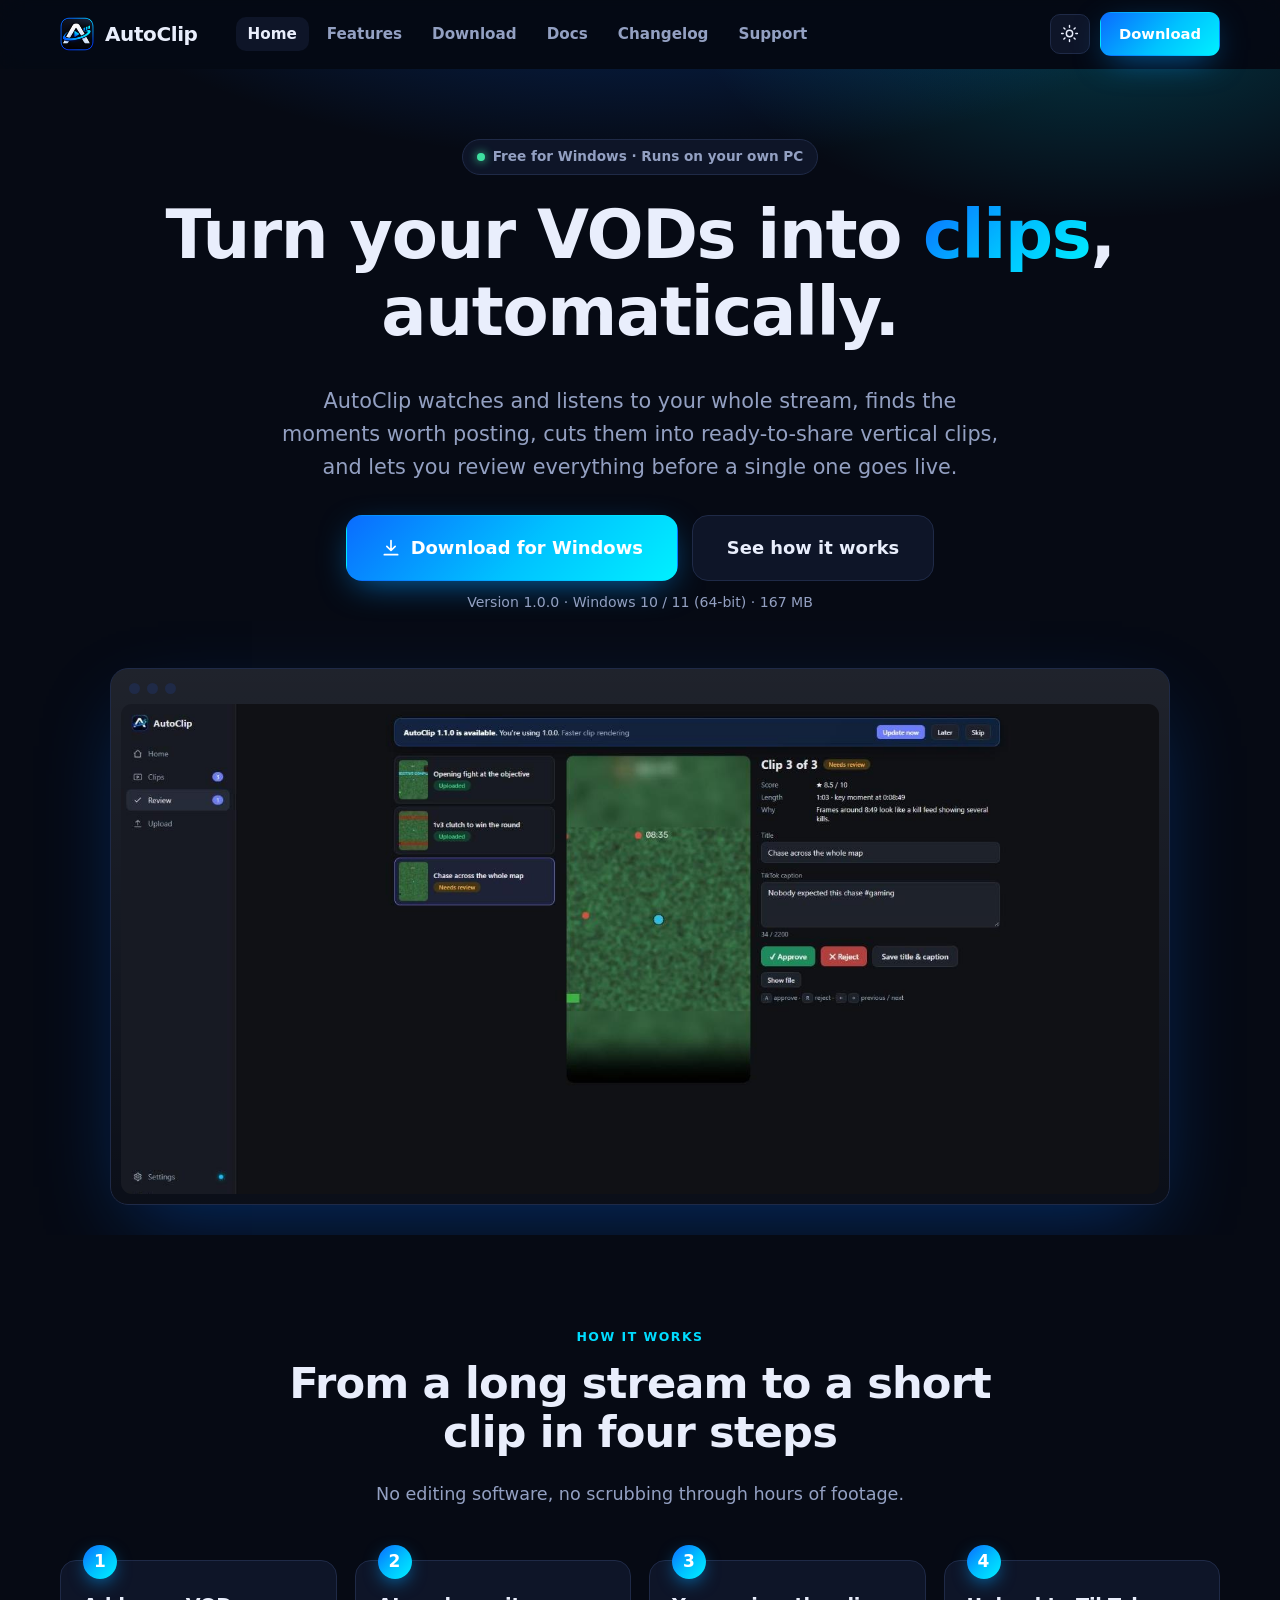
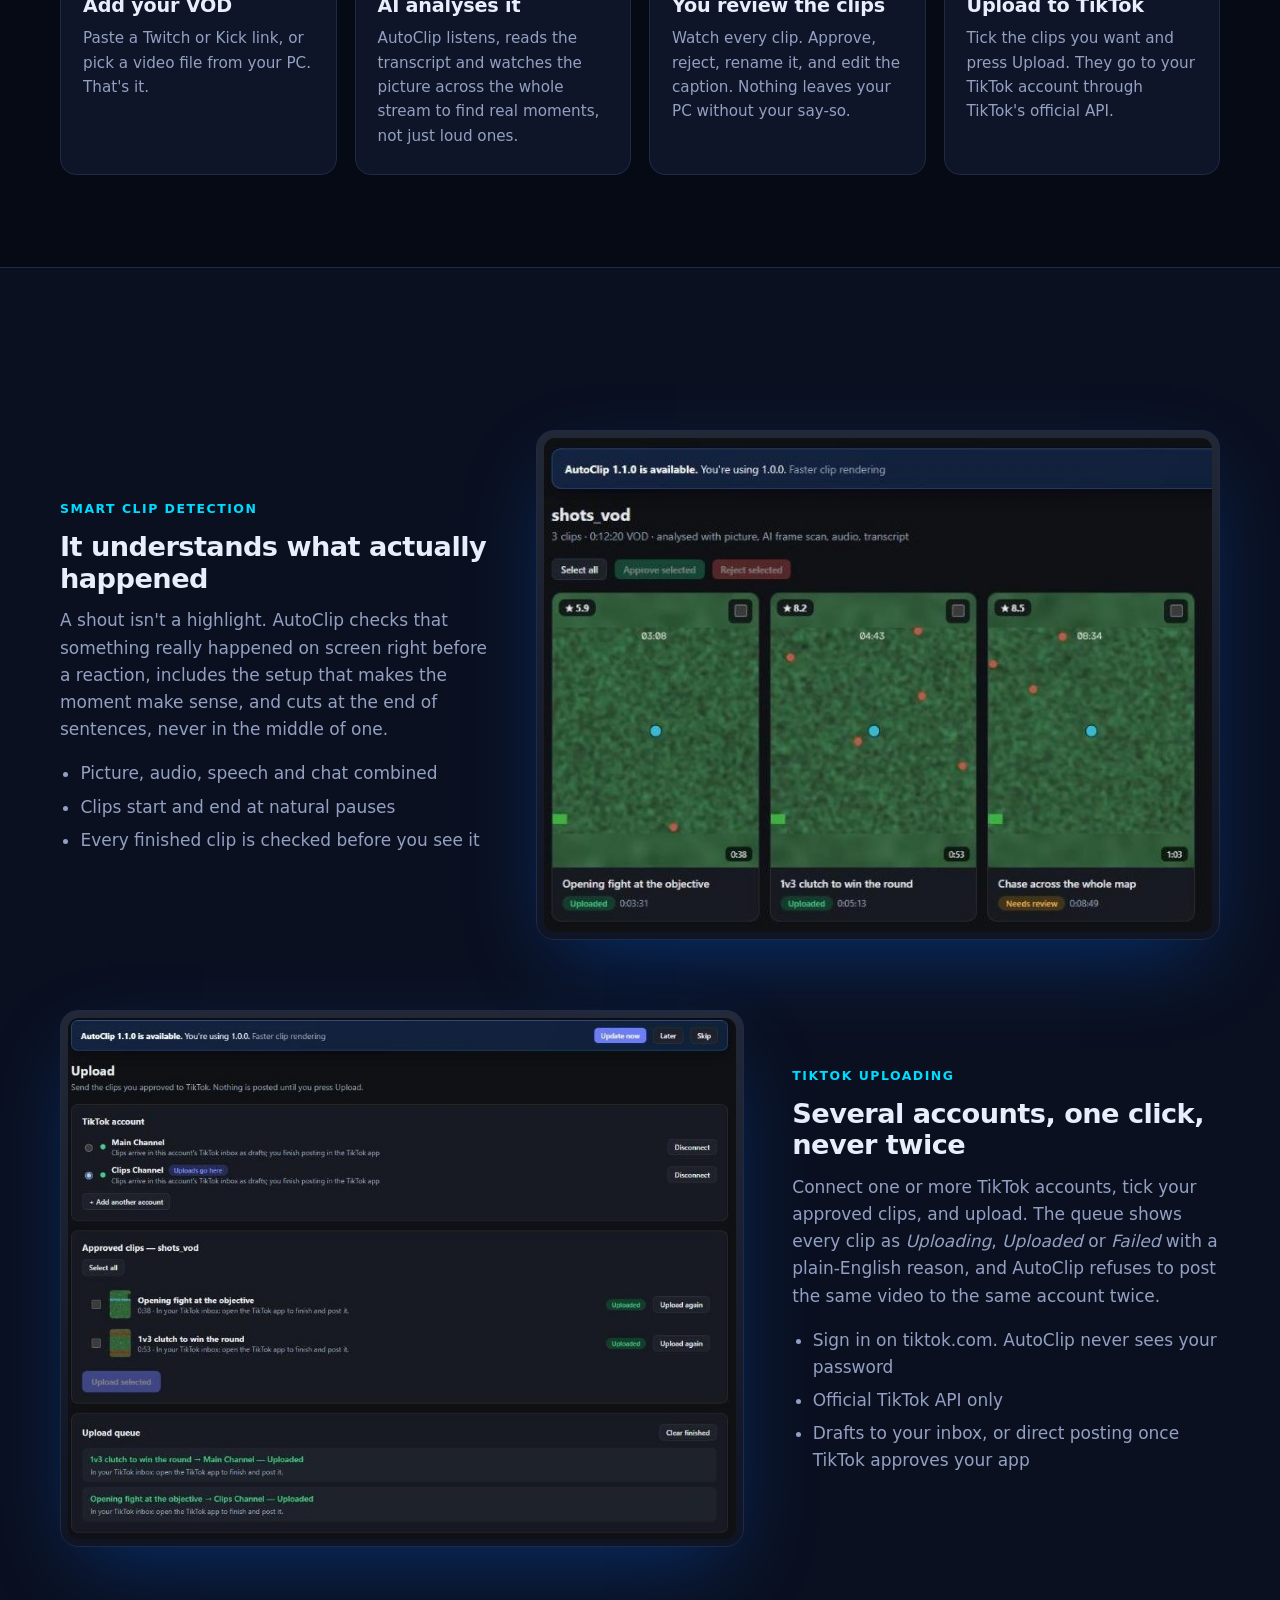
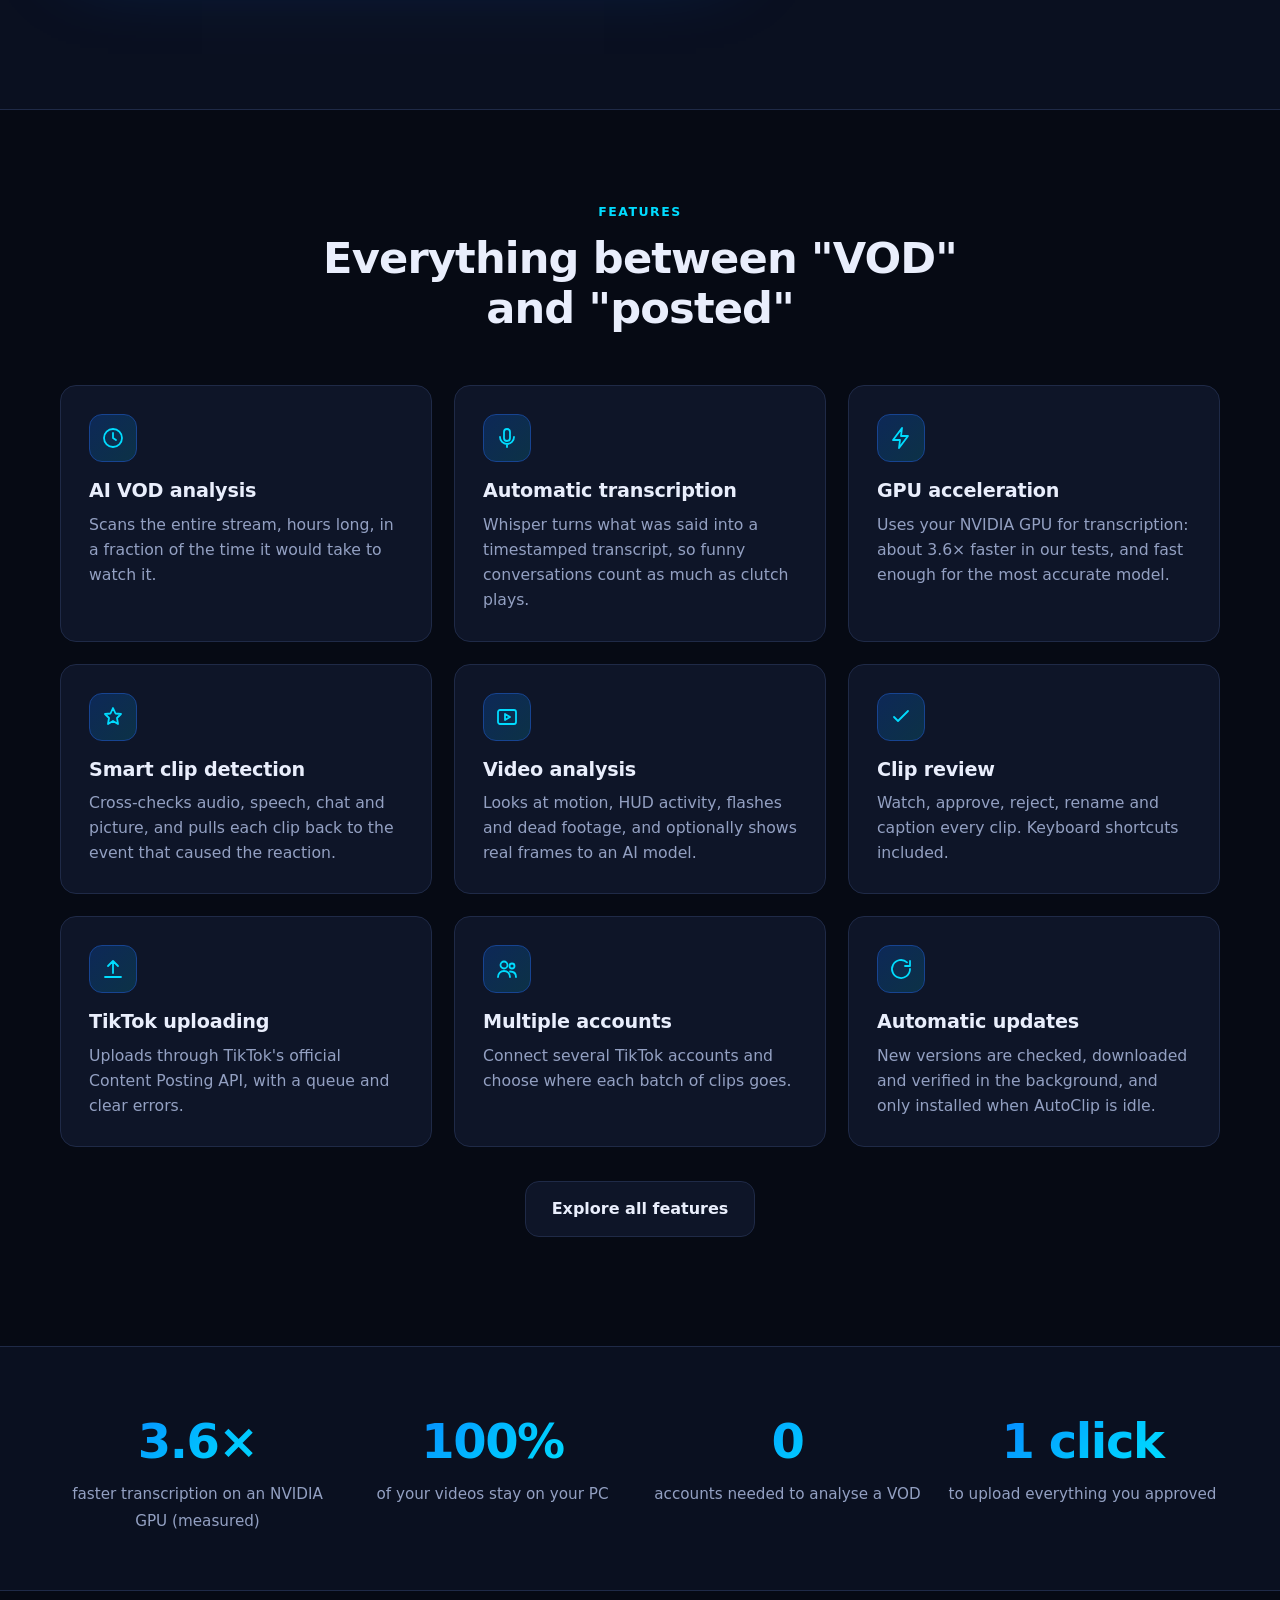
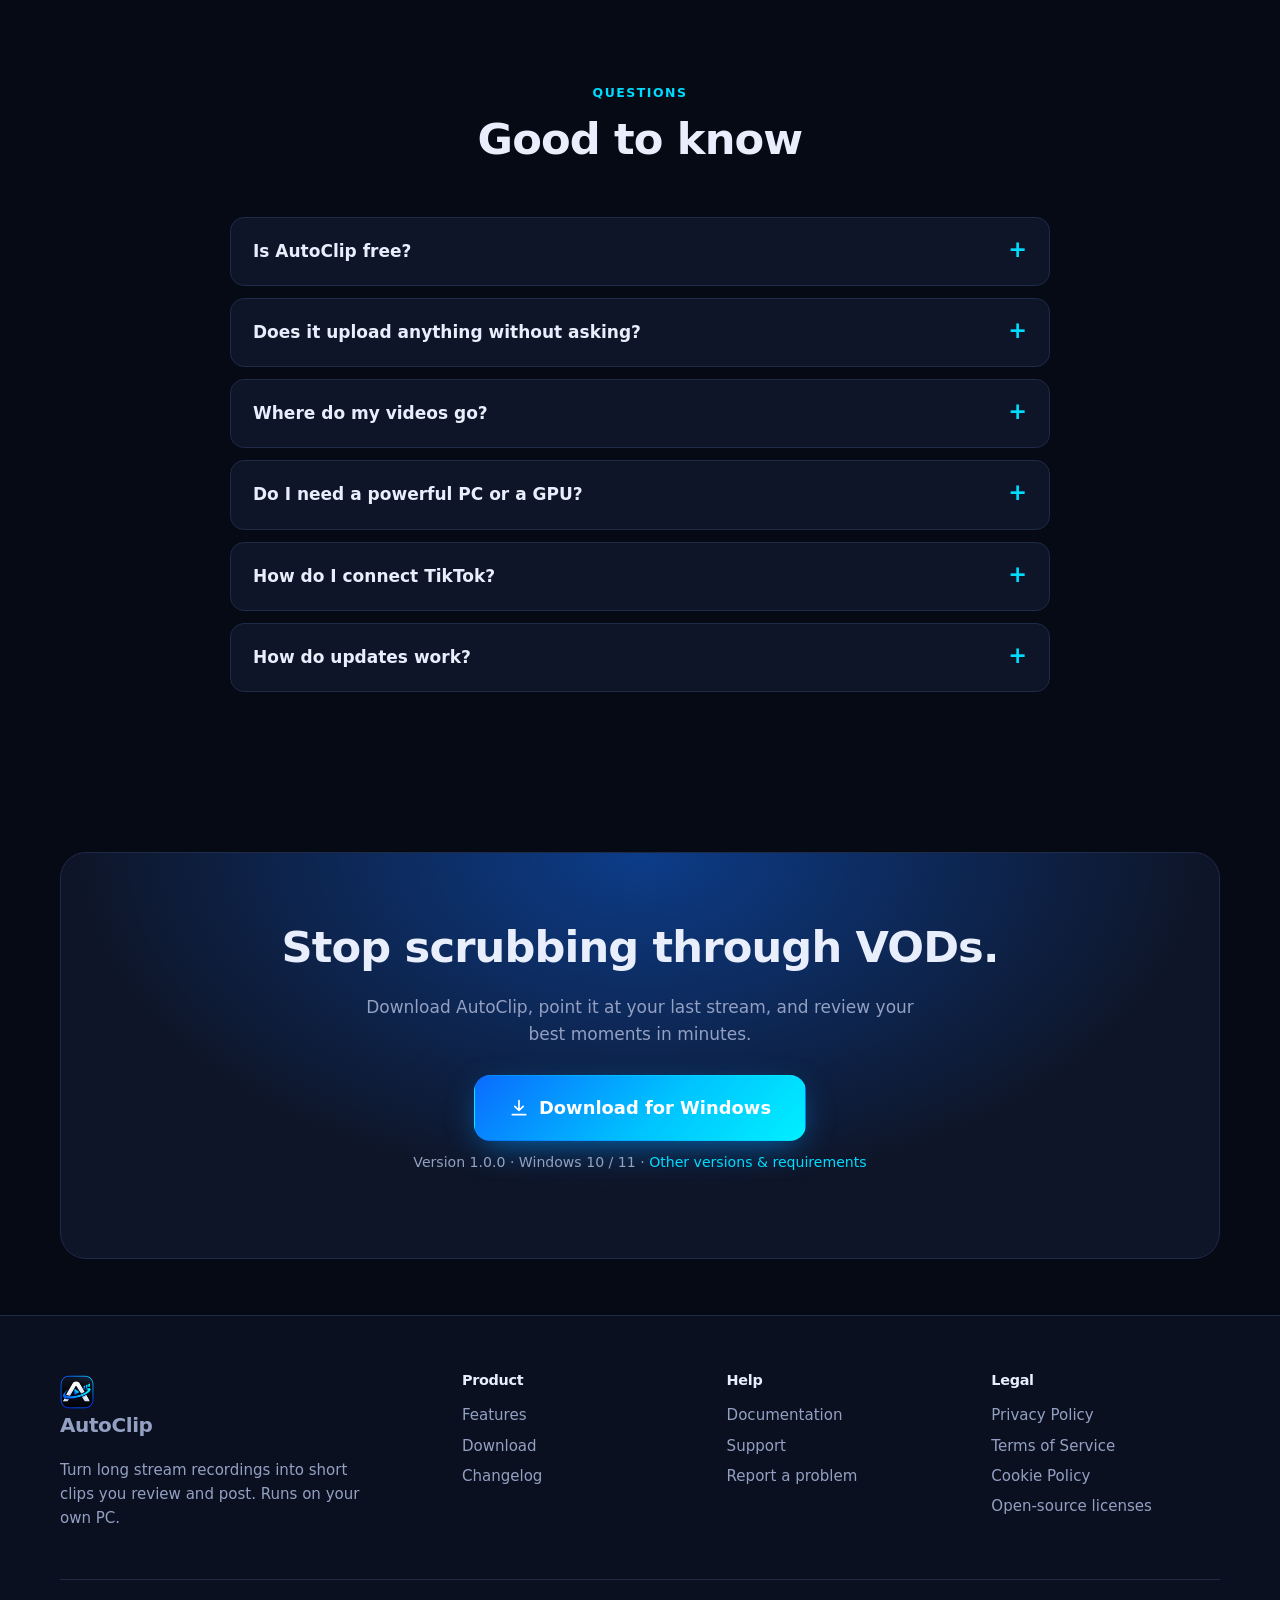
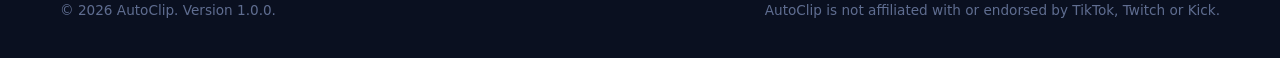
==== index.html @ 73870e5d "Release website update 2026-10-05" ====
<!doctype html>
<html lang="en" data-base="">
<head>
  <meta charset="utf-8">
  <meta name="viewport" content="width=device-width, initial-scale=1">
  <title>AutoClip - Turn your VODs into clips, automatically</title>
  <meta name="description" content="AutoClip is a Windows app that finds the best moments in your stream VODs, cuts them into vertical clips, lets you review everything, and uploads the ones you approve to TikTok.">
  <meta name="theme-color" content="#060a14">
  <link rel="canonical" href="https://saberapexyt-commits.github.io/autoclip-app/">
  <link rel="icon" type="image/png" sizes="32x32" href="assets/img/icon-32.png">
  <link rel="apple-touch-icon" href="assets/img/icon-180.png">
  <meta property="og:type" content="website">
  <meta property="og:site_name" content="AutoClip">
  <meta property="og:title" content="AutoClip - Turn your VODs into clips, automatically">
  <meta property="og:description" content="AutoClip is a Windows app that finds the best moments in your stream VODs, cuts them into vertical clips, lets you review everything, and uploads the ones you approve to TikTok.">
  <meta property="og:url" content="https://saberapexyt-commits.github.io/autoclip-app/">
  <meta property="og:image" content="https://saberapexyt-commits.github.io/autoclip-app/assets/img/og.png">
  <meta name="twitter:card" content="summary_large_image">
  <link rel="stylesheet" href="assets/css/site.css">
  <script>try{var t=localStorage.getItem("autoclip-theme");if(t)document.documentElement.setAttribute("data-theme",t)}catch(e){}</script>
</head>
<body class="">
<a class="sr" href="#main">Skip to content</a>
<header class="site">
  <div class="wrap nav">
    <a class="brand" href="index.html"><img src="assets/img/icon-64.png" alt="" width="34" height="34">AutoClip</a>
    <ul id="navlinks">
      <li><a href="index.html" class="active" aria-current="page">Home</a></li>
      <li><a href="features.html">Features</a></li>
      <li><a href="download.html">Download</a></li>
      <li><a href="docs.html">Docs</a></li>
      <li><a href="changelog.html">Changelog</a></li>
      <li><a href="support.html">Support</a></li>
    </ul>
    <div class="right">
      <button class="iconbtn" id="themeBtn" aria-label="Switch light / dark theme" title="Light / dark"><svg viewBox="0 0 24 24"><circle cx="12" cy="12" r="4"/><path d="M12 2v2m0 16v2M4.9 4.9l1.4 1.4m11.4 11.4l1.4 1.4M2 12h2m16 0h2M4.9 19.1l1.4-1.4m11.4-11.4l1.4-1.4"/></svg></button>
      <a class="btn small" href="download.html">Download</a>
      <button class="iconbtn" id="menuBtn" aria-label="Menu" aria-expanded="false" aria-controls="navlinks"><svg viewBox="0 0 24 24"><path d="M4 7h16M4 12h16M4 17h16"/></svg></button>
    </div>
  </div>
</header>
<main id="main">
<section class="hero">
  <div class="wrap">
    <div class="pill reveal"><i></i> Free for Windows &middot; Runs on your own PC</div>
    <h1 class="reveal">Turn your VODs into <span class="gradtext">clips</span>,<br>automatically.</h1>
    <p class="lead reveal">AutoClip watches and listens to your whole stream, finds the moments worth posting, cuts them into ready-to-share vertical clips, and lets you review everything before a single one goes live.</p>
    <div class="cta reveal">
      <a class="btn big" data-fill="href" href="https://github.com/saberapexyt-commits/autoclip-app/releases/download/v1.0.0/AutoClip-Setup-1.0.0.exe"><svg viewBox="0 0 24 24"><path d="M12 3v12m0 0l-5-5m5 5l5-5M4 20h16"/></svg>Download for Windows</a>
      <a class="btn big ghost" href="#how">See how it works</a>
    </div>
    <p class="sub reveal">Version <span data-fill="version">1.0.0</span> &middot; Windows 10 / 11 (64-bit) &middot; <span data-fill="size">167 MB</span></p>
    <div class="shot reveal">
      <div class="bar"><i></i><i></i><i></i></div>
      <img src="assets/img/shot-review.jpg" alt="AutoClip's Review screen: a vertical clip playing next to its score, title and caption, with Approve and Reject buttons" width="1568" height="740">
    </div>
  </div>
</section>

<section id="how">
  <div class="wrap">
    <div class="sechead reveal"><div class="kicker">How it works</div><h2>From a long stream to a short clip in four steps</h2>
      <p>No editing software, no scrubbing through hours of footage.</p></div>
    <div class="steps">
      <div class="step reveal"><h3>Add your VOD</h3><p>Paste a Twitch or Kick link, or pick a video file from your PC. That's it.</p></div>
      <div class="step reveal"><h3>AI analyses it</h3><p>AutoClip listens, reads the transcript and watches the picture across the whole stream to find real moments, not just loud ones.</p></div>
      <div class="step reveal"><h3>You review the clips</h3><p>Watch every clip. Approve, reject, rename it, and edit the caption. Nothing leaves your PC without your say-so.</p></div>
      <div class="step reveal"><h3>Upload to TikTok</h3><p>Tick the clips you want and press Upload. They go to your TikTok account through TikTok's official API.</p></div>
    </div>
  </div>
</section>

<section class="alt">
  <div class="wrap">
    <div class="row">
      <div class="txt reveal"><div class="kicker">Smart clip detection</div><h3>It understands what actually happened</h3>
        <p>A shout isn't a highlight. AutoClip checks that something really happened on screen right before a reaction, includes the setup that makes the moment make sense, and cuts at the end of sentences, never in the middle of one.</p>
        <ul><li>Picture, audio, speech and chat combined</li><li>Clips start and end at natural pauses</li><li>Every finished clip is checked before you see it</li></ul></div>
      <div class="shot reveal"><img src="assets/img/shot-clips-crop.jpg" alt="The Clips screen: a grid of generated clips with previews, scores and status" loading="lazy" width="710" height="525"></div>
    </div>
    <div class="row flip">
      <div class="shot reveal"><img src="assets/img/shot-upload-crop.jpg" alt="The Upload screen: two connected TikTok accounts and an upload queue showing uploaded clips" loading="lazy" width="930" height="725"></div>
      <div class="txt reveal"><div class="kicker">TikTok uploading</div><h3>Several accounts, one click, never twice</h3>
        <p>Connect one or more TikTok accounts, tick your approved clips, and upload. The queue shows every clip as <i>Uploading</i>, <i>Uploaded</i> or <i>Failed</i> with a plain-English reason, and AutoClip refuses to post the same video to the same account twice.</p>
        <ul><li>Sign in on tiktok.com. AutoClip never sees your password</li><li>Official TikTok API only</li><li>Drafts to your inbox, or direct posting once TikTok approves your app</li></ul></div>
    </div>
  </div>
</section>

<section>
  <div class="wrap">
    <div class="sechead reveal"><div class="kicker">Features</div><h2>Everything between "VOD" and "posted"</h2></div>
    <div class="grid g3">
      <div class="card reveal"><div class="ico"><svg viewBox="0 0 24 24"><circle cx="12" cy="12" r="9"/><path d="M12 7v5l3 2"/></svg></div><h3>AI VOD analysis</h3><p>Scans the entire stream, hours long, in a fraction of the time it would take to watch it.</p></div>
      <div class="card reveal"><div class="ico"><svg viewBox="0 0 24 24"><rect x="9" y="3" width="6" height="12" rx="3"/><path d="M5 11a7 7 0 0014 0M12 18v3"/></svg></div><h3>Automatic transcription</h3><p>Whisper turns what was said into a timestamped transcript, so funny conversations count as much as clutch plays.</p></div>
      <div class="card reveal"><div class="ico"><svg viewBox="0 0 24 24"><path d="M13 2L4 14h7l-1 8 9-12h-7z"/></svg></div><h3>GPU acceleration</h3><p>Uses your NVIDIA GPU for transcription: about 3.6× faster in our tests, and fast enough for the most accurate model.</p></div>
      <div class="card reveal"><div class="ico"><svg viewBox="0 0 24 24"><path d="M12 3l2.5 5.5L20 9l-4 4 1 6-5-3-5 3 1-6-4-4 5.5-.5z"/></svg></div><h3>Smart clip detection</h3><p>Cross-checks audio, speech, chat and picture, and pulls each clip back to the event that caused the reaction.</p></div>
      <div class="card reveal"><div class="ico"><svg viewBox="0 0 24 24"><rect x="3" y="5" width="18" height="14" rx="2"/><path d="M10 9l5 3-5 3z"/></svg></div><h3>Video analysis</h3><p>Looks at motion, HUD activity, flashes and dead footage, and optionally shows real frames to an AI model.</p></div>
      <div class="card reveal"><div class="ico"><svg viewBox="0 0 24 24"><path d="M5 12l4 4 10-10"/></svg></div><h3>Clip review</h3><p>Watch, approve, reject, rename and caption every clip. Keyboard shortcuts included.</p></div>
      <div class="card reveal"><div class="ico"><svg viewBox="0 0 24 24"><path d="M12 16V4M7 9l5-5 5 5M4 20h16"/></svg></div><h3>TikTok uploading</h3><p>Uploads through TikTok's official Content Posting API, with a queue and clear errors.</p></div>
      <div class="card reveal"><div class="ico"><svg viewBox="0 0 24 24"><circle cx="9" cy="8" r="3.5"/><circle cx="17" cy="9" r="2.5"/><path d="M3 20c0-3.5 2.7-6 6-6s6 2.5 6 6M15 14.5c3 0 6 1.5 6 5.5"/></svg></div><h3>Multiple accounts</h3><p>Connect several TikTok accounts and choose where each batch of clips goes.</p></div>
      <div class="card reveal"><div class="ico"><svg viewBox="0 0 24 24"><path d="M21 12a9 9 0 11-3-6.7M21 4v5h-5"/></svg></div><h3>Automatic updates</h3><p>New versions are checked, downloaded and verified in the background, and only installed when AutoClip is idle.</p></div>
    </div>
    <p class="center reveal" style="margin-top:34px"><a class="btn ghost" href="features.html">Explore all features</a></p>
  </div>
</section>

<section class="alt tight">
  <div class="wrap">
    <div class="stats">
      <div class="stat reveal"><b>3.6×</b><span>faster transcription on an NVIDIA GPU (measured)</span></div>
      <div class="stat reveal"><b>100%</b><span>of your videos stay on your PC</span></div>
      <div class="stat reveal"><b>0</b><span>accounts needed to analyse a VOD</span></div>
      <div class="stat reveal"><b>1&nbsp;click</b><span>to upload everything you approved</span></div>
    </div>
  </div>
</section>

<section>
  <div class="wrap" style="max-width:820px">
    <div class="sechead reveal"><div class="kicker">Questions</div><h2>Good to know</h2></div>
    <details class="faq reveal"><summary>Is AutoClip free?</summary><p>Yes. AutoClip itself is free to download and use. Optional extras you choose to add (a Claude API key for AI frame review, for example) are billed by those providers, never by us.</p></details>
    <details class="faq reveal"><summary>Does it upload anything without asking?</summary><p>No. Clips are only uploaded after you approve them and press Upload. You can review, rename and caption every clip first.</p></details>
    <details class="faq reveal"><summary>Where do my videos go?</summary><p>Nowhere. Analysis runs on your PC. If you add an optional Claude API key, a few still frames and transcript excerpts of candidate clips are sent to Anthropic for review, and nothing else leaves your computer. See the <a href="privacy.html">Privacy Policy</a>.</p></details>
    <details class="faq reveal"><summary>Do I need a powerful PC or a GPU?</summary><p>No. AutoClip works on any modern Windows 10/11 PC. An NVIDIA GPU makes transcription several times faster and is a one-click optional setup.</p></details>
    <details class="faq reveal"><summary>How do I connect TikTok?</summary><p>AutoClip uses TikTok's official API, which needs a free TikTok developer app. The <a href="docs.html#tiktok">documentation</a> walks through it step by step, and each person connects their own account on tiktok.com.</p></details>
    <details class="faq reveal"><summary>How do updates work?</summary><p>AutoClip checks for new versions in the background, downloads and verifies them, and asks you before installing. It never updates while it's busy with a VOD, and your settings, accounts and clips are kept.</p></details>
  </div>
</section>

<section class="tight">
  <div class="wrap">
    <div class="cta-band reveal">
      <h2>Stop scrubbing through VODs.</h2>
      <p class="muted" style="max-width:560px;margin:0 auto 26px">Download AutoClip, point it at your last stream, and review your best moments in minutes.</p>
      <div class="cta"><a class="btn big" data-fill="href" href="https://github.com/saberapexyt-commits/autoclip-app/releases/download/v1.0.0/AutoClip-Setup-1.0.0.exe"><svg viewBox="0 0 24 24"><path d="M12 3v12m0 0l-5-5m5 5l5-5M4 20h16"/></svg>Download for Windows</a></div>
      <p class="sub">Version <span data-fill="version">1.0.0</span> &middot; Windows 10 / 11 &middot; <a href="download.html">Other versions &amp; requirements</a></p>
    </div>
  </div>
</section>

</main>
<footer class="site">
  <div class="wrap">
    <div class="fgrid">
      <div>
        <a class="brand" href="index.html"><img src="assets/img/icon-64.png" alt="" width="34" height="34">AutoClip</a>
        <p style="margin-top:14px;max-width:320px">Turn long stream recordings into short clips you review and post. Runs on your own PC.</p>
      </div>
      <div><h4>Product</h4><a href="features.html">Features</a><a href="download.html">Download</a><a href="changelog.html">Changelog</a></div>
      <div><h4>Help</h4><a href="docs.html">Documentation</a><a href="support.html">Support</a><a href="https://github.com/saberapexyt-commits/autoclip-app/issues">Report a problem</a></div>
      <div><h4>Legal</h4><a href="privacy.html">Privacy Policy</a><a href="terms.html">Terms of Service</a><a href="cookies.html">Cookie Policy</a><a href="licenses.html">Open-source licenses</a></div>
    </div>
    <div class="fine"><span>© 2026 AutoClip. Version 1.0.0.</span><span>AutoClip is not affiliated with or endorsed by TikTok, Twitch or Kick.</span></div>
  </div>
</footer>
<script src="assets/js/site.js" defer></script>
</body>
</html>
---- assets/css/site.css ----
/* AutoClip website - one stylesheet, no framework, no external fonts or requests. */
:root {
  --bg: #060a14; --bg2: #0a1020; --panel: #0e1528; --panel2: #131c34; --line: #1f2a47; --text: #e9eefc; --muted: #93a0c2; --faint: #5f6d90;
  --blue: #0a6cff; --cyan: #00dcff; --grad: linear-gradient(135deg, #0a6cff 0%, #00c2ff 55%, #00f0ff 100%);
  --ok: #3ee0a0; --warn: #ffbf47; --radius: 16px; --shadow: 0 30px 80px -20px rgba(0, 110, 255, .35);
  --maxw: 1160px;
  font-family: "Segoe UI Variable Display", "Segoe UI", system-ui, -apple-system, "Helvetica Neue", Arial, sans-serif;
  color-scheme: dark;
}
:root[data-theme="light"] {
  --bg: #f6f8fd; --bg2: #eef2fb; --panel: #ffffff; --panel2: #f1f5fd; --line: #dbe3f4; --text: #0d1630; --muted: #51607f; --faint: #8a97b5;
  --shadow: 0 30px 70px -25px rgba(10, 80, 200, .28); color-scheme: light;
}
* { box-sizing: border-box; }
html { scroll-behavior: smooth; scroll-padding-top: 84px; }
body { margin: 0; background: var(--bg); color: var(--text); font-size: 17px; line-height: 1.6; -webkit-font-smoothing: antialiased; }
img, svg { max-width: 100%; height: auto; display: block; }
a { color: var(--cyan); text-decoration: none; } a:hover { text-decoration: underline; }
:root[data-theme="light"] a { color: #0a58d6; }
h1, h2, h3, h4 { line-height: 1.15; margin: 0 0 .5em; letter-spacing: -.02em; }
h1 { font-size: clamp(2.4rem, 5.6vw, 4.2rem); font-weight: 800; }
h2 { font-size: clamp(1.8rem, 3.6vw, 2.7rem); font-weight: 750; }
h3 { font-size: 1.2rem; font-weight: 650; letter-spacing: -.01em; }
p { margin: 0 0 1em; }
.wrap { width: min(100% - 40px, var(--maxw)); margin: 0 auto; }
.muted { color: var(--muted); } .faint { color: var(--faint); } .center { text-align: center; }
.gradtext { background: var(--grad); -webkit-background-clip: text; background-clip: text; color: transparent; }
.sr { position: absolute; left: -9999px; }
:focus-visible { outline: 2px solid var(--cyan); outline-offset: 3px; border-radius: 6px; }

/* header */
header.site { position: sticky; top: 0; z-index: 50; background: color-mix(in srgb, var(--bg) 82%, transparent); backdrop-filter: blur(14px) saturate(1.4);
  border-bottom: 1px solid transparent; transition: border-color .2s; }
header.site.scrolled { border-color: var(--line); }
.nav { display: flex; align-items: center; gap: 28px; height: 68px; }
.brand { display: flex; align-items: center; gap: 11px; font-weight: 800; font-size: 1.25rem; color: var(--text); letter-spacing: -.02em; }
.brand:hover { text-decoration: none; } .brand img { width: 34px; height: 34px; }
.nav ul { display: flex; gap: 6px; list-style: none; margin: 0 0 0 10px; padding: 0; }
.nav ul a { color: var(--muted); font-size: .95rem; font-weight: 550; padding: 8px 12px; border-radius: 10px; }
.nav ul a:hover, .nav ul a.active { color: var(--text); background: var(--panel); text-decoration: none; }
.nav .right { margin-left: auto; display: flex; align-items: center; gap: 10px; }
.iconbtn { width: 40px; height: 40px; display: inline-grid; place-items: center; border-radius: 10px; border: 1px solid var(--line); background: var(--panel); color: var(--text); cursor: pointer; }
.iconbtn:hover { border-color: var(--blue); } .iconbtn svg { width: 19px; height: 19px; stroke: currentColor; fill: none; stroke-width: 1.8; stroke-linecap: round; stroke-linejoin: round; }
#menuBtn { display: none; }
@media (max-width: 880px) {
  #menuBtn { display: inline-grid; }
  .nav ul { position: absolute; left: 0; right: 0; top: 68px; flex-direction: column; background: var(--bg); border-bottom: 1px solid var(--line); padding: 10px 20px 18px; margin: 0; display: none; }
  .nav ul.open { display: flex; } .nav ul a { padding: 12px 10px; font-size: 1.05rem; }
  .nav .right .btn.small { display: none; }
}

/* buttons */
.btn { display: inline-flex; align-items: center; justify-content: center; gap: 10px; padding: 14px 26px; border-radius: 14px; font-weight: 700; font-size: 1rem; border: 1px solid transparent;
  cursor: pointer; transition: transform .15s, box-shadow .2s, background .2s, border-color .2s; color: #fff; background: var(--grad); box-shadow: 0 10px 34px -10px rgba(0, 150, 255, .7); }
.btn:hover { transform: translateY(-2px); box-shadow: 0 16px 40px -10px rgba(0, 170, 255, .85); text-decoration: none; }
.btn.ghost { background: var(--panel); color: var(--text); border-color: var(--line); box-shadow: none; }
.btn.ghost:hover { border-color: var(--blue); box-shadow: none; }
.btn.small { padding: 9px 18px; font-size: .92rem; border-radius: 11px; }
.btn.big { padding: 18px 34px; font-size: 1.12rem; border-radius: 16px; }
.btn svg { width: 20px; height: 20px; stroke: currentColor; fill: none; stroke-width: 2; stroke-linecap: round; stroke-linejoin: round; }
.btn[aria-disabled="true"] { opacity: .55; pointer-events: none; }
.sub { color: var(--muted); font-size: .88rem; margin-top: 10px; }

/* hero */
.hero { position: relative; padding: 70px 0 30px; overflow: hidden; text-align: center; }
.hero::before { content: ""; position: absolute; inset: -200px -10% auto -10%; height: 760px; z-index: -1;
  background: radial-gradient(60% 55% at 50% 0%, rgba(10, 108, 255, .42), transparent 70%), radial-gradient(38% 40% at 80% 18%, rgba(0, 224, 255, .22), transparent 70%); }
.pill { display: inline-flex; align-items: center; gap: 8px; padding: 6px 14px; border-radius: 99px; border: 1px solid var(--line); background: var(--panel); color: var(--muted); font-size: .85rem; font-weight: 600; margin-bottom: 22px; }
.pill i { width: 8px; height: 8px; border-radius: 50%; background: var(--ok); box-shadow: 0 0 10px var(--ok); }
.hero p.lead { font-size: clamp(1.05rem, 2vw, 1.3rem); color: var(--muted); max-width: 720px; margin: 0 auto 30px; }
.cta { display: flex; gap: 14px; justify-content: center; flex-wrap: wrap; }
.shot { position: relative; margin: 54px auto 0; max-width: 1060px; border-radius: 18px; padding: 10px; background: linear-gradient(180deg, rgba(255,255,255,.1), rgba(255,255,255,.02));
  border: 1px solid var(--line); box-shadow: var(--shadow); }
.shot img { border-radius: 11px; width: 100%; height: auto; display: block; }
.shot .bar { display: flex; gap: 7px; padding: 4px 8px 10px; } .shot .bar i { width: 11px; height: 11px; border-radius: 50%; background: var(--line); }

/* sections */
section { padding: 92px 0; } section.tight { padding: 56px 0; }
section.alt { background: var(--bg2); border-block: 1px solid var(--line); }
.kicker { color: var(--cyan); font-weight: 700; letter-spacing: .12em; text-transform: uppercase; font-size: .78rem; margin-bottom: 12px; }
:root[data-theme="light"] .kicker { color: #0a58d6; }
.sechead { max-width: 720px; margin: 0 auto 52px; text-align: center; } .sechead p { color: var(--muted); font-size: 1.1rem; }
.grid { display: grid; gap: 22px; } .g3 { grid-template-columns: repeat(3, 1fr); } .g2 { grid-template-columns: repeat(2, 1fr); } .g4 { grid-template-columns: repeat(4, 1fr); }
@media (max-width: 960px) { .g3, .g4 { grid-template-columns: repeat(2, 1fr); } .g2 { grid-template-columns: 1fr; } }
@media (max-width: 620px) { .g3, .g4 { grid-template-columns: 1fr; } section { padding: 64px 0; } }
.card { background: var(--panel); border: 1px solid var(--line); border-radius: var(--radius); padding: 28px; transition: transform .2s, border-color .2s, box-shadow .2s; }
.card:hover { transform: translateY(-3px); border-color: color-mix(in srgb, var(--blue) 60%, var(--line)); box-shadow: 0 20px 50px -25px rgba(0, 120, 255, .5); }
.card p { color: var(--muted); margin: 0; font-size: .98rem; }
.ico { width: 48px; height: 48px; border-radius: 13px; background: linear-gradient(135deg, rgba(10,108,255,.22), rgba(0,224,255,.14)); border: 1px solid color-mix(in srgb, var(--blue) 40%, var(--line));
  display: grid; place-items: center; margin-bottom: 18px; }
.ico svg { width: 24px; height: 24px; stroke: var(--cyan); fill: none; stroke-width: 1.8; stroke-linecap: round; stroke-linejoin: round; }
:root[data-theme="light"] .ico svg { stroke: #0a58d6; }

/* workflow */
.steps { display: grid; grid-template-columns: repeat(4, 1fr); gap: 18px; counter-reset: s; position: relative; }
.step { position: relative; padding: 26px 22px; background: var(--panel); border: 1px solid var(--line); border-radius: var(--radius); }
.step::before { counter-increment: s; content: counter(s); position: absolute; top: -16px; left: 22px; width: 34px; height: 34px; border-radius: 50%; display: grid; place-items: center; font-weight: 800; color: #fff; background: var(--grad); box-shadow: 0 6px 18px -4px rgba(0,160,255,.7); }
.step h3 { margin-top: 8px; } .step p { margin: 0; color: var(--muted); font-size: .95rem; }
@media (max-width: 960px) { .steps { grid-template-columns: repeat(2, 1fr); gap: 30px 18px; } } @media (max-width: 560px) { .steps { grid-template-columns: 1fr; } }

/* feature rows */
.row { display: grid; grid-template-columns: minmax(0,1fr) minmax(0,1.6fr); gap: 48px; align-items: center; margin: 70px 0; }
.row.flip { grid-template-columns: minmax(0,1.6fr) minmax(0,1fr); } .row.flip .txt { order: 2; }
.row .txt h3 { font-size: 1.7rem; letter-spacing: -.02em; } .row .txt p { color: var(--muted); }
.row .txt ul { color: var(--muted); padding-left: 1.2em; margin: 0 0 1em; } .row .txt li { margin: .35em 0; }
.row .shot { margin: 0; padding: 7px; }
@media (max-width: 900px) { .row, .row.flip { grid-template-columns: 1fr; gap: 26px; margin: 48px 0; } .row.flip .txt { order: 0; } }
.stats { display: grid; grid-template-columns: repeat(4, 1fr); gap: 20px; text-align: center; }
.stat b { display: block; font-size: clamp(2rem, 4vw, 3rem); font-weight: 800; background: var(--grad); -webkit-background-clip: text; background-clip: text; color: transparent; letter-spacing: -.03em; }
.stat span { color: var(--muted); font-size: .95rem; } @media (max-width: 760px) { .stats { grid-template-columns: repeat(2, 1fr); } }
.cta-band { text-align: center; padding: 70px 30px; border-radius: 26px; background: radial-gradient(70% 120% at 50% 0%, rgba(10,108,255,.45), transparent 70%), var(--panel); border: 1px solid var(--line); }

/* faq */
details.faq { background: var(--panel); border: 1px solid var(--line); border-radius: 14px; padding: 4px 22px; margin-bottom: 12px; }
details.faq summary { cursor: pointer; font-weight: 650; padding: 16px 0; list-style: none; display: flex; justify-content: space-between; gap: 14px; }
details.faq summary::after { content: "+"; color: var(--cyan); font-size: 1.4rem; line-height: 1; } details.faq[open] summary::after { content: "−"; }
details.faq summary::-webkit-details-marker { display: none; } details.faq p { color: var(--muted); padding-bottom: 8px; }

/* download */
.dl { display: grid; grid-template-columns: 1.2fr 1fr; gap: 28px; align-items: stretch; }
@media (max-width: 900px) { .dl { grid-template-columns: 1fr; } }
.dlcard { padding: 38px; border-radius: 22px; background: radial-gradient(90% 100% at 0% 0%, rgba(10,108,255,.28), transparent 60%), var(--panel); border: 1px solid var(--line); box-shadow: var(--shadow); }
.dlcard .top { display: flex; align-items: center; gap: 20px; margin-bottom: 22px; } .dlcard .top img { width: 84px; height: 84px; }
.dlcard h2 { margin: 0; font-size: 2rem; } .meta { display: grid; grid-template-columns: repeat(2, 1fr); gap: 14px 24px; margin: 22px 0 26px; }
.meta div { border-left: 2px solid var(--line); padding-left: 14px; } .meta small { display: block; color: var(--faint); font-size: .78rem; text-transform: uppercase; letter-spacing: .08em; }
.meta b { font-size: 1.05rem; } code, .hash { font-family: "Cascadia Code", Consolas, monospace; font-size: .83rem; word-break: break-all; }
.hash { display: block; background: var(--bg2); border: 1px solid var(--line); border-radius: 10px; padding: 10px 12px; color: var(--muted); }
table.t { width: 100%; border-collapse: collapse; font-size: .95rem; } table.t th, table.t td { text-align: left; padding: 12px 10px; border-bottom: 1px solid var(--line); }
table.t th { color: var(--faint); font-size: .78rem; text-transform: uppercase; letter-spacing: .08em; }
.badge { display: inline-block; font-size: .72rem; font-weight: 700; padding: 2px 9px; border-radius: 99px; background: rgba(62,224,160,.14); color: var(--ok); border: 1px solid rgba(62,224,160,.35); margin-left: 8px; }
.badge.beta { background: rgba(255,191,71,.12); color: var(--warn); border-color: rgba(255,191,71,.35); }
.note { border: 1px solid var(--line); border-left: 3px solid var(--cyan); background: var(--panel); border-radius: 10px; padding: 14px 18px; color: var(--muted); font-size: .95rem; margin: 18px 0; }

/* docs / legal */
.doc { display: grid; grid-template-columns: 250px 1fr; gap: 48px; padding: 56px 0 90px; align-items: start; }
.doc nav.side { position: sticky; top: 90px; font-size: .94rem; max-height: calc(100vh - 110px); overflow: auto; } .doc nav.side b { display: block; color: var(--faint); font-size: .75rem; letter-spacing: .1em; text-transform: uppercase; margin: 16px 0 6px; }
.doc nav.side a { display: block; color: var(--muted); padding: 6px 12px; border-left: 2px solid var(--line); } .doc nav.side a:hover { color: var(--text); text-decoration: none; }
.doc nav.side a.on { color: var(--cyan); border-color: var(--cyan); }
.doc article { max-width: 760px; } .doc article h1 { font-size: clamp(2rem, 4vw, 2.8rem); } .doc article h2 { font-size: 1.75rem; margin-top: 2.2em; padding-top: .3em; }
.doc article h3 { margin-top: 1.6em; } .doc article li { margin: .4em 0; } .doc article ol { padding-left: 1.3em; } .doc article ul { padding-left: 1.2em; }
.doc article img { border-radius: 12px; border: 1px solid var(--line); margin: 16px 0 24px; } .doc article kbd { background: var(--panel2); border: 1px solid var(--line); border-radius: 6px; padding: 1px 7px; font-size: .85em; }
.doc article table { border-collapse: collapse; width: 100%; margin: 14px 0 24px; font-size: .95rem; } .doc article th, .doc article td { border-bottom: 1px solid var(--line); padding: 10px 8px; text-align: left; vertical-align: top; }
@media (max-width: 900px) { .doc { grid-template-columns: 1fr; gap: 10px; } .doc nav.side { position: static; max-height: none; display: flex; flex-wrap: wrap; gap: 6px; } .doc nav.side b { display: none; } .doc nav.side a { border: 1px solid var(--line); border-radius: 99px; } }
.rel { border: 1px solid var(--line); border-radius: 16px; padding: 24px 26px; margin-bottom: 18px; background: var(--panel); } .rel h3 { margin: 0 0 4px; } .rel ul { margin: 12px 0 0; padding-left: 1.2em; color: var(--muted); }

/* footer */
footer.site { border-top: 1px solid var(--line); padding: 56px 0 36px; background: var(--bg2); color: var(--muted); font-size: .94rem; }
.fgrid { display: grid; grid-template-columns: 1.6fr repeat(3, 1fr); gap: 36px; } @media (max-width: 800px) { .fgrid { grid-template-columns: 1fr 1fr; } }
footer.site h4 { color: var(--text); font-size: .9rem; margin-bottom: 12px; } footer.site a { color: var(--muted); display: block; padding: 3px 0; } footer.site a:hover { color: var(--text); text-decoration: none; }
.fine { border-top: 1px solid var(--line); margin-top: 34px; padding-top: 20px; display: flex; justify-content: space-between; gap: 16px; flex-wrap: wrap; font-size: .85rem; color: var(--faint); }

/* reveal on scroll (only when JS runs; respects reduced motion) */
.js .reveal { opacity: 0; transform: translateY(18px); transition: opacity .6s ease, transform .6s ease; } .js .reveal.in { opacity: 1; transform: none; }
@media (prefers-reduced-motion: reduce) { html { scroll-behavior: auto; } .js .reveal { opacity: 1; transform: none; transition: none; } .btn, .card { transition: none; } }

/* click a screenshot to see it full size */
.shot img { cursor: zoom-in; }
.lightbox { position: fixed; inset: 0; z-index: 200; display: none; align-items: center; justify-content: center; padding: 24px; background: rgba(4, 7, 16, .86); backdrop-filter: blur(6px); cursor: zoom-out; }
.lightbox.open { display: flex; }
.lightbox img { max-width: min(96vw, 1568px); max-height: 92vh; width: auto; height: auto; border-radius: 12px; box-shadow: 0 30px 90px rgba(0,0,0,.6); cursor: zoom-out; }
.lightbox button { position: absolute; top: 16px; right: 20px; width: 40px; height: 40px; border-radius: 50%; border: 1px solid var(--line); background: var(--panel); color: var(--text); font-size: 22px; line-height: 1; cursor: pointer; }
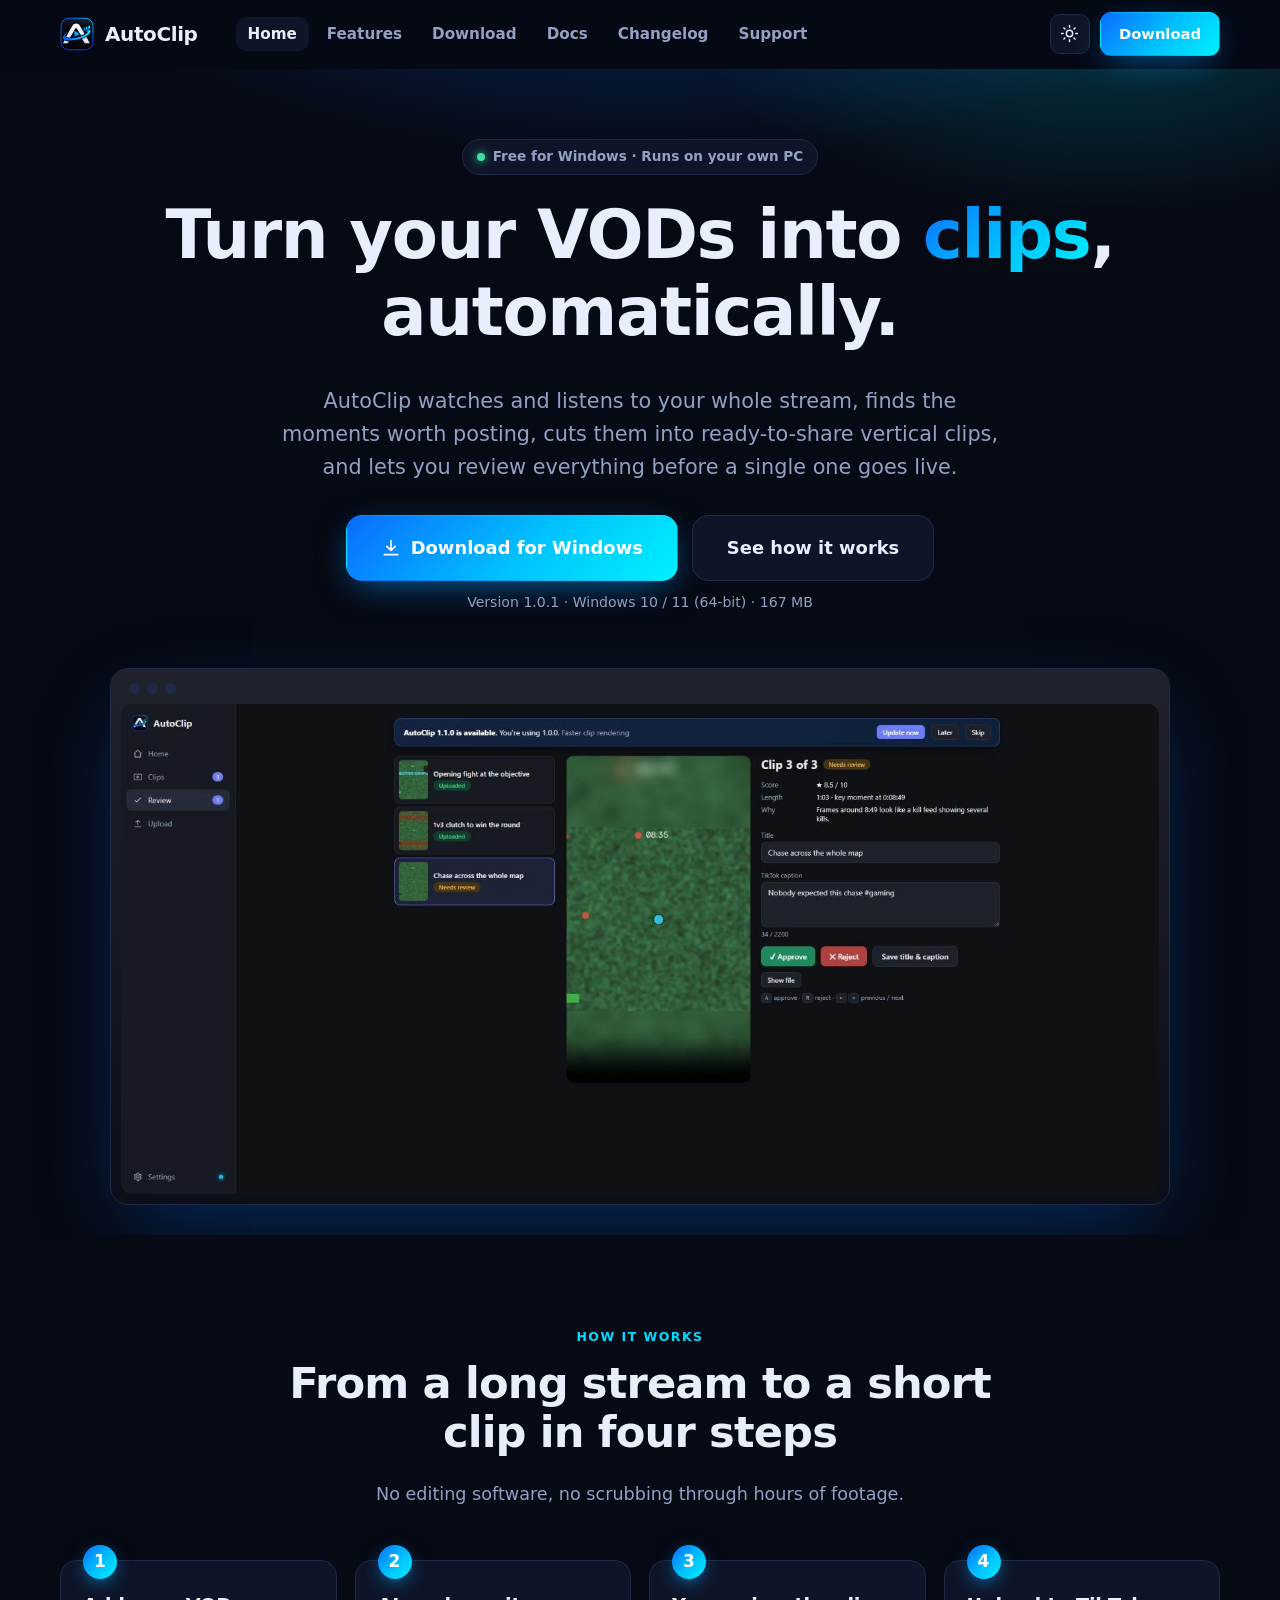
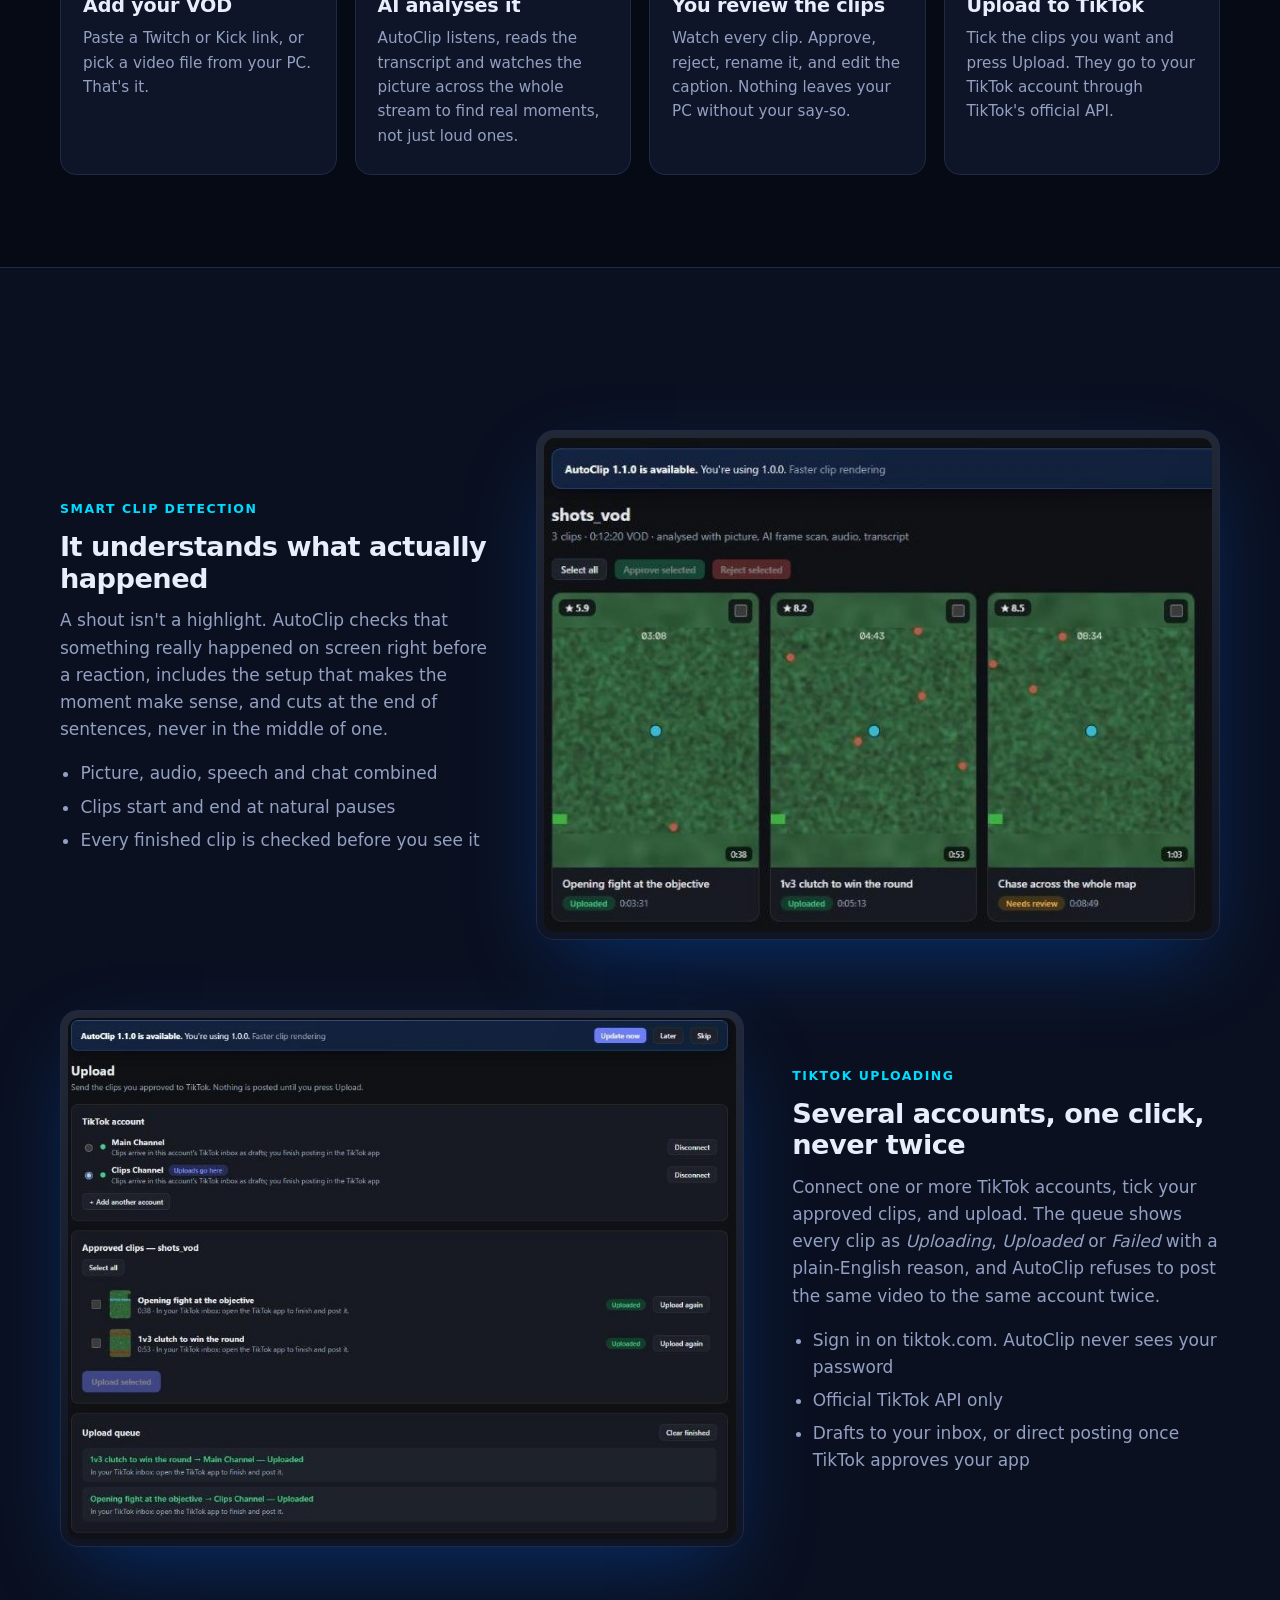
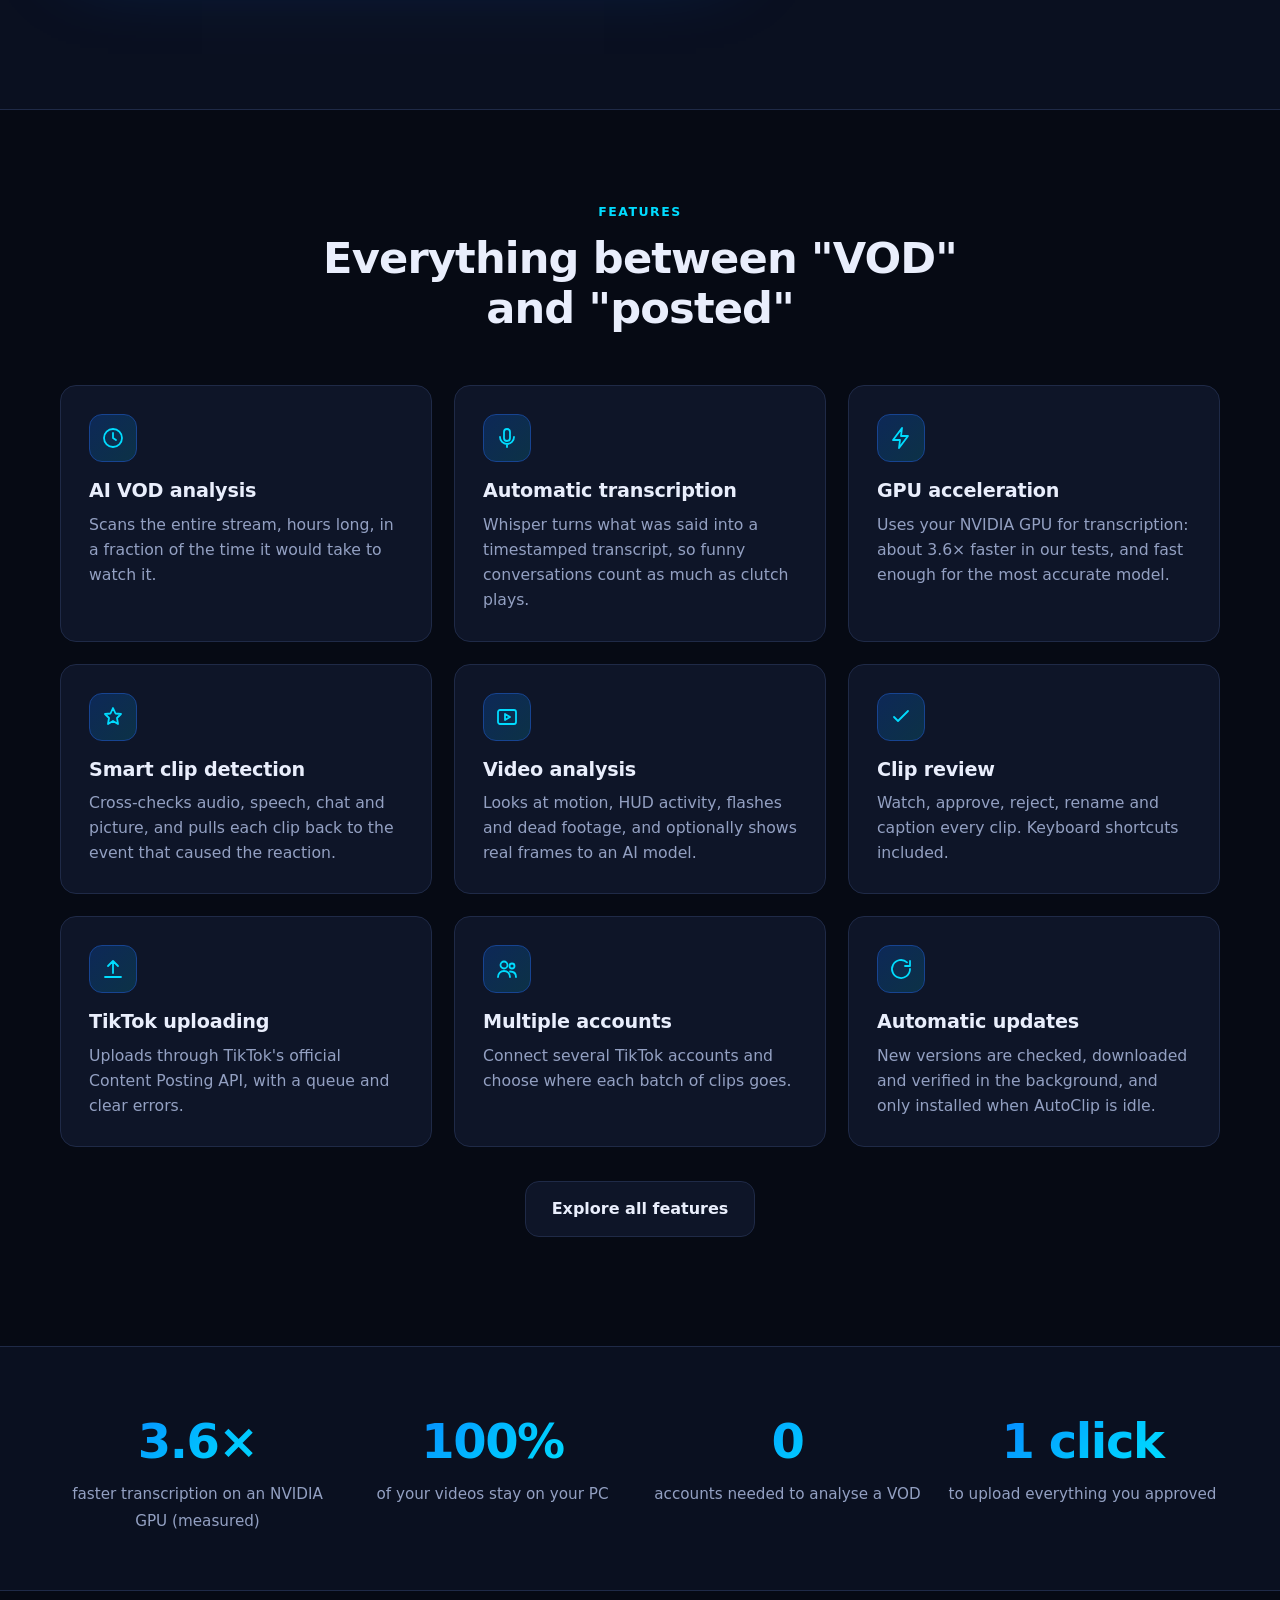
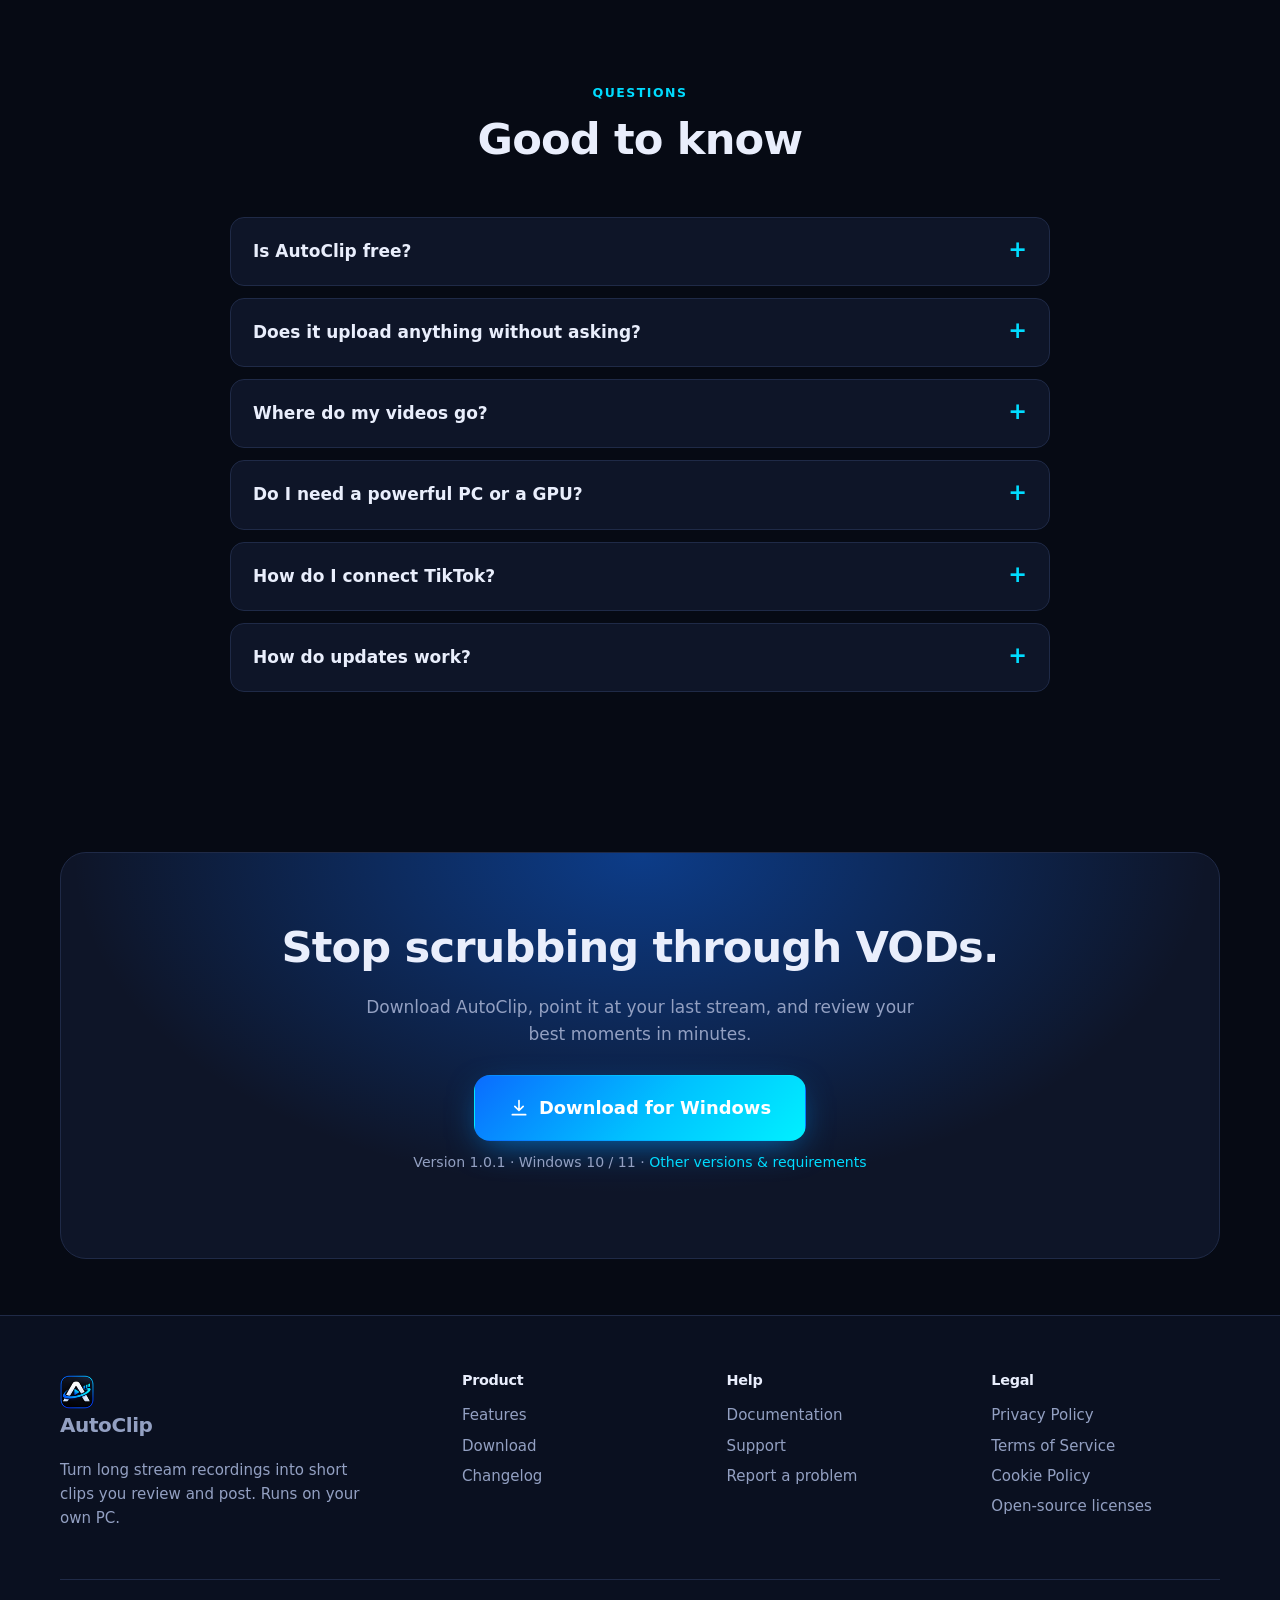
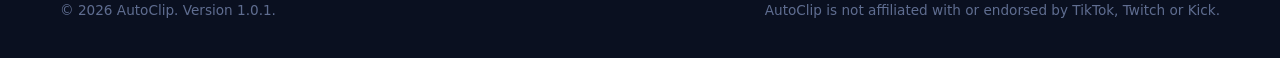
==== commit 77a00365: "Release 1.0.1" ====
--- a/index.html
+++ b/index.html
@@ -46,10 +46,10 @@
     <h1 class="reveal">Turn your VODs into <span class="gradtext">clips</span>,<br>automatically.</h1>
     <p class="lead reveal">AutoClip watches and listens to your whole stream, finds the moments worth posting, cuts them into ready-to-share vertical clips, and lets you review everything before a single one goes live.</p>
     <div class="cta reveal">
-      <a class="btn big" data-fill="href" href="https://github.com/saberapexyt-commits/autoclip-app/releases/download/v1.0.0/AutoClip-Setup-1.0.0.exe"><svg viewBox="0 0 24 24"><path d="M12 3v12m0 0l-5-5m5 5l5-5M4 20h16"/></svg>Download for Windows</a>
+      <a class="btn big" data-fill="href" href="https://github.com/saberapexyt-commits/autoclip-app/releases/download/v1.0.1/AutoClip-Setup-1.0.1.exe"><svg viewBox="0 0 24 24"><path d="M12 3v12m0 0l-5-5m5 5l5-5M4 20h16"/></svg>Download for Windows</a>
       <a class="btn big ghost" href="#how">See how it works</a>
     </div>
-    <p class="sub reveal">Version <span data-fill="version">1.0.0</span> &middot; Windows 10 / 11 (64-bit) &middot; <span data-fill="size">167 MB</span></p>
+    <p class="sub reveal">Version <span data-fill="version">1.0.1</span> &middot; Windows 10 / 11 (64-bit) &middot; <span data-fill="size">167 MB</span></p>
     <div class="shot reveal">
       <div class="bar"><i></i><i></i><i></i></div>
       <img src="assets/img/shot-review.jpg" alt="AutoClip's Review screen: a vertical clip playing next to its score, title and caption, with Approve and Reject buttons" width="1568" height="740">
@@ -133,8 +133,8 @@
     <div class="cta-band reveal">
       <h2>Stop scrubbing through VODs.</h2>
       <p class="muted" style="max-width:560px;margin:0 auto 26px">Download AutoClip, point it at your last stream, and review your best moments in minutes.</p>
-      <div class="cta"><a class="btn big" data-fill="href" href="https://github.com/saberapexyt-commits/autoclip-app/releases/download/v1.0.0/AutoClip-Setup-1.0.0.exe"><svg viewBox="0 0 24 24"><path d="M12 3v12m0 0l-5-5m5 5l5-5M4 20h16"/></svg>Download for Windows</a></div>
-      <p class="sub">Version <span data-fill="version">1.0.0</span> &middot; Windows 10 / 11 &middot; <a href="download.html">Other versions &amp; requirements</a></p>
+      <div class="cta"><a class="btn big" data-fill="href" href="https://github.com/saberapexyt-commits/autoclip-app/releases/download/v1.0.1/AutoClip-Setup-1.0.1.exe"><svg viewBox="0 0 24 24"><path d="M12 3v12m0 0l-5-5m5 5l5-5M4 20h16"/></svg>Download for Windows</a></div>
+      <p class="sub">Version <span data-fill="version">1.0.1</span> &middot; Windows 10 / 11 &middot; <a href="download.html">Other versions &amp; requirements</a></p>
     </div>
   </div>
 </section>
@@ -151,7 +151,7 @@
       <div><h4>Help</h4><a href="docs.html">Documentation</a><a href="support.html">Support</a><a href="https://github.com/saberapexyt-commits/autoclip-app/issues">Report a problem</a></div>
       <div><h4>Legal</h4><a href="privacy.html">Privacy Policy</a><a href="terms.html">Terms of Service</a><a href="cookies.html">Cookie Policy</a><a href="licenses.html">Open-source licenses</a></div>
     </div>
-    <div class="fine"><span>© 2026 AutoClip. Version 1.0.0.</span><span>AutoClip is not affiliated with or endorsed by TikTok, Twitch or Kick.</span></div>
+    <div class="fine"><span>© 2026 AutoClip. Version 1.0.1.</span><span>AutoClip is not affiliated with or endorsed by TikTok, Twitch or Kick.</span></div>
   </div>
 </footer>
 <script src="assets/js/site.js" defer></script>
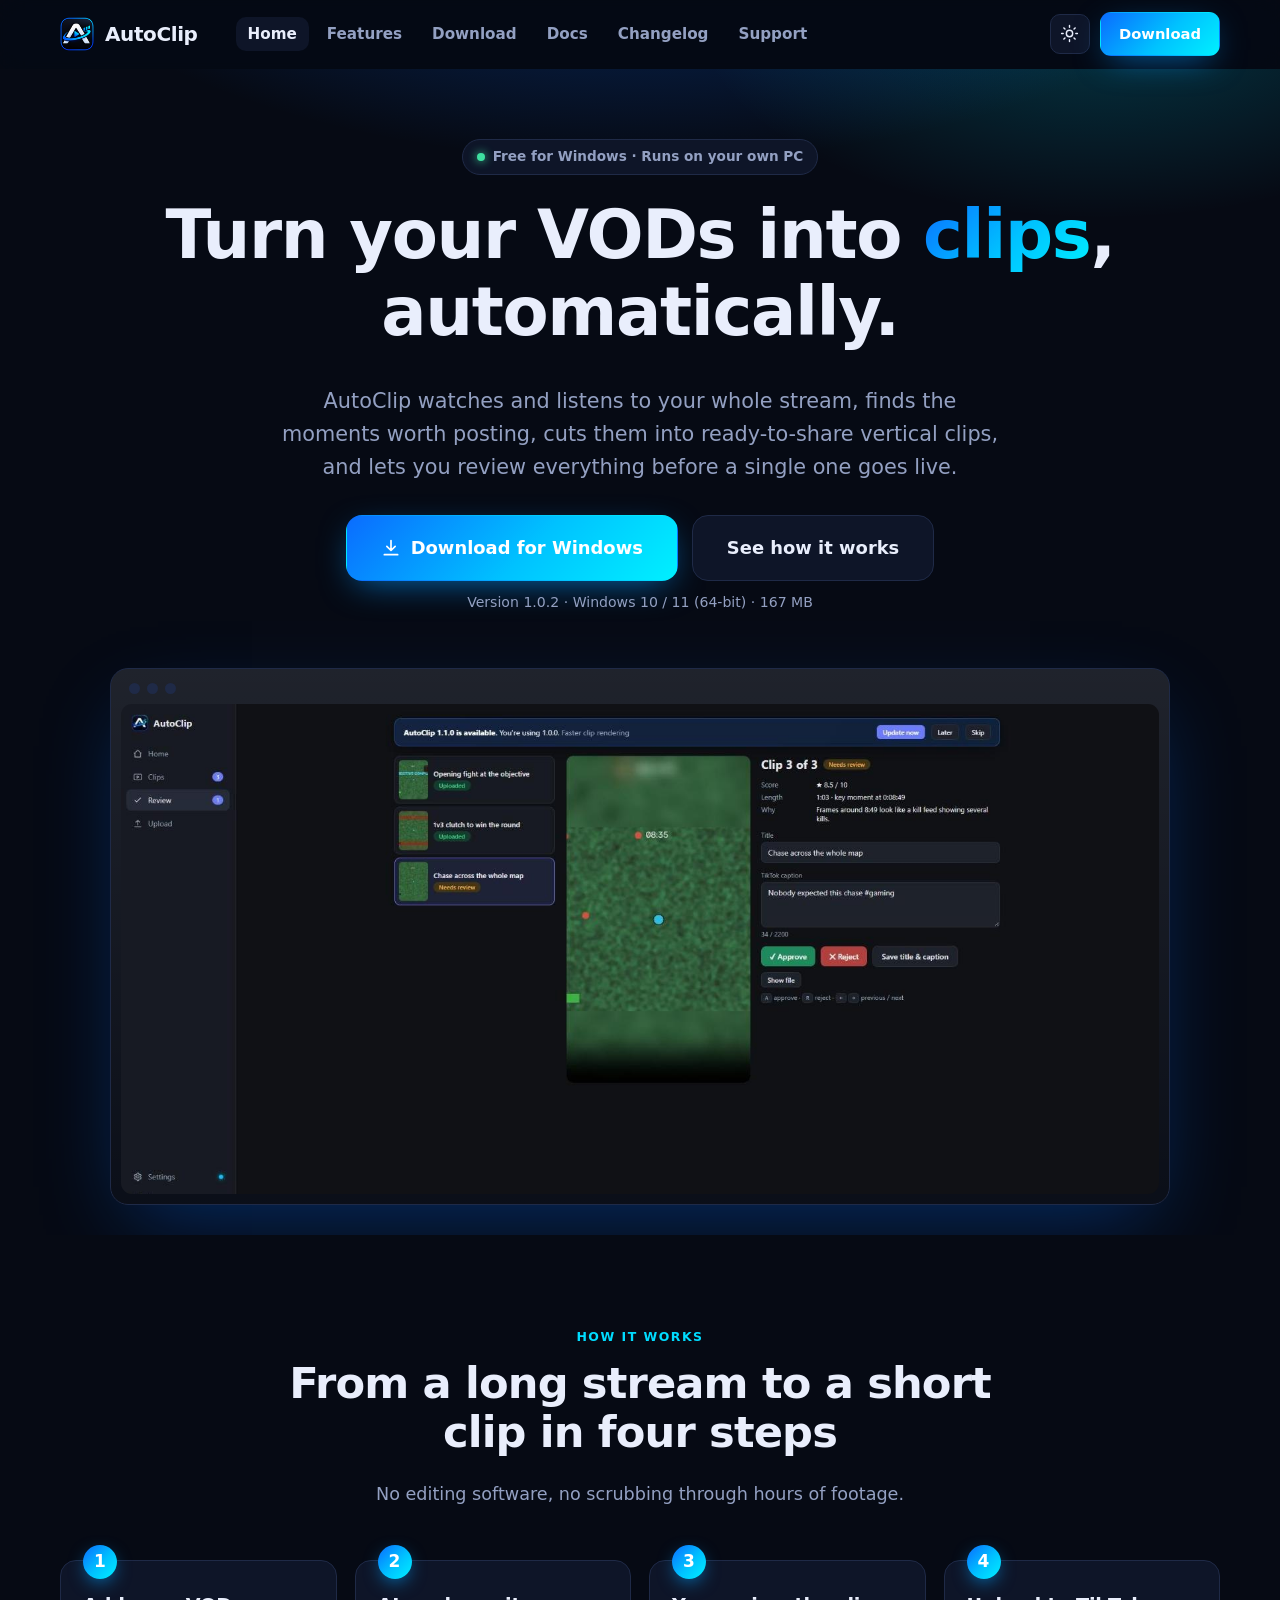
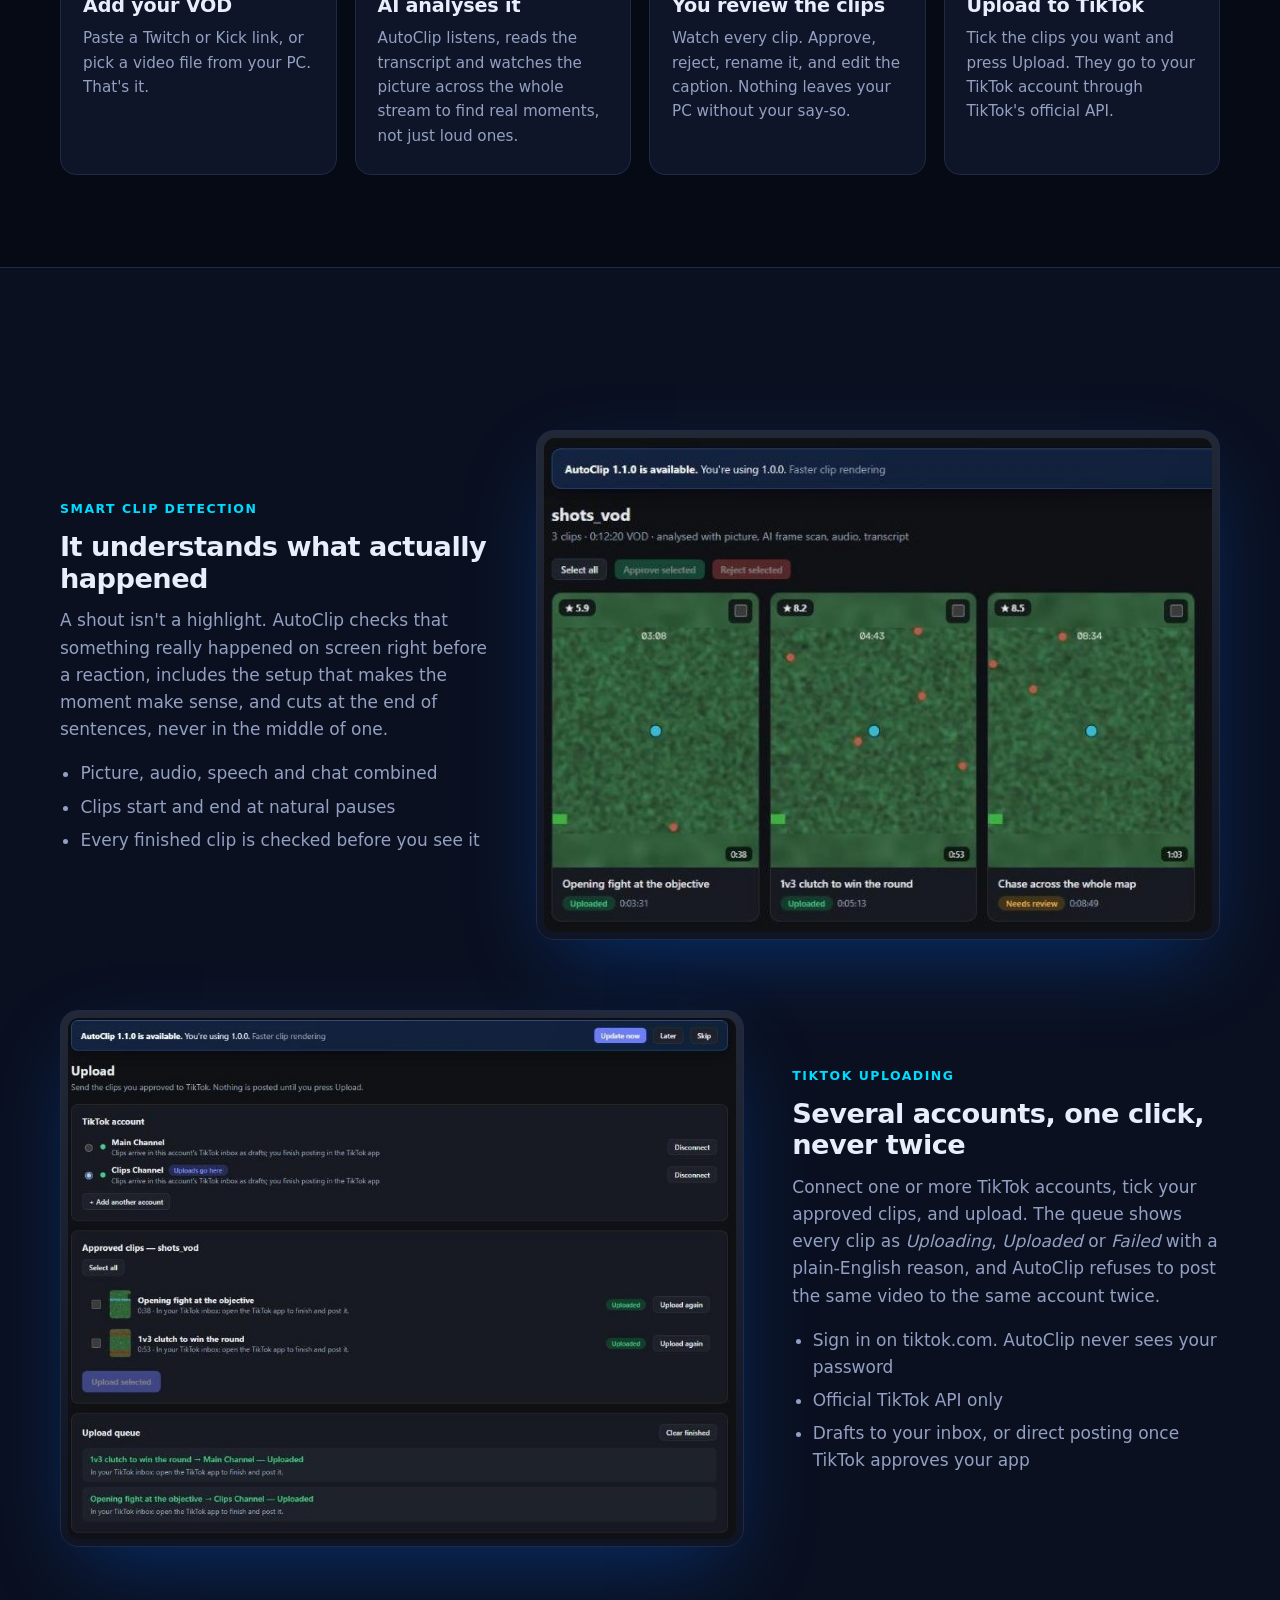
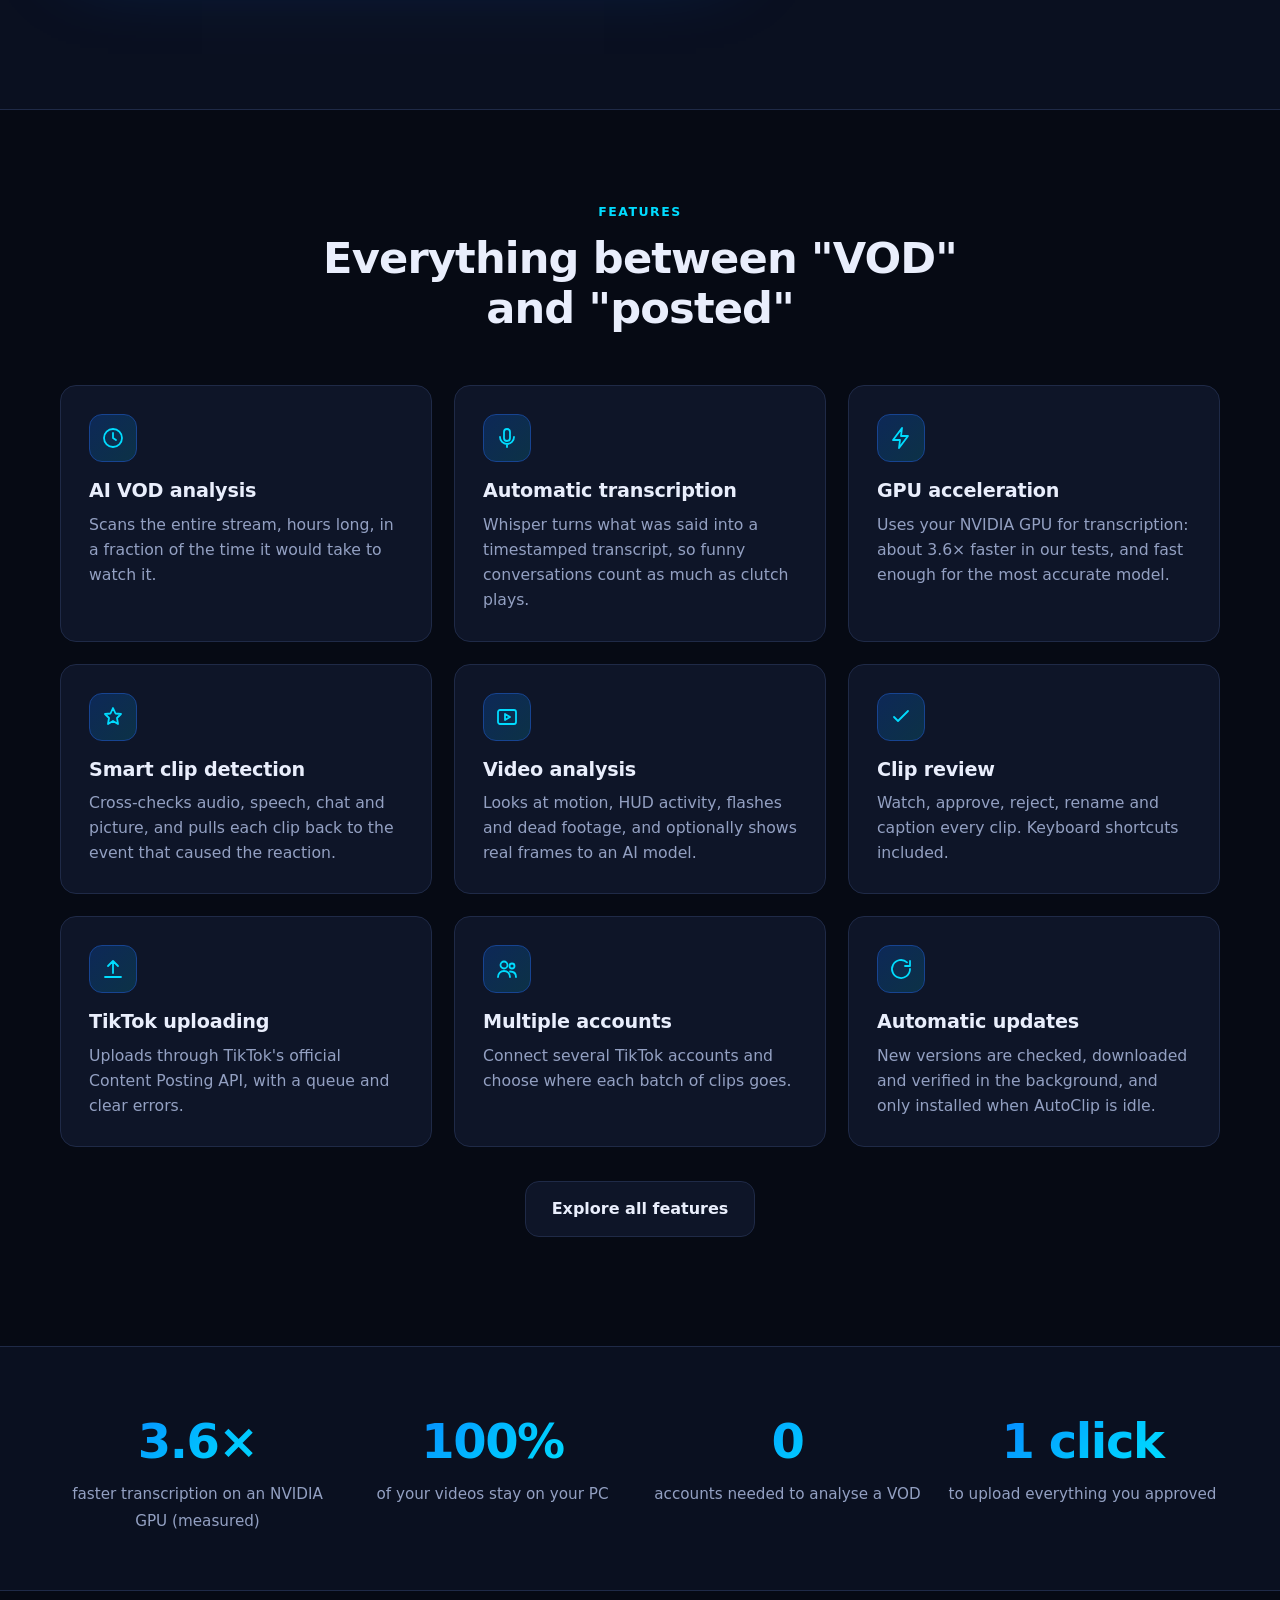
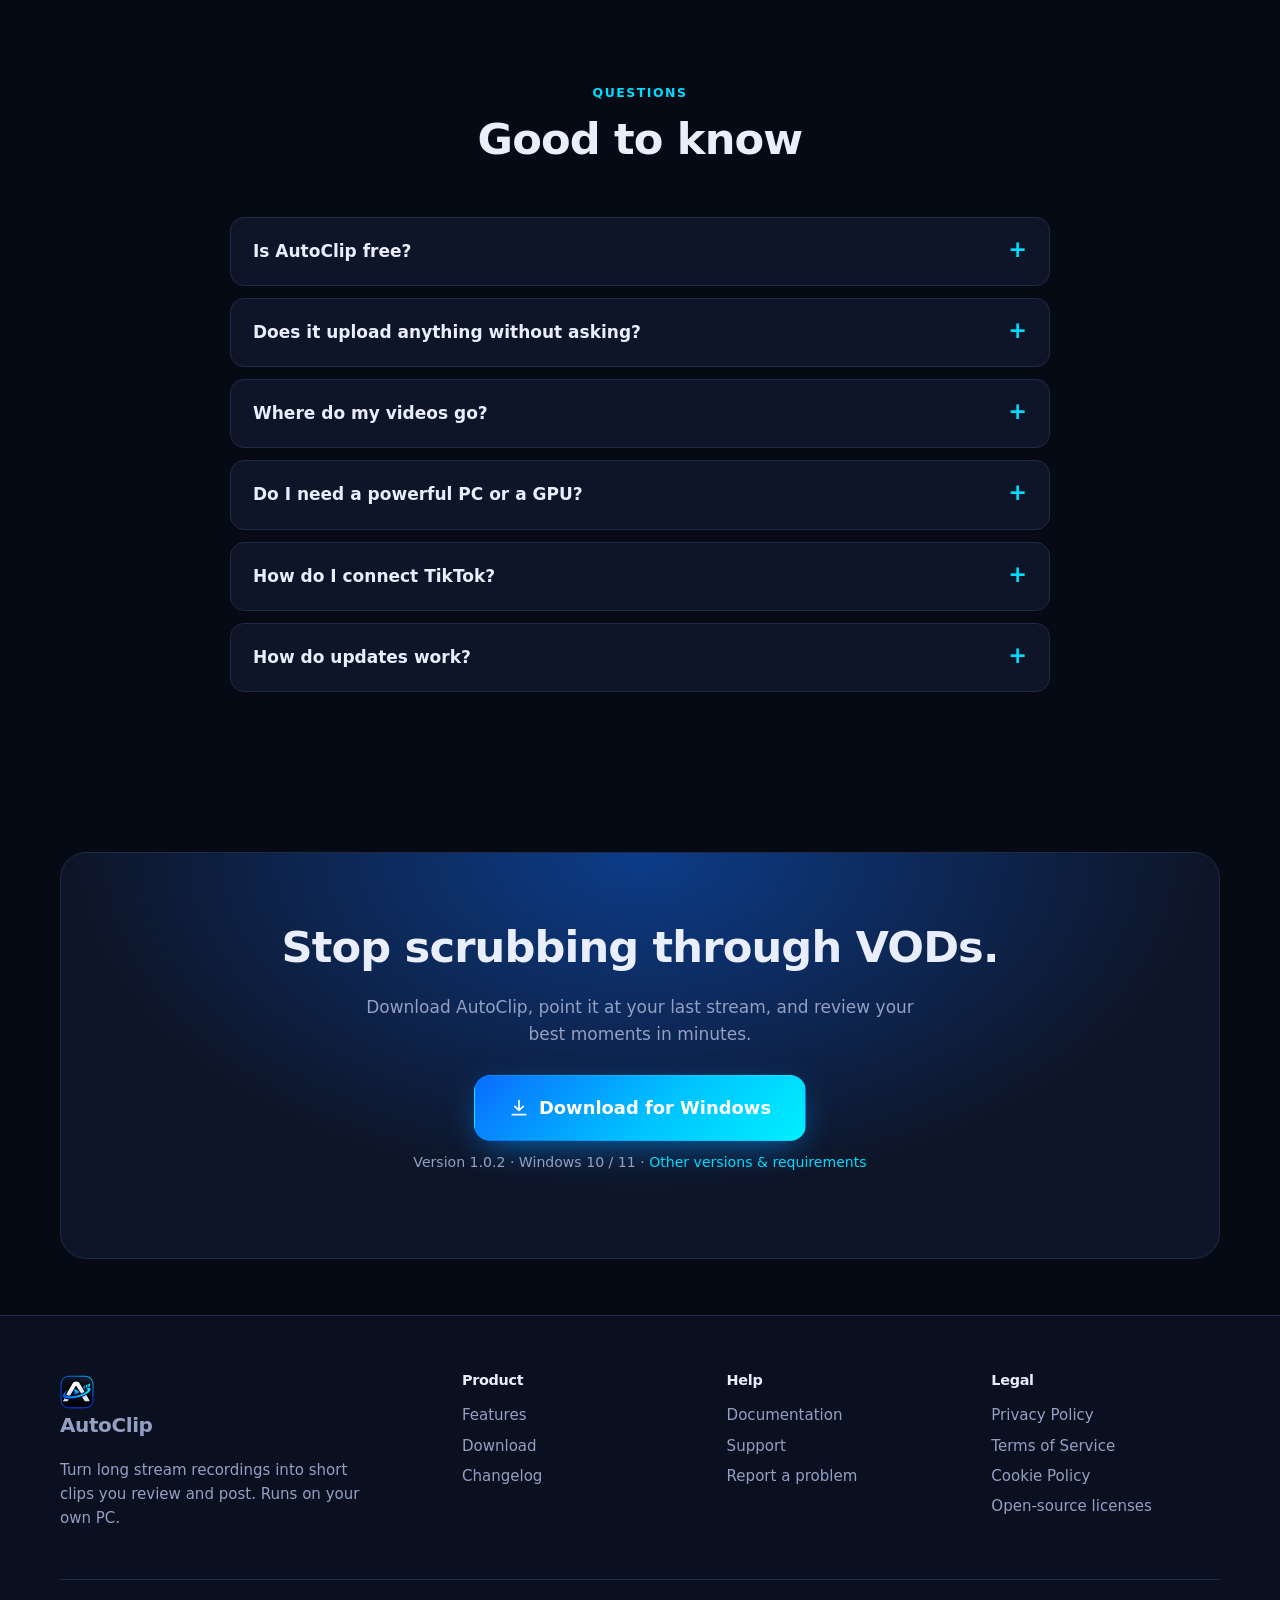
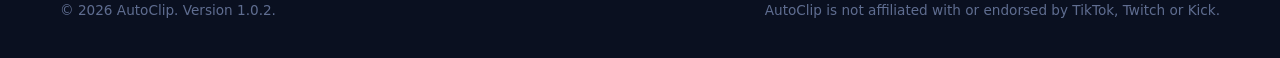
==== commit 55df2ba6: "Release 1.0.2" ====
--- a/index.html
+++ b/index.html
@@ -46,10 +46,10 @@
     <h1 class="reveal">Turn your VODs into <span class="gradtext">clips</span>,<br>automatically.</h1>
     <p class="lead reveal">AutoClip watches and listens to your whole stream, finds the moments worth posting, cuts them into ready-to-share vertical clips, and lets you review everything before a single one goes live.</p>
     <div class="cta reveal">
-      <a class="btn big" data-fill="href" href="https://github.com/saberapexyt-commits/autoclip-app/releases/download/v1.0.1/AutoClip-Setup-1.0.1.exe"><svg viewBox="0 0 24 24"><path d="M12 3v12m0 0l-5-5m5 5l5-5M4 20h16"/></svg>Download for Windows</a>
+      <a class="btn big" data-fill="href" href="https://github.com/saberapexyt-commits/autoclip-app/releases/download/v1.0.2/AutoClip-Setup-1.0.2.exe"><svg viewBox="0 0 24 24"><path d="M12 3v12m0 0l-5-5m5 5l5-5M4 20h16"/></svg>Download for Windows</a>
       <a class="btn big ghost" href="#how">See how it works</a>
     </div>
-    <p class="sub reveal">Version <span data-fill="version">1.0.1</span> &middot; Windows 10 / 11 (64-bit) &middot; <span data-fill="size">167 MB</span></p>
+    <p class="sub reveal">Version <span data-fill="version">1.0.2</span> &middot; Windows 10 / 11 (64-bit) &middot; <span data-fill="size">167 MB</span></p>
     <div class="shot reveal">
       <div class="bar"><i></i><i></i><i></i></div>
       <img src="assets/img/shot-review.jpg" alt="AutoClip's Review screen: a vertical clip playing next to its score, title and caption, with Approve and Reject buttons" width="1568" height="740">
@@ -133,8 +133,8 @@
     <div class="cta-band reveal">
       <h2>Stop scrubbing through VODs.</h2>
       <p class="muted" style="max-width:560px;margin:0 auto 26px">Download AutoClip, point it at your last stream, and review your best moments in minutes.</p>
-      <div class="cta"><a class="btn big" data-fill="href" href="https://github.com/saberapexyt-commits/autoclip-app/releases/download/v1.0.1/AutoClip-Setup-1.0.1.exe"><svg viewBox="0 0 24 24"><path d="M12 3v12m0 0l-5-5m5 5l5-5M4 20h16"/></svg>Download for Windows</a></div>
-      <p class="sub">Version <span data-fill="version">1.0.1</span> &middot; Windows 10 / 11 &middot; <a href="download.html">Other versions &amp; requirements</a></p>
+      <div class="cta"><a class="btn big" data-fill="href" href="https://github.com/saberapexyt-commits/autoclip-app/releases/download/v1.0.2/AutoClip-Setup-1.0.2.exe"><svg viewBox="0 0 24 24"><path d="M12 3v12m0 0l-5-5m5 5l5-5M4 20h16"/></svg>Download for Windows</a></div>
+      <p class="sub">Version <span data-fill="version">1.0.2</span> &middot; Windows 10 / 11 &middot; <a href="download.html">Other versions &amp; requirements</a></p>
     </div>
   </div>
 </section>
@@ -151,7 +151,7 @@
       <div><h4>Help</h4><a href="docs.html">Documentation</a><a href="support.html">Support</a><a href="https://github.com/saberapexyt-commits/autoclip-app/issues">Report a problem</a></div>
       <div><h4>Legal</h4><a href="privacy.html">Privacy Policy</a><a href="terms.html">Terms of Service</a><a href="cookies.html">Cookie Policy</a><a href="licenses.html">Open-source licenses</a></div>
     </div>
-    <div class="fine"><span>© 2026 AutoClip. Version 1.0.1.</span><span>AutoClip is not affiliated with or endorsed by TikTok, Twitch or Kick.</span></div>
+    <div class="fine"><span>© 2026 AutoClip. Version 1.0.2.</span><span>AutoClip is not affiliated with or endorsed by TikTok, Twitch or Kick.</span></div>
   </div>
 </footer>
 <script src="assets/js/site.js" defer></script>
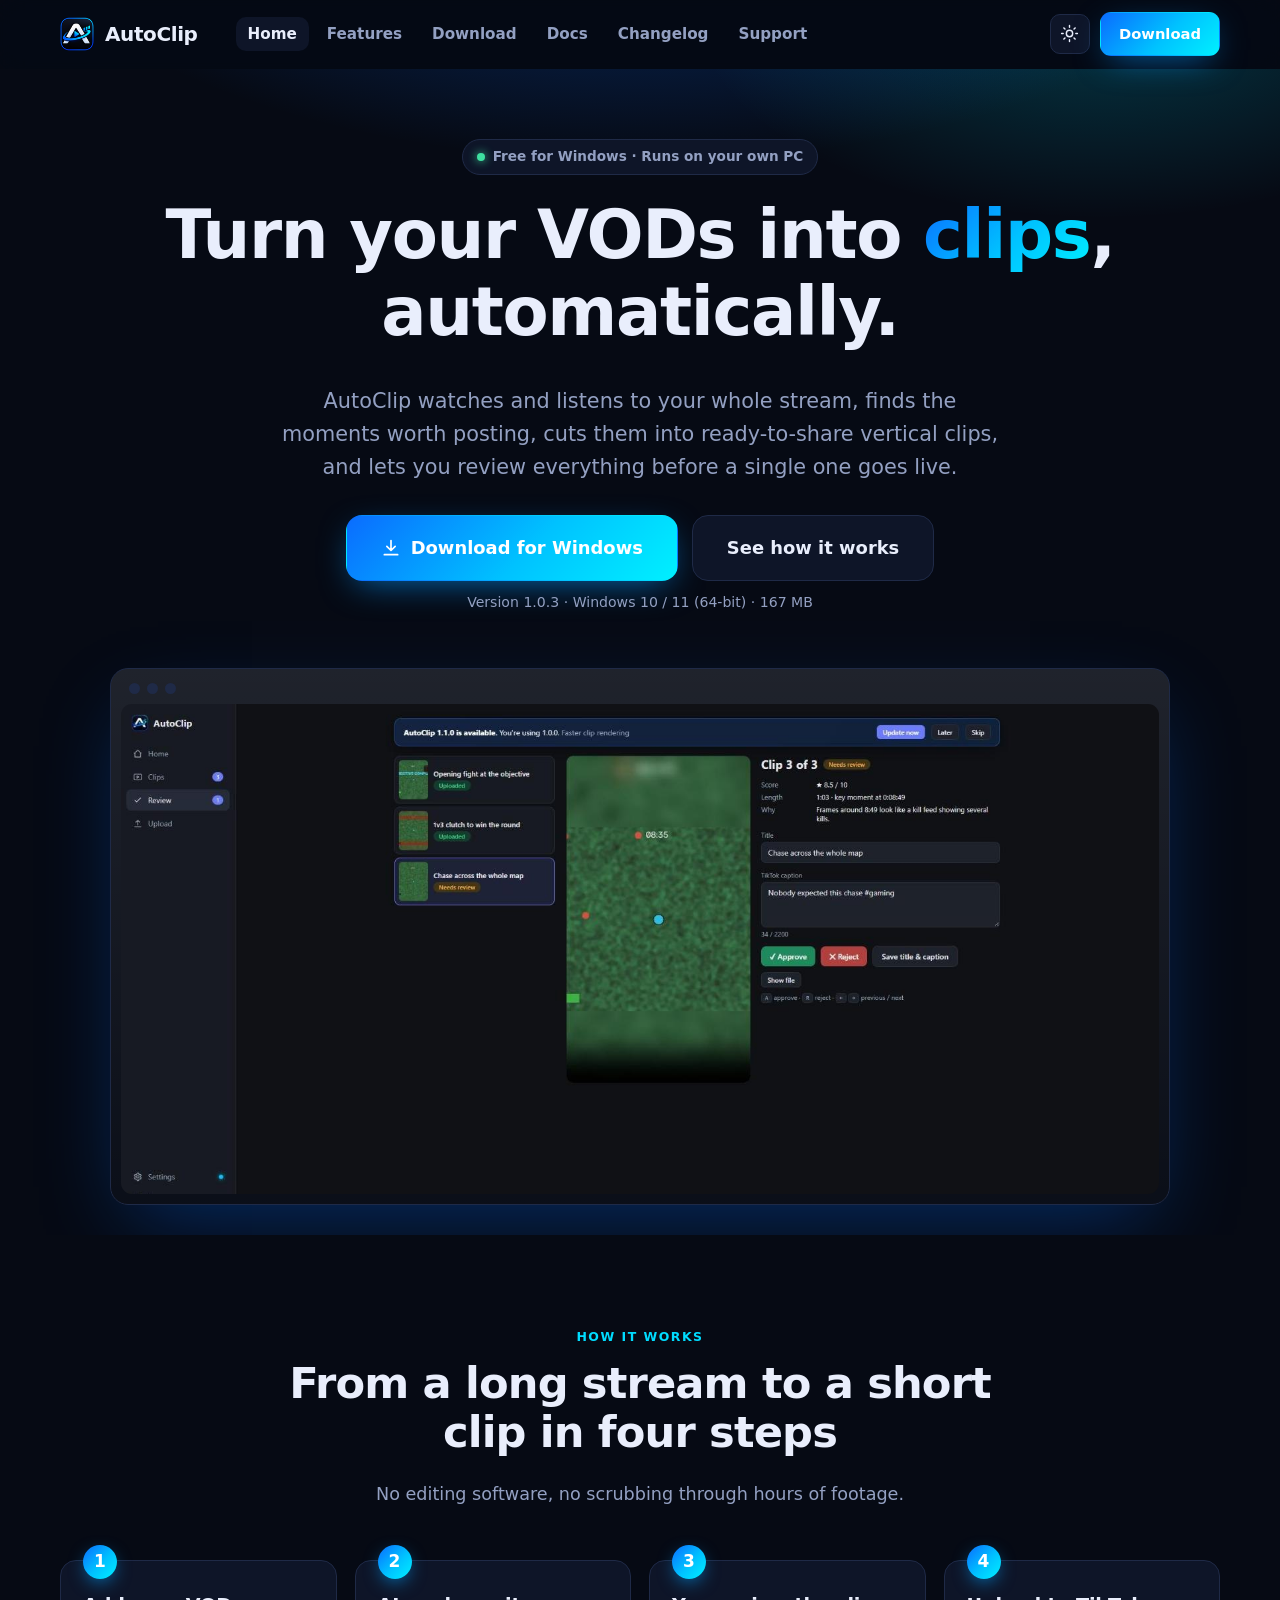
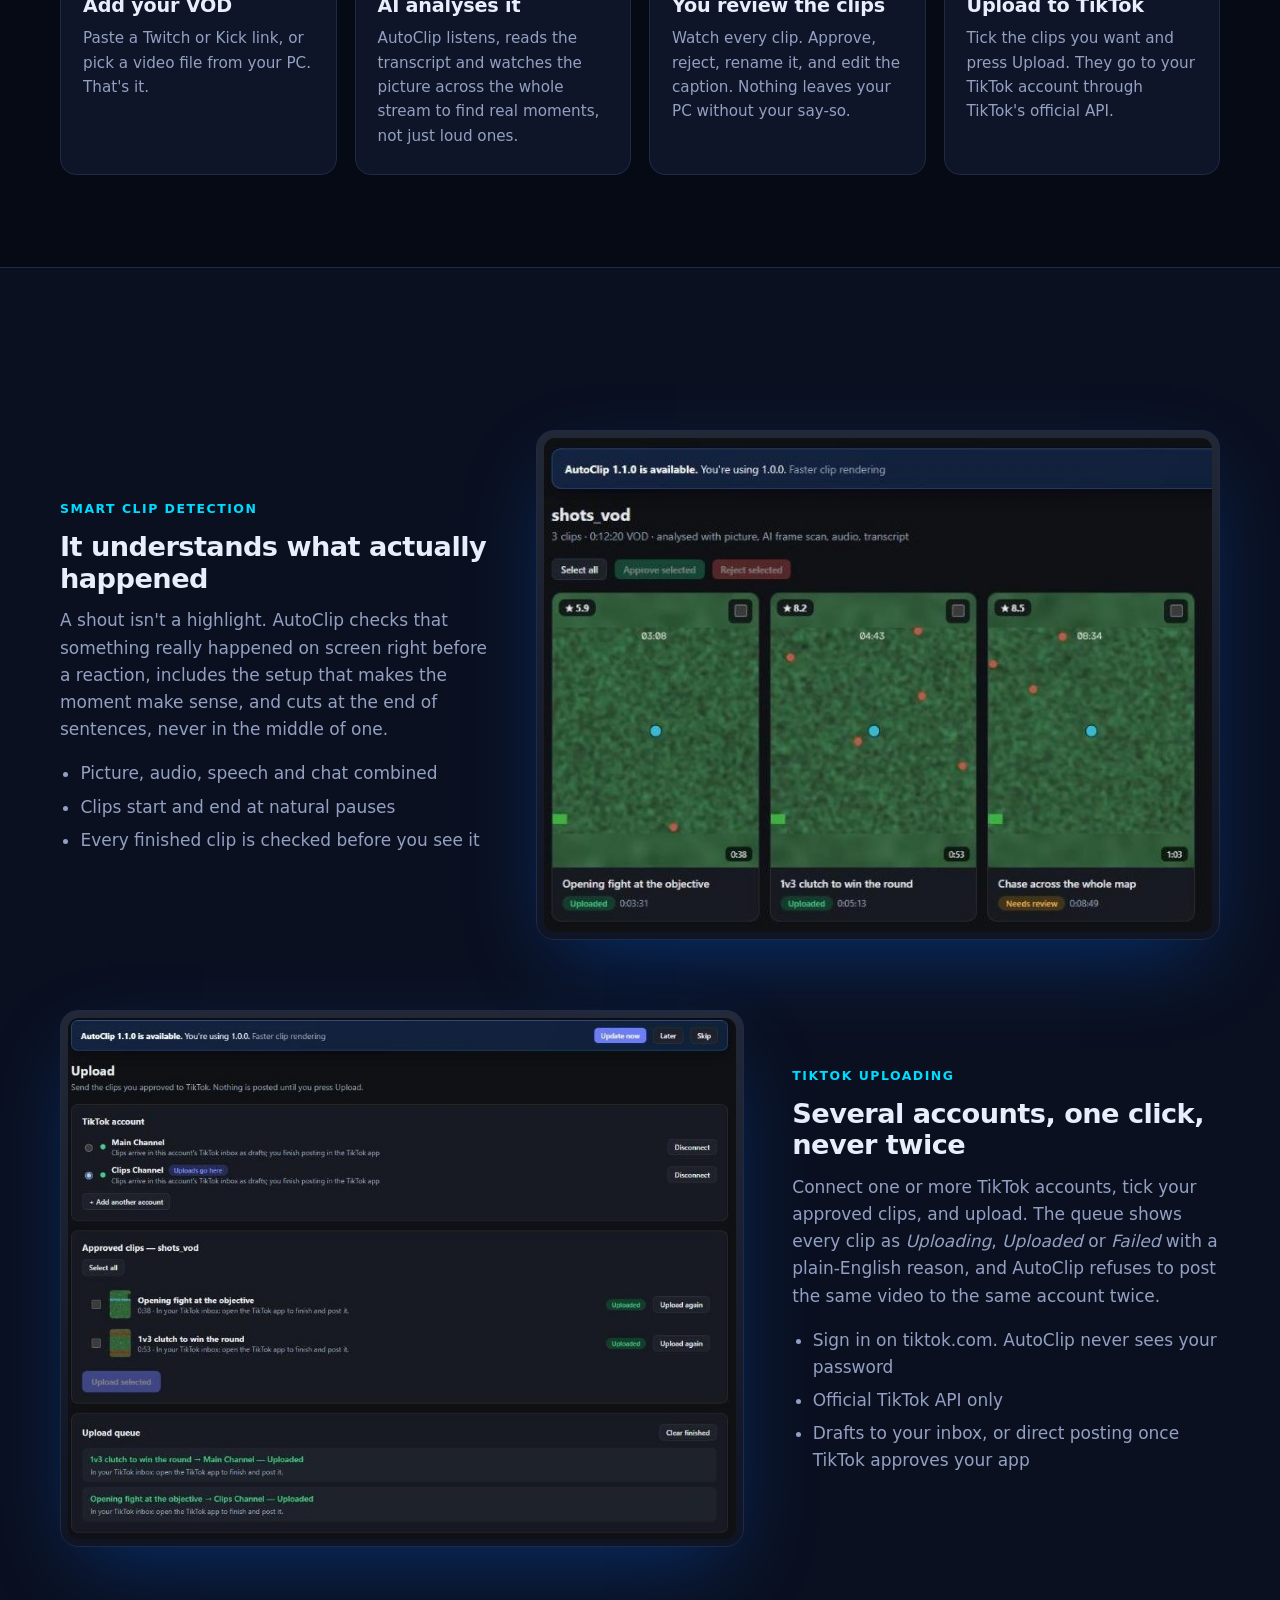
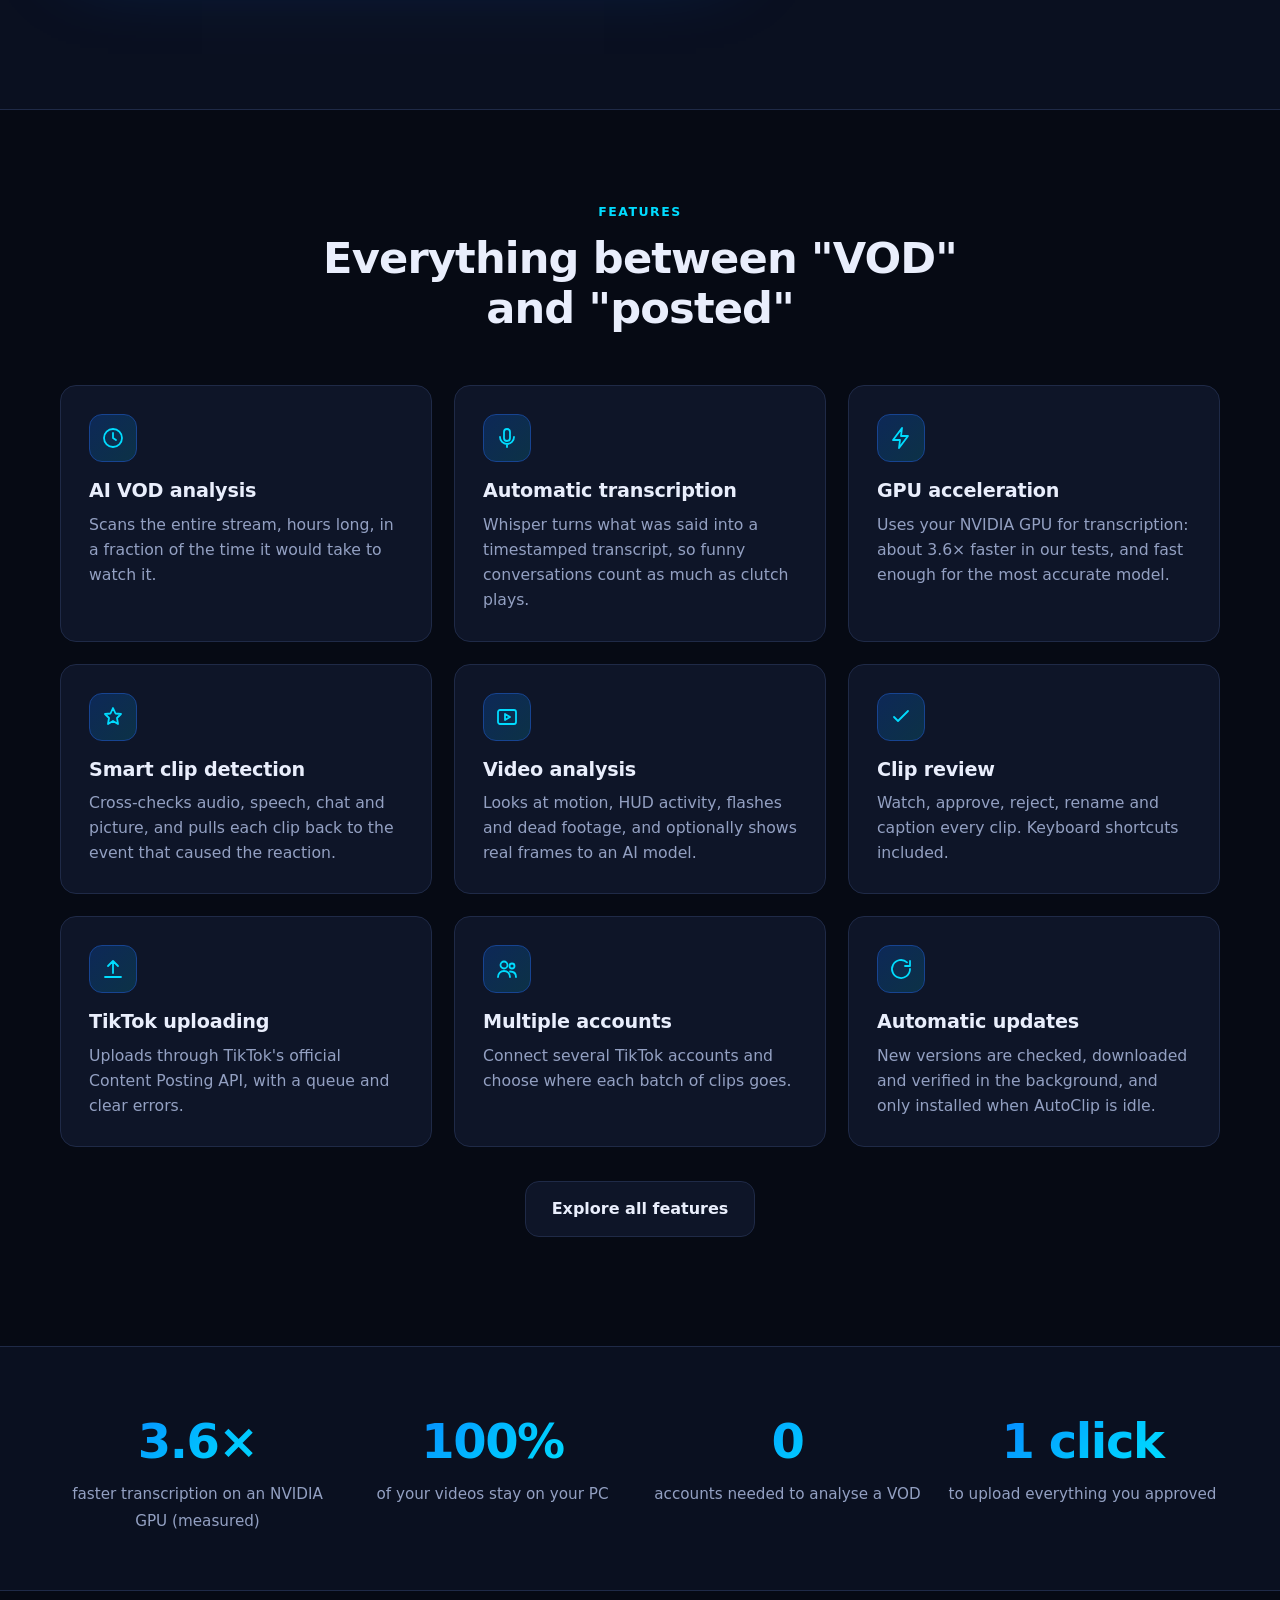
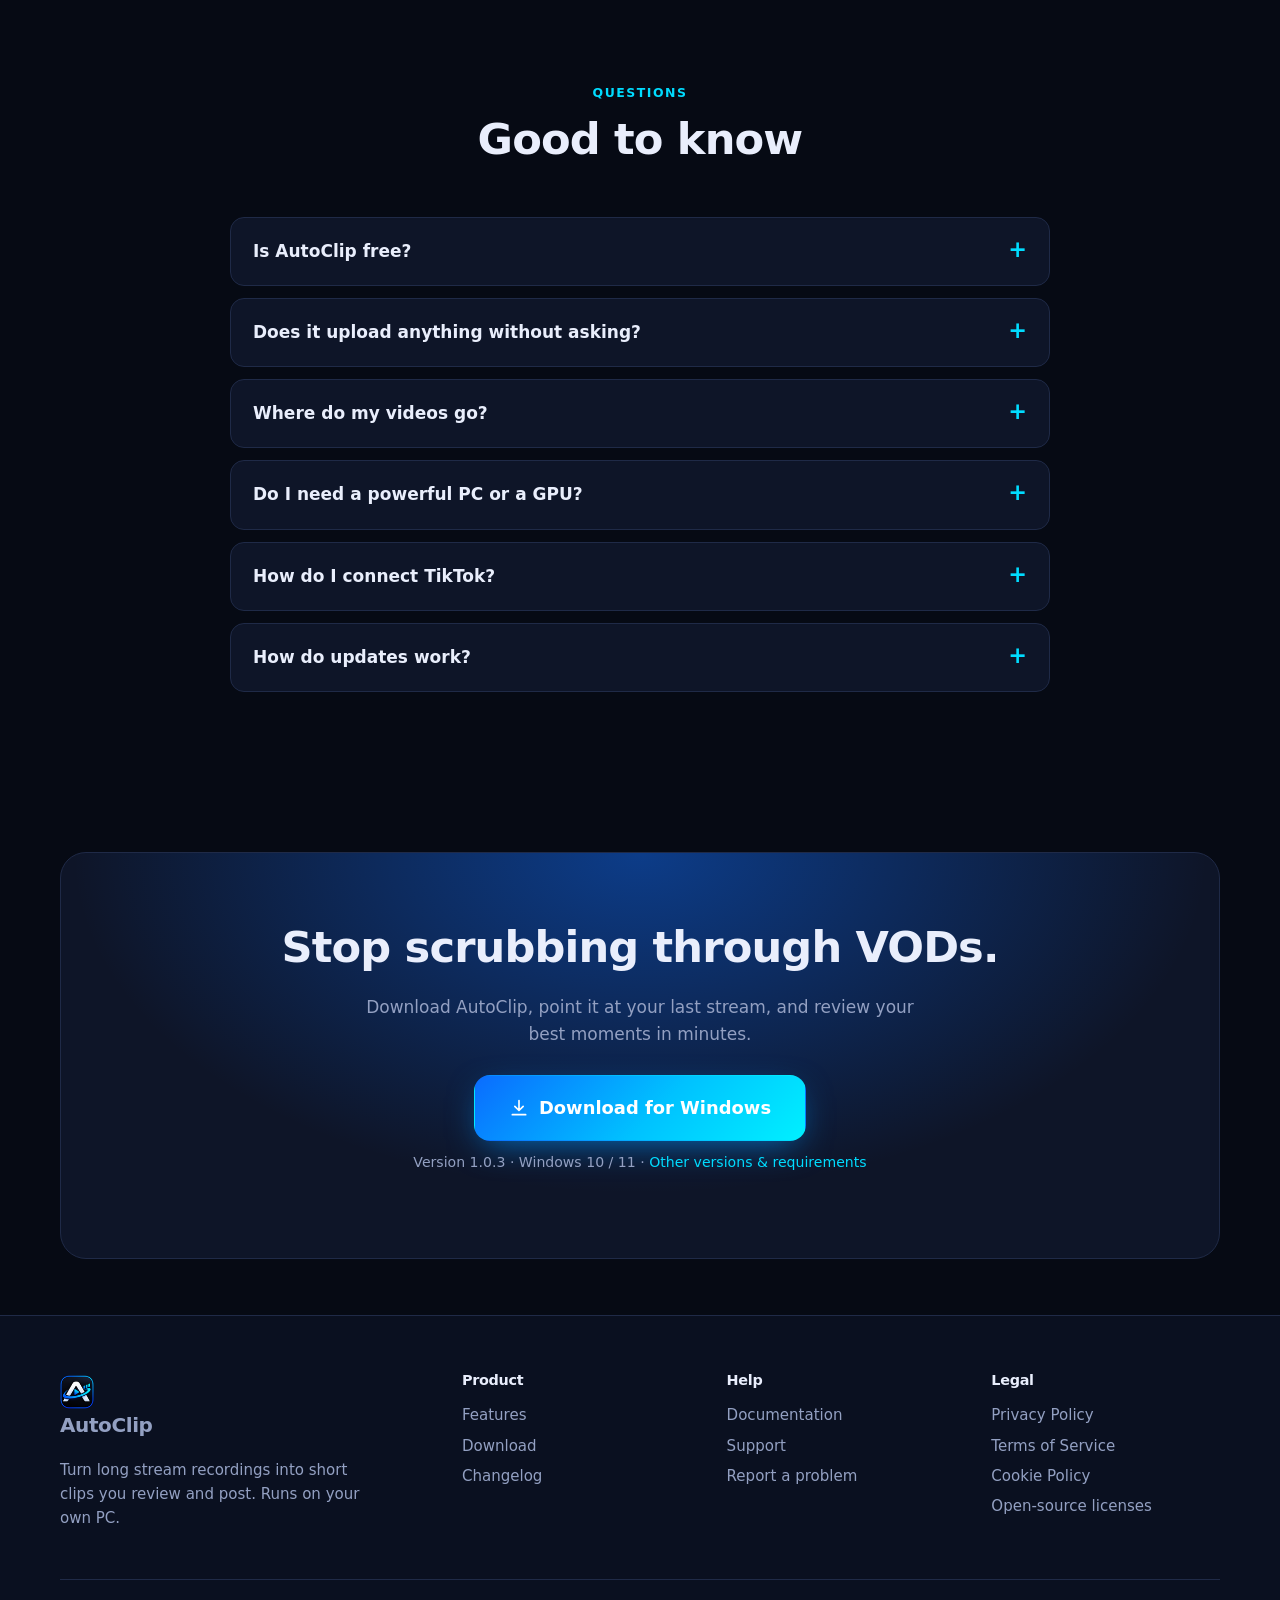
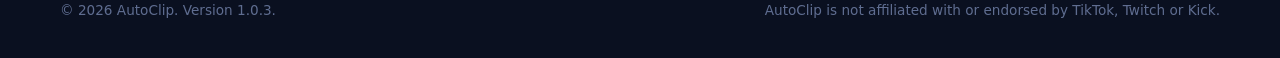
==== commit ef9ba560: "Release 1.0.3" ====
--- a/index.html
+++ b/index.html
@@ -46,10 +46,10 @@
     <h1 class="reveal">Turn your VODs into <span class="gradtext">clips</span>,<br>automatically.</h1>
     <p class="lead reveal">AutoClip watches and listens to your whole stream, finds the moments worth posting, cuts them into ready-to-share vertical clips, and lets you review everything before a single one goes live.</p>
     <div class="cta reveal">
-      <a class="btn big" data-fill="href" href="https://github.com/saberapexyt-commits/autoclip-app/releases/download/v1.0.2/AutoClip-Setup-1.0.2.exe"><svg viewBox="0 0 24 24"><path d="M12 3v12m0 0l-5-5m5 5l5-5M4 20h16"/></svg>Download for Windows</a>
+      <a class="btn big" data-fill="href" href="https://github.com/saberapexyt-commits/autoclip-app/releases/download/v1.0.3/AutoClip-Setup-1.0.3.exe"><svg viewBox="0 0 24 24"><path d="M12 3v12m0 0l-5-5m5 5l5-5M4 20h16"/></svg>Download for Windows</a>
       <a class="btn big ghost" href="#how">See how it works</a>
     </div>
-    <p class="sub reveal">Version <span data-fill="version">1.0.2</span> &middot; Windows 10 / 11 (64-bit) &middot; <span data-fill="size">167 MB</span></p>
+    <p class="sub reveal">Version <span data-fill="version">1.0.3</span> &middot; Windows 10 / 11 (64-bit) &middot; <span data-fill="size">167 MB</span></p>
     <div class="shot reveal">
       <div class="bar"><i></i><i></i><i></i></div>
       <img src="assets/img/shot-review.jpg" alt="AutoClip's Review screen: a vertical clip playing next to its score, title and caption, with Approve and Reject buttons" width="1568" height="740">
@@ -133,8 +133,8 @@
     <div class="cta-band reveal">
       <h2>Stop scrubbing through VODs.</h2>
       <p class="muted" style="max-width:560px;margin:0 auto 26px">Download AutoClip, point it at your last stream, and review your best moments in minutes.</p>
-      <div class="cta"><a class="btn big" data-fill="href" href="https://github.com/saberapexyt-commits/autoclip-app/releases/download/v1.0.2/AutoClip-Setup-1.0.2.exe"><svg viewBox="0 0 24 24"><path d="M12 3v12m0 0l-5-5m5 5l5-5M4 20h16"/></svg>Download for Windows</a></div>
-      <p class="sub">Version <span data-fill="version">1.0.2</span> &middot; Windows 10 / 11 &middot; <a href="download.html">Other versions &amp; requirements</a></p>
+      <div class="cta"><a class="btn big" data-fill="href" href="https://github.com/saberapexyt-commits/autoclip-app/releases/download/v1.0.3/AutoClip-Setup-1.0.3.exe"><svg viewBox="0 0 24 24"><path d="M12 3v12m0 0l-5-5m5 5l5-5M4 20h16"/></svg>Download for Windows</a></div>
+      <p class="sub">Version <span data-fill="version">1.0.3</span> &middot; Windows 10 / 11 &middot; <a href="download.html">Other versions &amp; requirements</a></p>
     </div>
   </div>
 </section>
@@ -151,7 +151,7 @@
       <div><h4>Help</h4><a href="docs.html">Documentation</a><a href="support.html">Support</a><a href="https://github.com/saberapexyt-commits/autoclip-app/issues">Report a problem</a></div>
       <div><h4>Legal</h4><a href="privacy.html">Privacy Policy</a><a href="terms.html">Terms of Service</a><a href="cookies.html">Cookie Policy</a><a href="licenses.html">Open-source licenses</a></div>
     </div>
-    <div class="fine"><span>© 2026 AutoClip. Version 1.0.2.</span><span>AutoClip is not affiliated with or endorsed by TikTok, Twitch or Kick.</span></div>
+    <div class="fine"><span>© 2026 AutoClip. Version 1.0.3.</span><span>AutoClip is not affiliated with or endorsed by TikTok, Twitch or Kick.</span></div>
   </div>
 </footer>
 <script src="assets/js/site.js" defer></script>
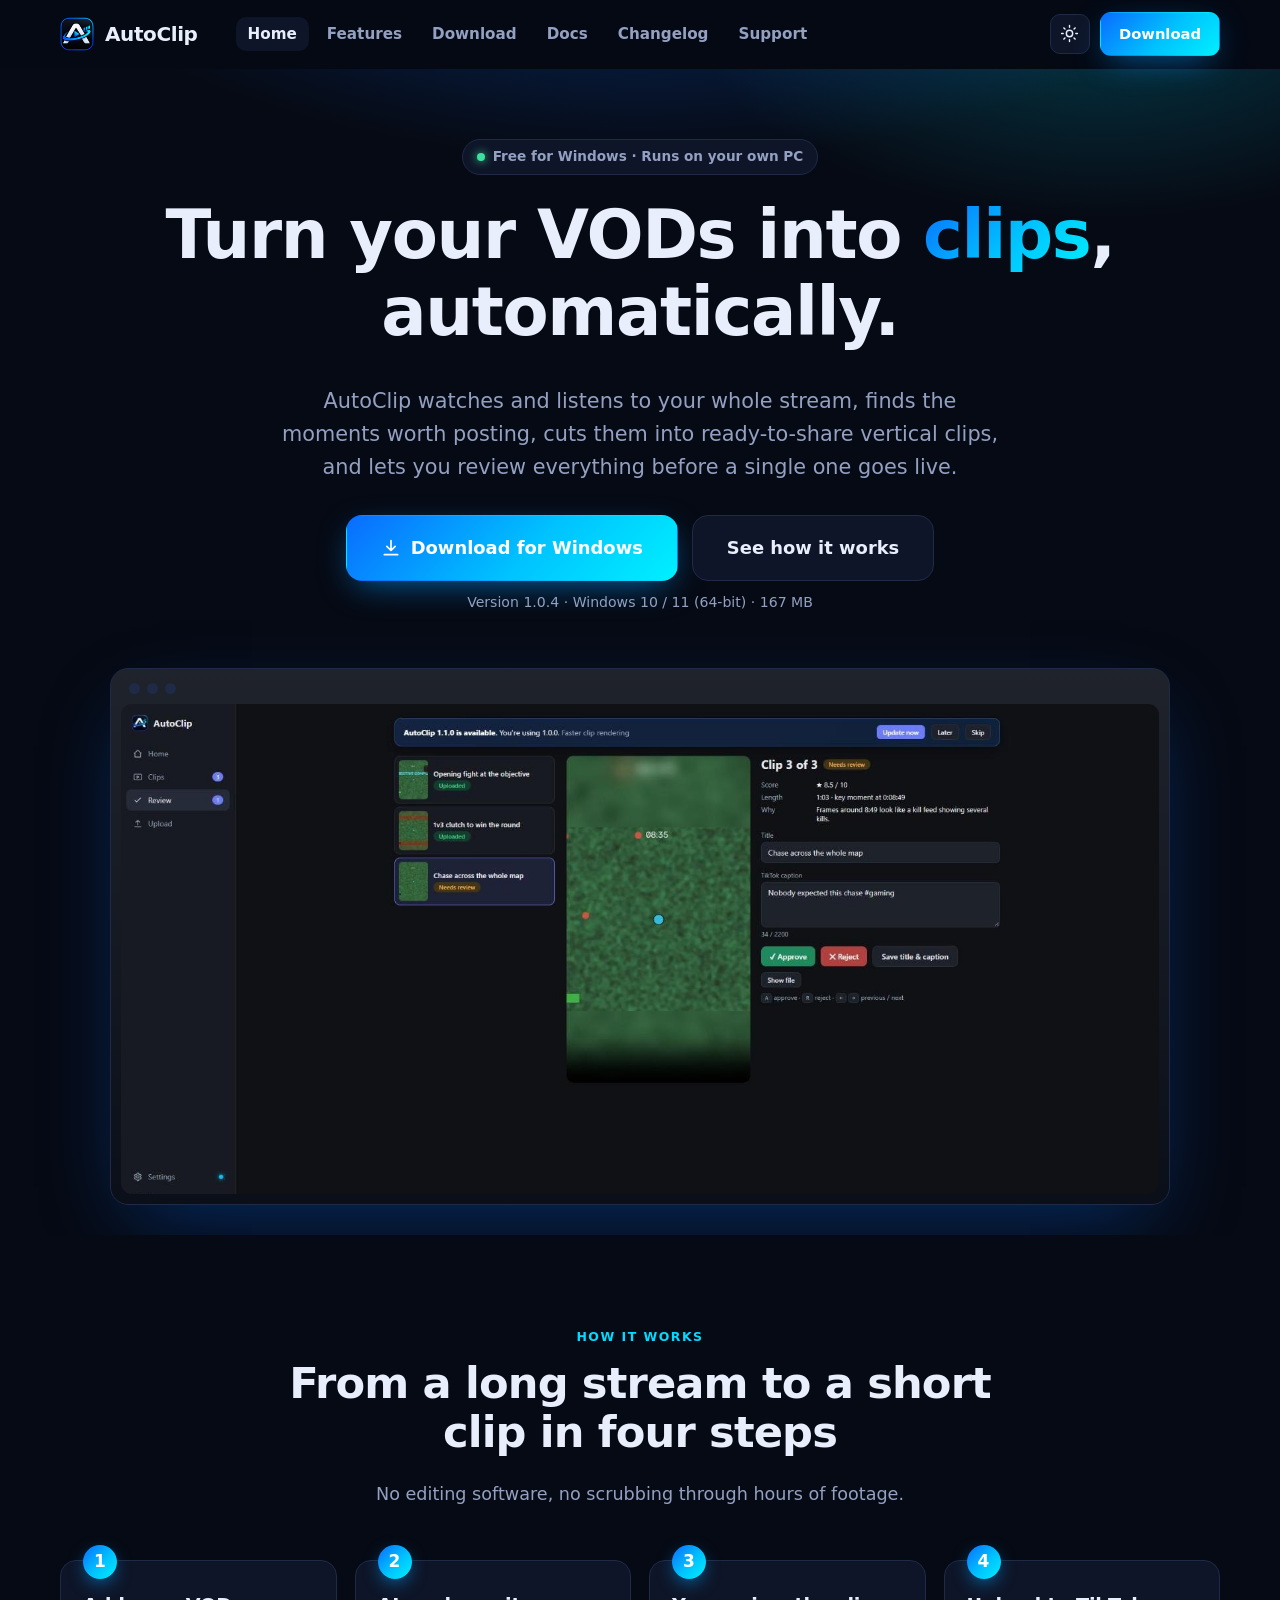
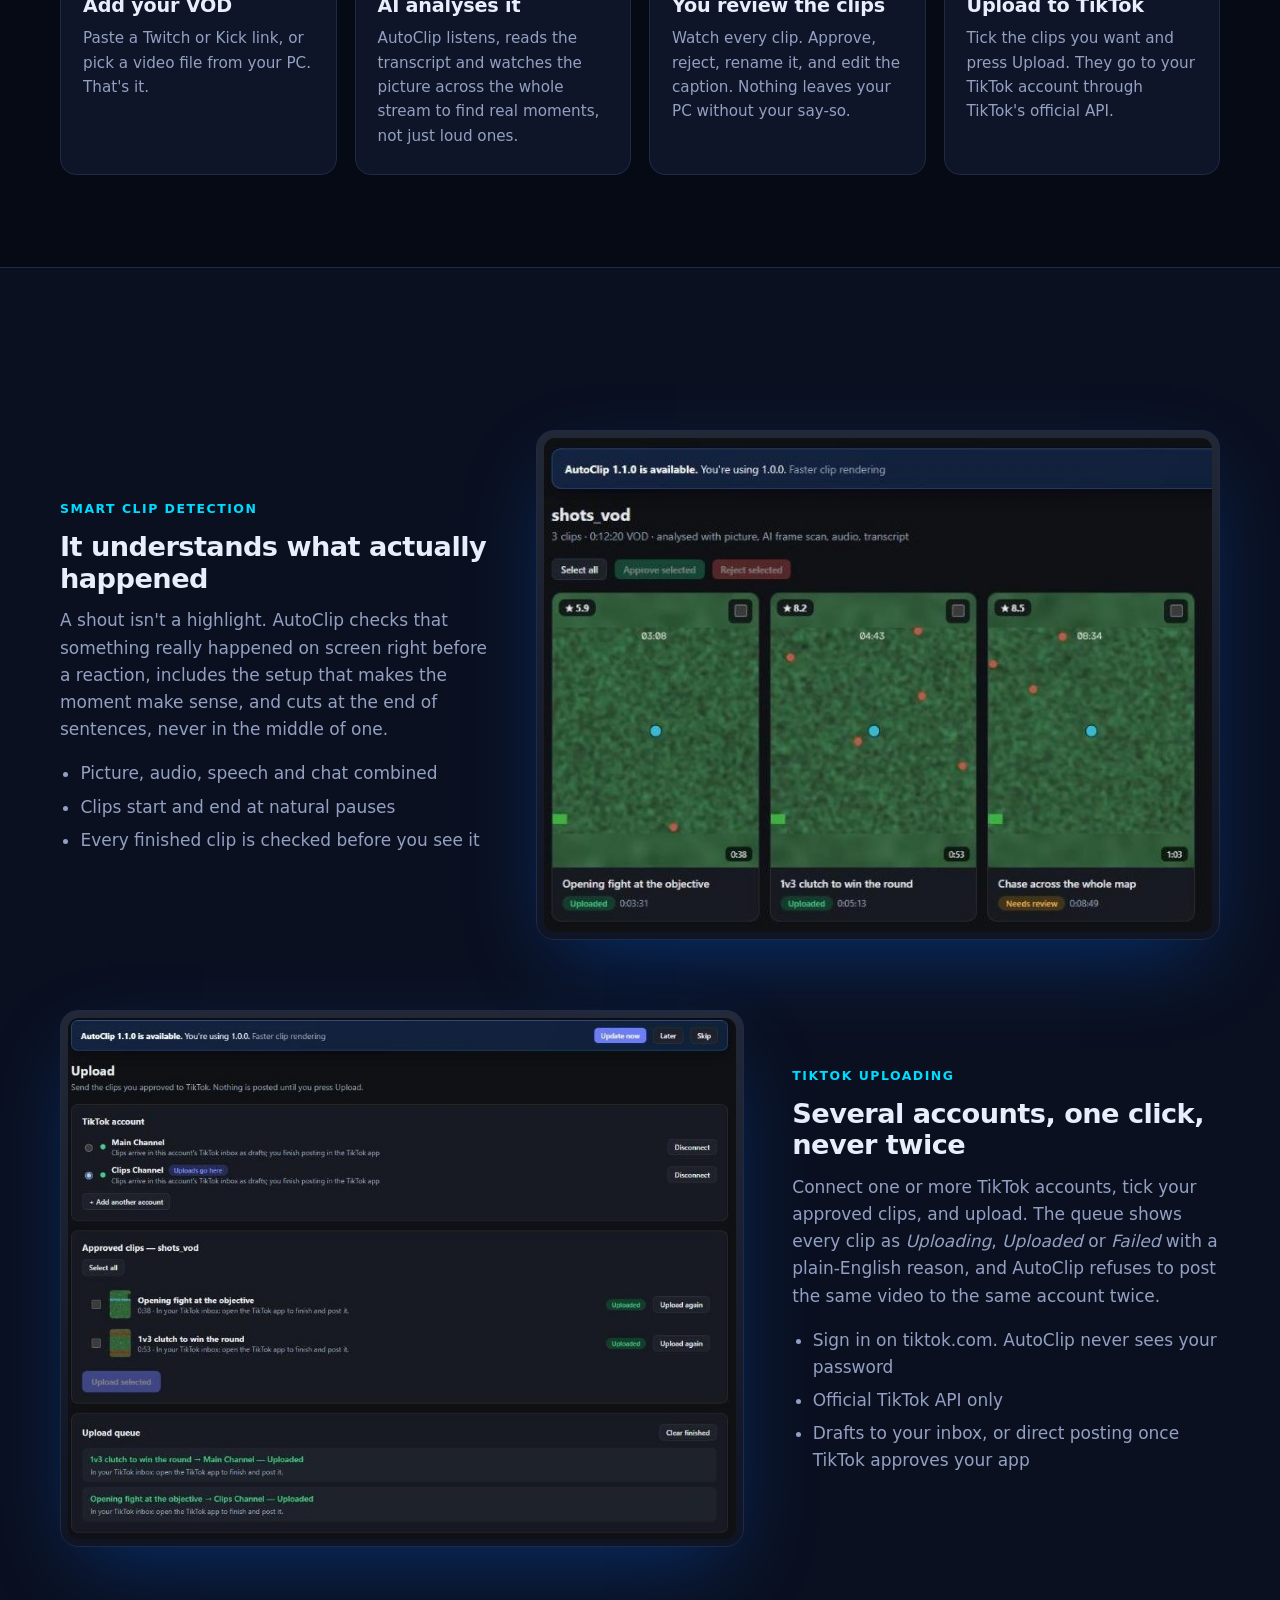
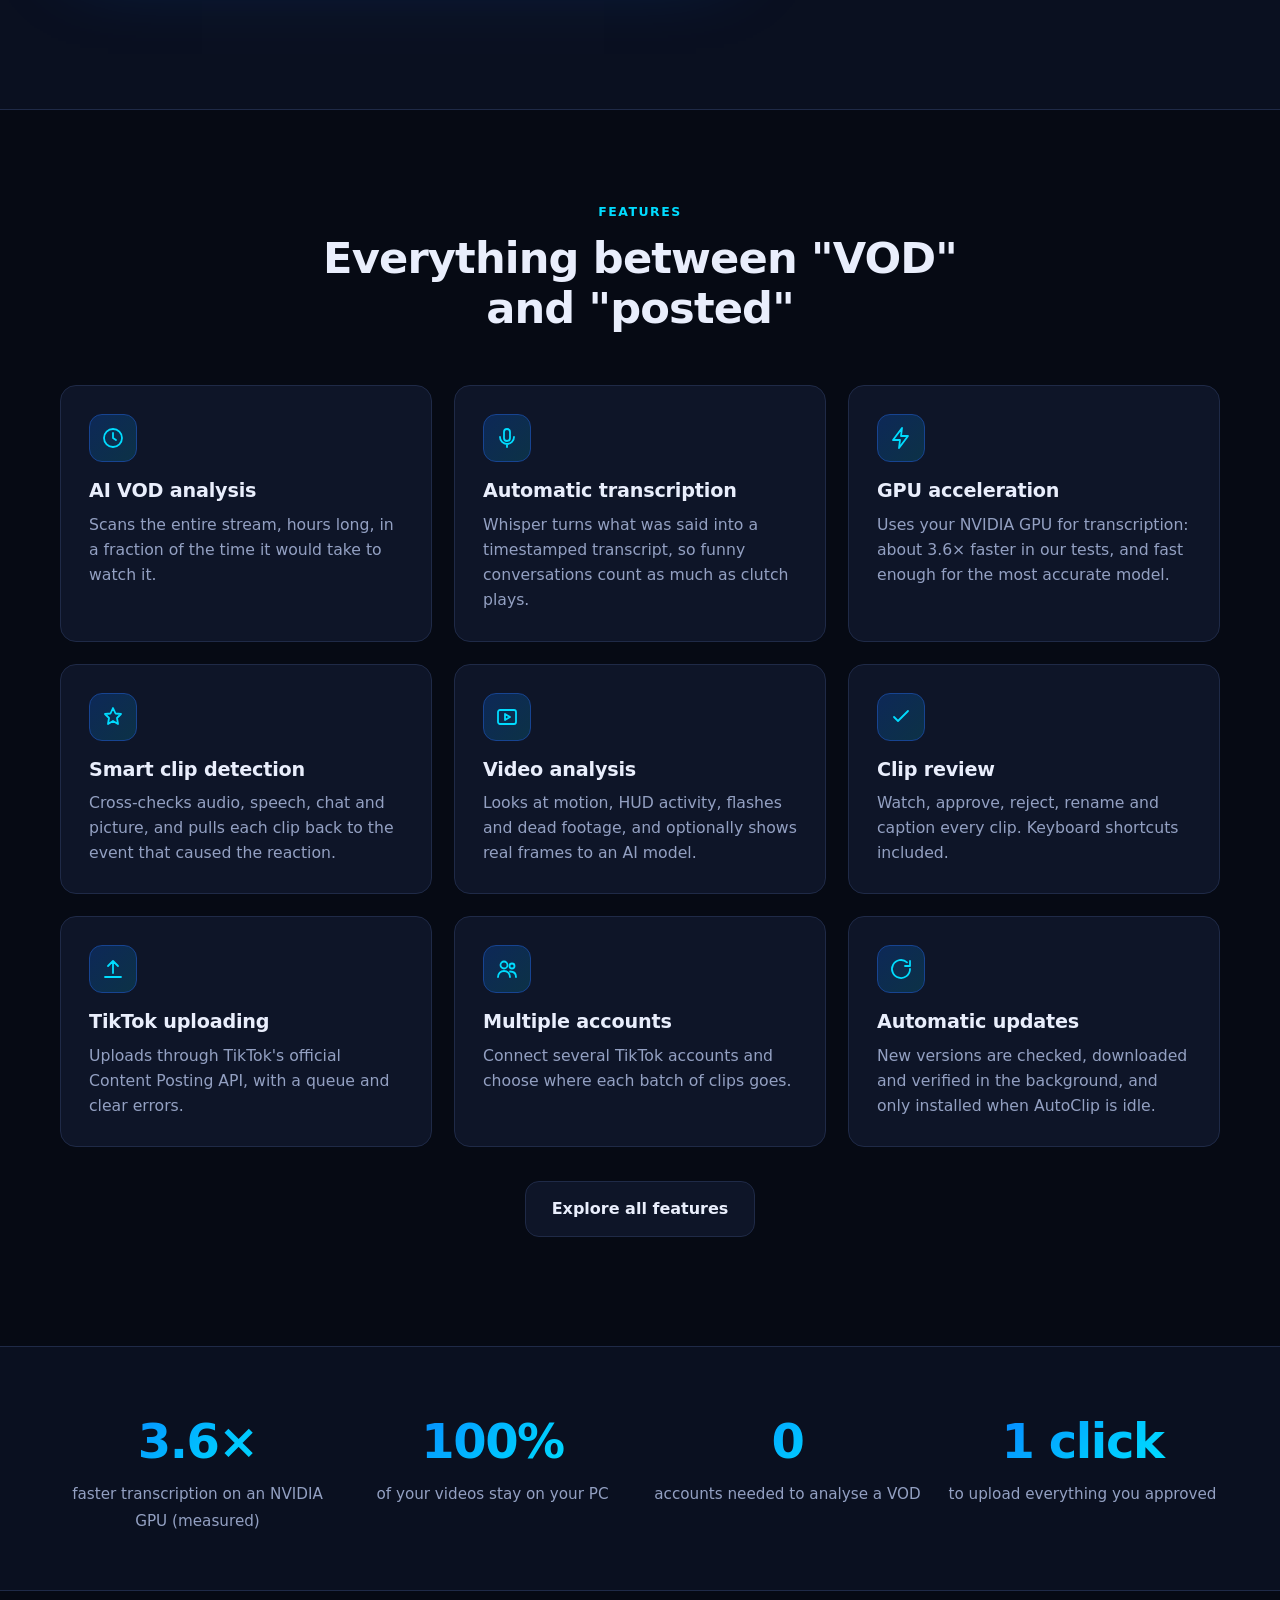
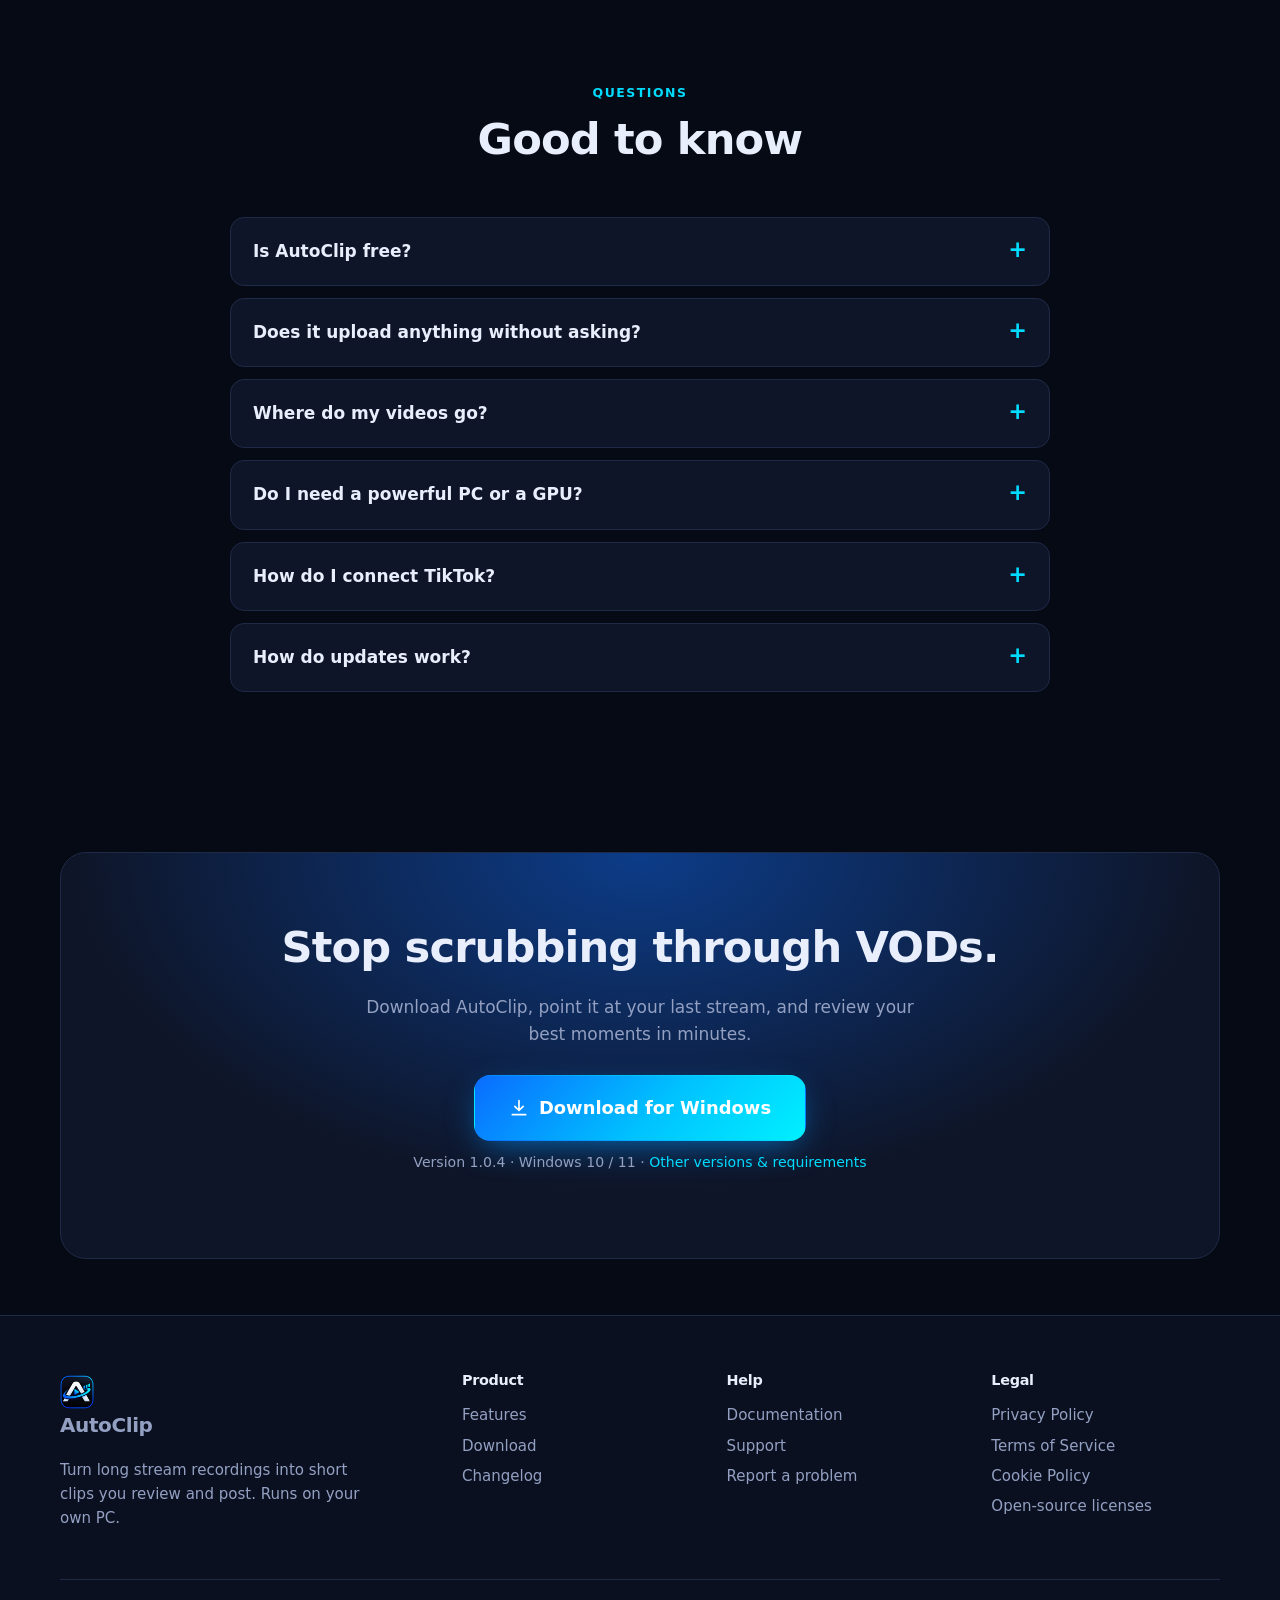
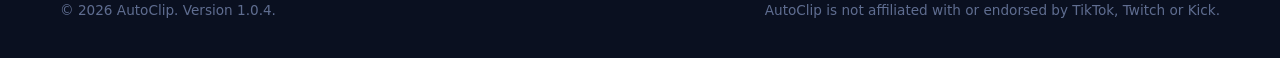
==== commit cd75ba53: "Release 1.0.4" ====
--- a/index.html
+++ b/index.html
@@ -46,10 +46,10 @@
     <h1 class="reveal">Turn your VODs into <span class="gradtext">clips</span>,<br>automatically.</h1>
     <p class="lead reveal">AutoClip watches and listens to your whole stream, finds the moments worth posting, cuts them into ready-to-share vertical clips, and lets you review everything before a single one goes live.</p>
     <div class="cta reveal">
-      <a class="btn big" data-fill="href" href="https://github.com/saberapexyt-commits/autoclip-app/releases/download/v1.0.3/AutoClip-Setup-1.0.3.exe"><svg viewBox="0 0 24 24"><path d="M12 3v12m0 0l-5-5m5 5l5-5M4 20h16"/></svg>Download for Windows</a>
+      <a class="btn big" data-fill="href" href="https://github.com/saberapexyt-commits/autoclip-app/releases/download/v1.0.4/AutoClip-Setup-1.0.4.exe"><svg viewBox="0 0 24 24"><path d="M12 3v12m0 0l-5-5m5 5l5-5M4 20h16"/></svg>Download for Windows</a>
       <a class="btn big ghost" href="#how">See how it works</a>
     </div>
-    <p class="sub reveal">Version <span data-fill="version">1.0.3</span> &middot; Windows 10 / 11 (64-bit) &middot; <span data-fill="size">167 MB</span></p>
+    <p class="sub reveal">Version <span data-fill="version">1.0.4</span> &middot; Windows 10 / 11 (64-bit) &middot; <span data-fill="size">167 MB</span></p>
     <div class="shot reveal">
       <div class="bar"><i></i><i></i><i></i></div>
       <img src="assets/img/shot-review.jpg" alt="AutoClip's Review screen: a vertical clip playing next to its score, title and caption, with Approve and Reject buttons" width="1568" height="740">
@@ -133,8 +133,8 @@
     <div class="cta-band reveal">
       <h2>Stop scrubbing through VODs.</h2>
       <p class="muted" style="max-width:560px;margin:0 auto 26px">Download AutoClip, point it at your last stream, and review your best moments in minutes.</p>
-      <div class="cta"><a class="btn big" data-fill="href" href="https://github.com/saberapexyt-commits/autoclip-app/releases/download/v1.0.3/AutoClip-Setup-1.0.3.exe"><svg viewBox="0 0 24 24"><path d="M12 3v12m0 0l-5-5m5 5l5-5M4 20h16"/></svg>Download for Windows</a></div>
-      <p class="sub">Version <span data-fill="version">1.0.3</span> &middot; Windows 10 / 11 &middot; <a href="download.html">Other versions &amp; requirements</a></p>
+      <div class="cta"><a class="btn big" data-fill="href" href="https://github.com/saberapexyt-commits/autoclip-app/releases/download/v1.0.4/AutoClip-Setup-1.0.4.exe"><svg viewBox="0 0 24 24"><path d="M12 3v12m0 0l-5-5m5 5l5-5M4 20h16"/></svg>Download for Windows</a></div>
+      <p class="sub">Version <span data-fill="version">1.0.4</span> &middot; Windows 10 / 11 &middot; <a href="download.html">Other versions &amp; requirements</a></p>
     </div>
   </div>
 </section>
@@ -151,7 +151,7 @@
       <div><h4>Help</h4><a href="docs.html">Documentation</a><a href="support.html">Support</a><a href="https://github.com/saberapexyt-commits/autoclip-app/issues">Report a problem</a></div>
       <div><h4>Legal</h4><a href="privacy.html">Privacy Policy</a><a href="terms.html">Terms of Service</a><a href="cookies.html">Cookie Policy</a><a href="licenses.html">Open-source licenses</a></div>
     </div>
-    <div class="fine"><span>© 2026 AutoClip. Version 1.0.3.</span><span>AutoClip is not affiliated with or endorsed by TikTok, Twitch or Kick.</span></div>
+    <div class="fine"><span>© 2026 AutoClip. Version 1.0.4.</span><span>AutoClip is not affiliated with or endorsed by TikTok, Twitch or Kick.</span></div>
   </div>
 </footer>
 <script src="assets/js/site.js" defer></script>
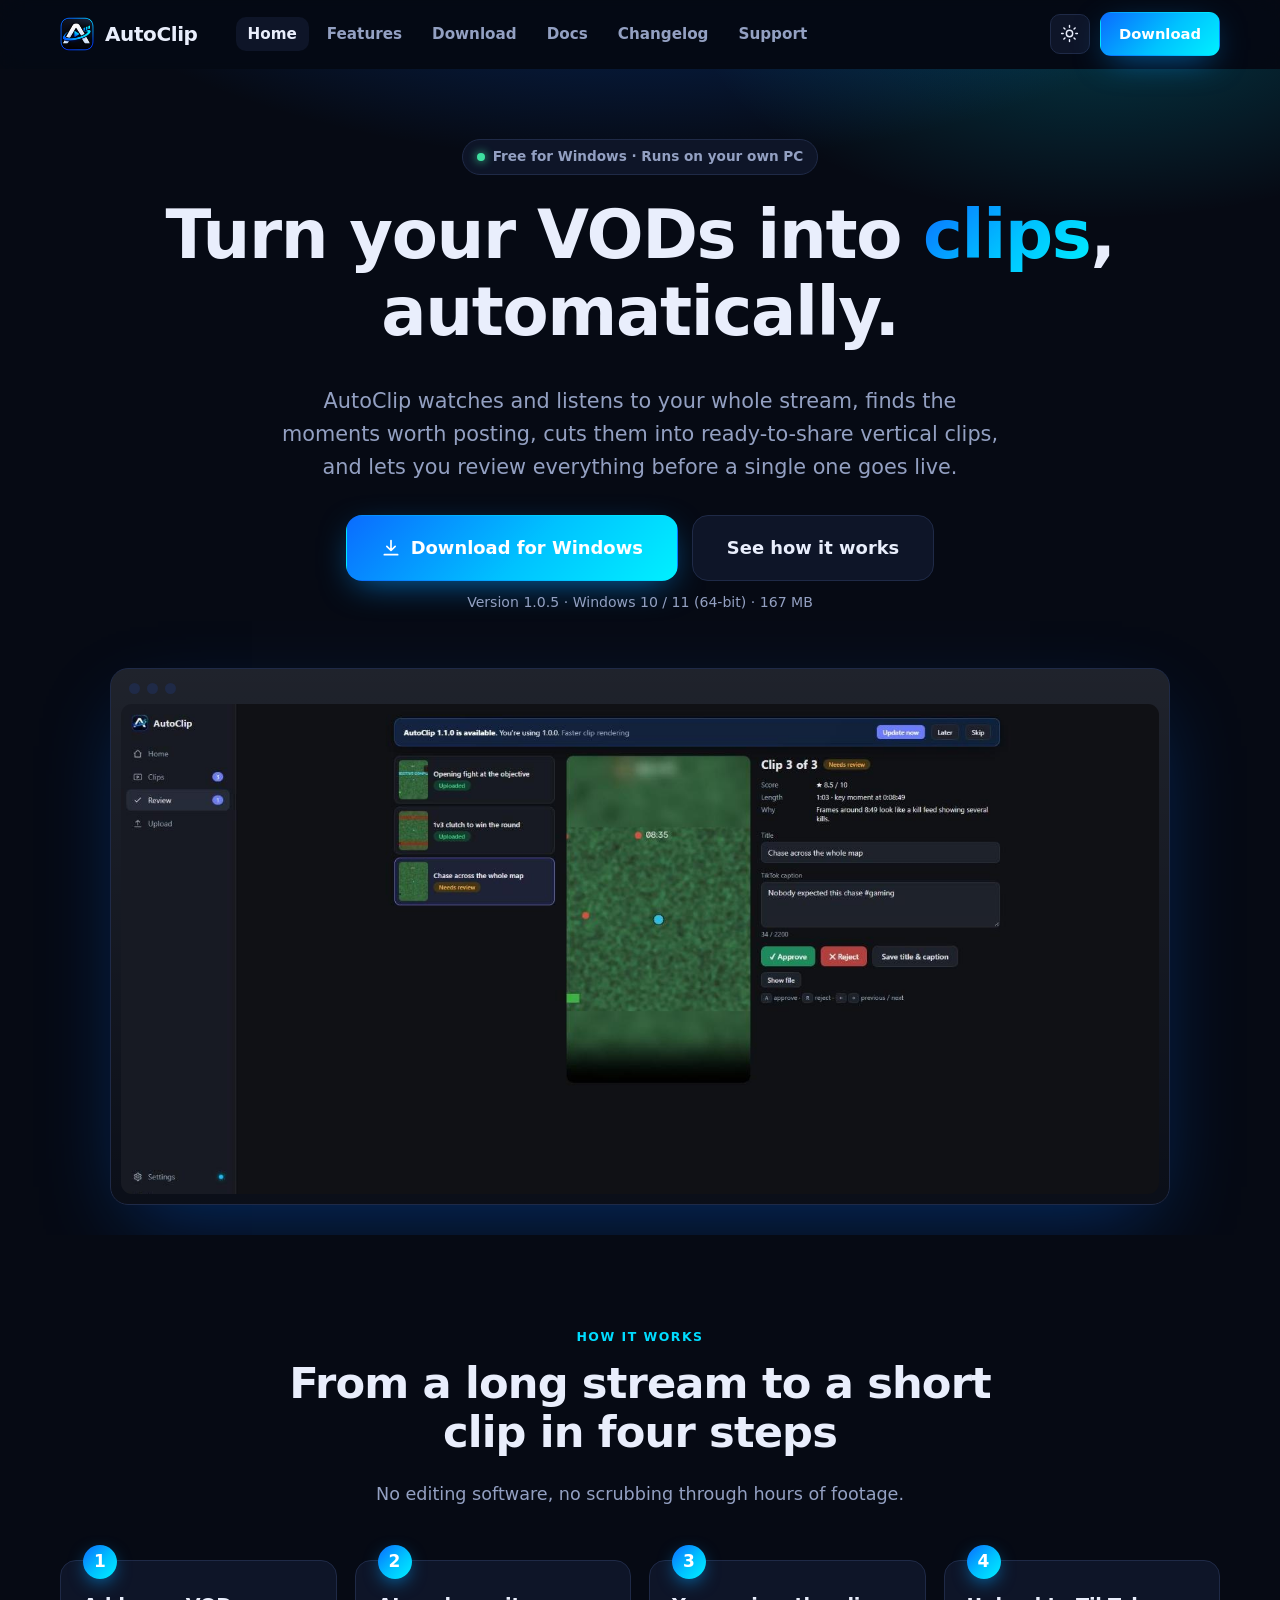
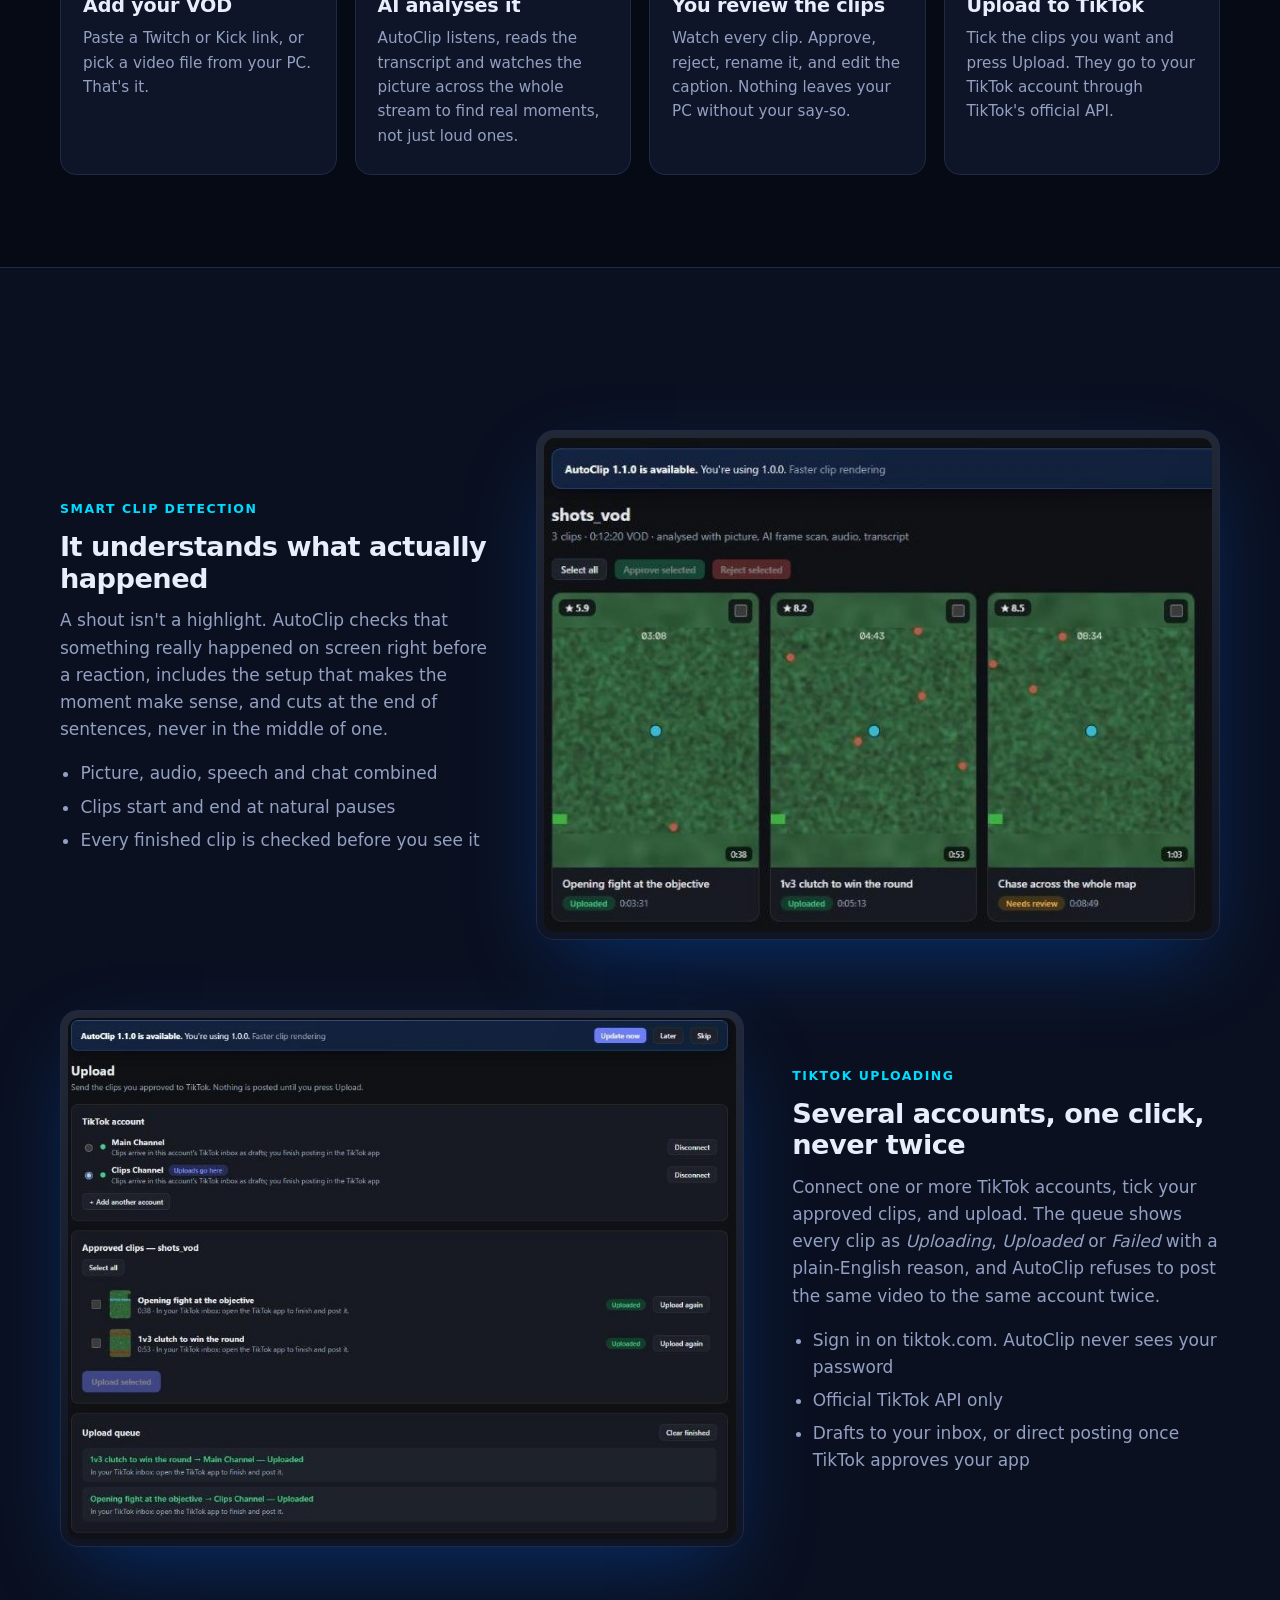
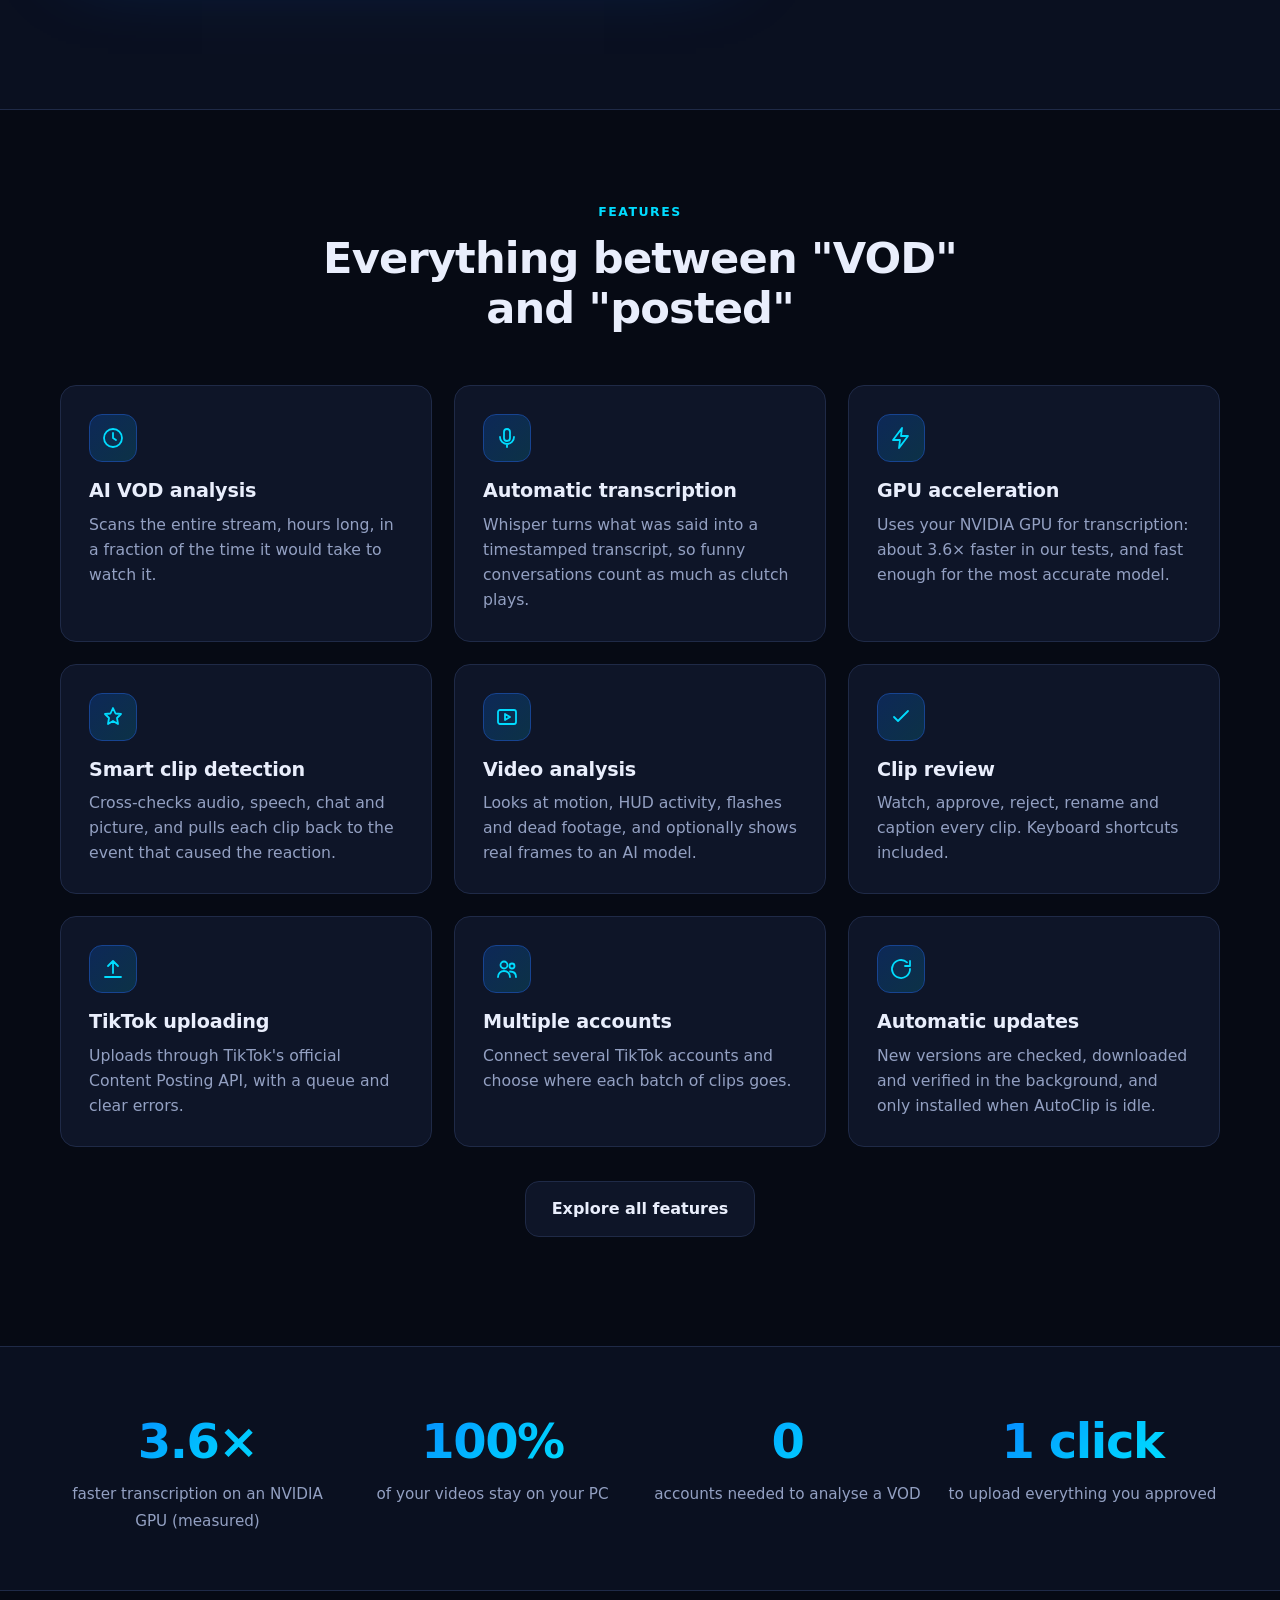
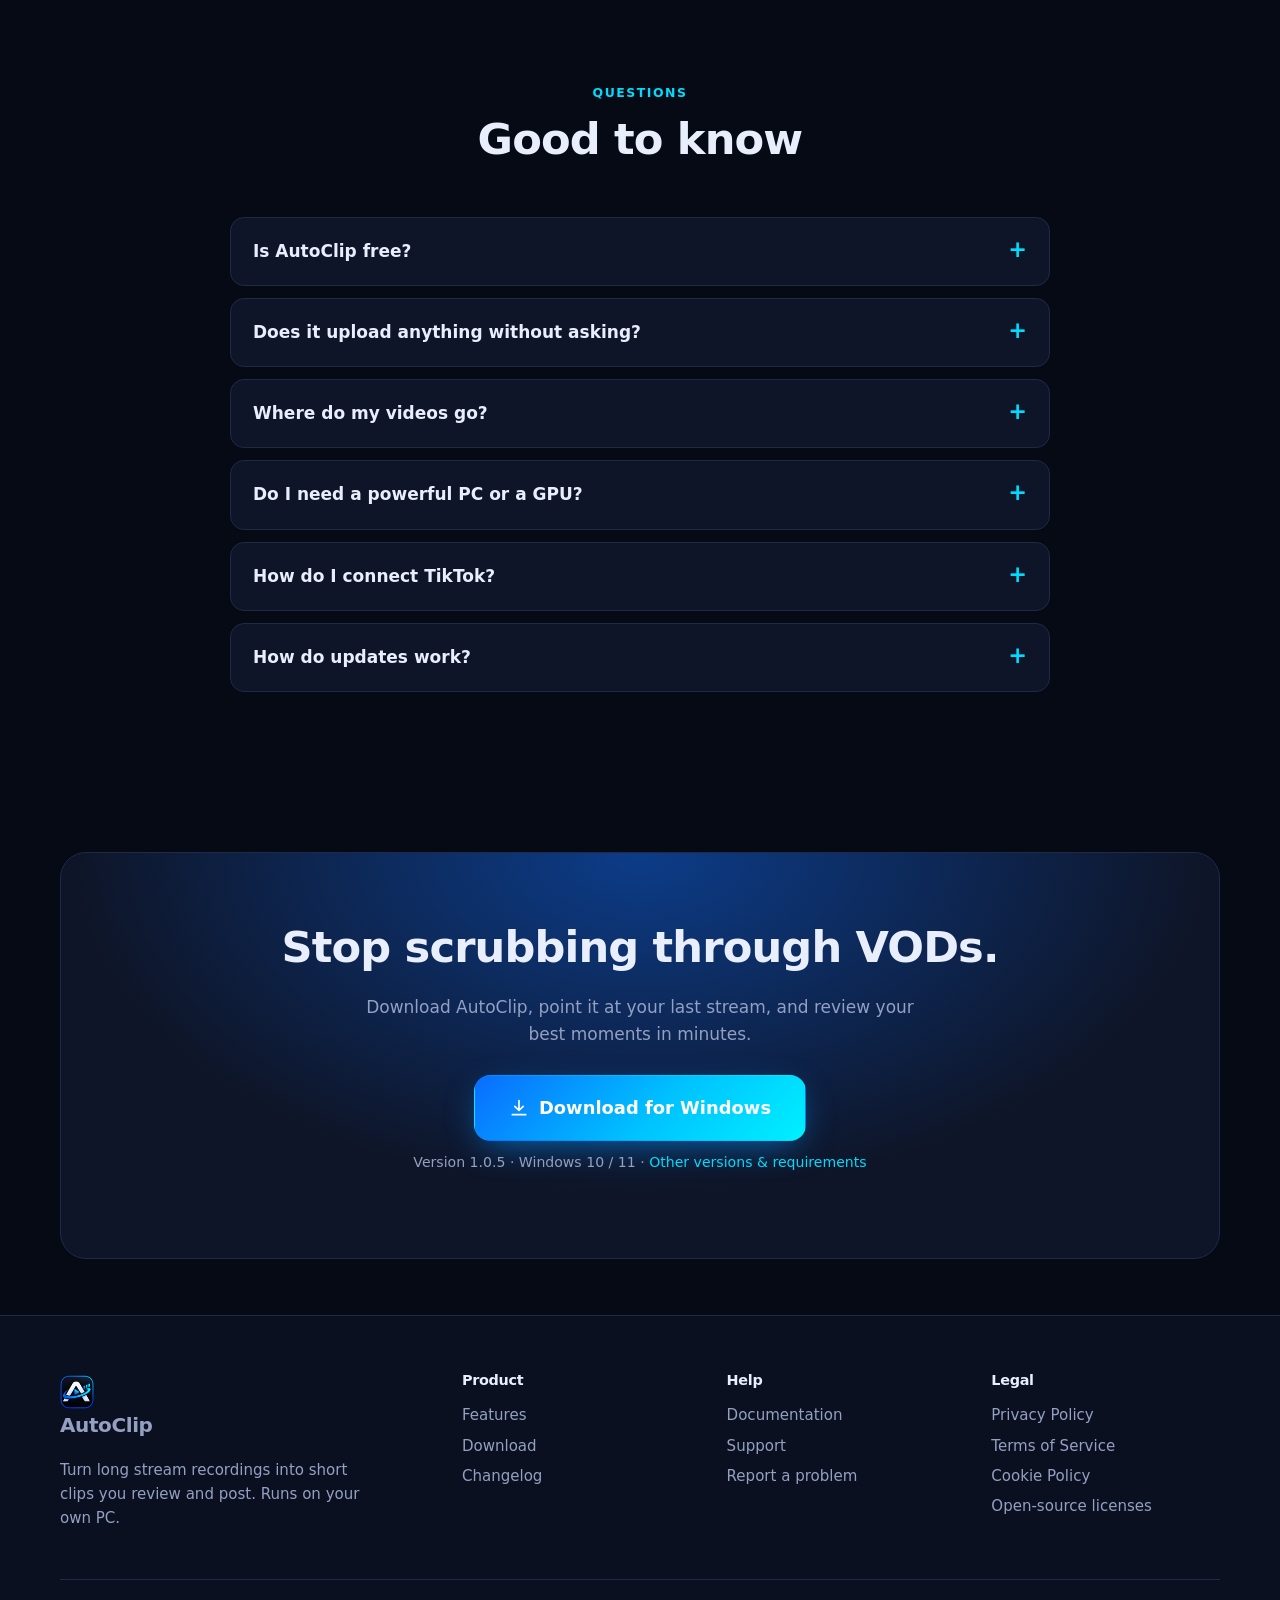
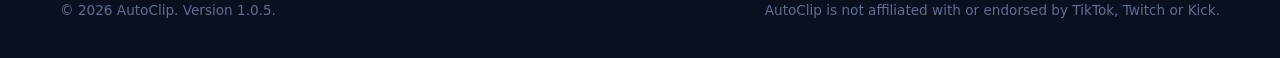
==== commit 32289f4a: "Release 1.0.5" ====
--- a/index.html
+++ b/index.html
@@ -46,10 +46,10 @@
     <h1 class="reveal">Turn your VODs into <span class="gradtext">clips</span>,<br>automatically.</h1>
     <p class="lead reveal">AutoClip watches and listens to your whole stream, finds the moments worth posting, cuts them into ready-to-share vertical clips, and lets you review everything before a single one goes live.</p>
     <div class="cta reveal">
-      <a class="btn big" data-fill="href" href="https://github.com/saberapexyt-commits/autoclip-app/releases/download/v1.0.4/AutoClip-Setup-1.0.4.exe"><svg viewBox="0 0 24 24"><path d="M12 3v12m0 0l-5-5m5 5l5-5M4 20h16"/></svg>Download for Windows</a>
+      <a class="btn big" data-fill="href" href="https://github.com/saberapexyt-commits/autoclip-app/releases/download/v1.0.5/AutoClip-Setup-1.0.5.exe"><svg viewBox="0 0 24 24"><path d="M12 3v12m0 0l-5-5m5 5l5-5M4 20h16"/></svg>Download for Windows</a>
       <a class="btn big ghost" href="#how">See how it works</a>
     </div>
-    <p class="sub reveal">Version <span data-fill="version">1.0.4</span> &middot; Windows 10 / 11 (64-bit) &middot; <span data-fill="size">167 MB</span></p>
+    <p class="sub reveal">Version <span data-fill="version">1.0.5</span> &middot; Windows 10 / 11 (64-bit) &middot; <span data-fill="size">167 MB</span></p>
     <div class="shot reveal">
       <div class="bar"><i></i><i></i><i></i></div>
       <img src="assets/img/shot-review.jpg" alt="AutoClip's Review screen: a vertical clip playing next to its score, title and caption, with Approve and Reject buttons" width="1568" height="740">
@@ -133,8 +133,8 @@
     <div class="cta-band reveal">
       <h2>Stop scrubbing through VODs.</h2>
       <p class="muted" style="max-width:560px;margin:0 auto 26px">Download AutoClip, point it at your last stream, and review your best moments in minutes.</p>
-      <div class="cta"><a class="btn big" data-fill="href" href="https://github.com/saberapexyt-commits/autoclip-app/releases/download/v1.0.4/AutoClip-Setup-1.0.4.exe"><svg viewBox="0 0 24 24"><path d="M12 3v12m0 0l-5-5m5 5l5-5M4 20h16"/></svg>Download for Windows</a></div>
-      <p class="sub">Version <span data-fill="version">1.0.4</span> &middot; Windows 10 / 11 &middot; <a href="download.html">Other versions &amp; requirements</a></p>
+      <div class="cta"><a class="btn big" data-fill="href" href="https://github.com/saberapexyt-commits/autoclip-app/releases/download/v1.0.5/AutoClip-Setup-1.0.5.exe"><svg viewBox="0 0 24 24"><path d="M12 3v12m0 0l-5-5m5 5l5-5M4 20h16"/></svg>Download for Windows</a></div>
+      <p class="sub">Version <span data-fill="version">1.0.5</span> &middot; Windows 10 / 11 &middot; <a href="download.html">Other versions &amp; requirements</a></p>
     </div>
   </div>
 </section>
@@ -151,7 +151,7 @@
       <div><h4>Help</h4><a href="docs.html">Documentation</a><a href="support.html">Support</a><a href="https://github.com/saberapexyt-commits/autoclip-app/issues">Report a problem</a></div>
       <div><h4>Legal</h4><a href="privacy.html">Privacy Policy</a><a href="terms.html">Terms of Service</a><a href="cookies.html">Cookie Policy</a><a href="licenses.html">Open-source licenses</a></div>
     </div>
-    <div class="fine"><span>© 2026 AutoClip. Version 1.0.4.</span><span>AutoClip is not affiliated with or endorsed by TikTok, Twitch or Kick.</span></div>
+    <div class="fine"><span>© 2026 AutoClip. Version 1.0.5.</span><span>AutoClip is not affiliated with or endorsed by TikTok, Twitch or Kick.</span></div>
   </div>
 </footer>
 <script src="assets/js/site.js" defer></script>
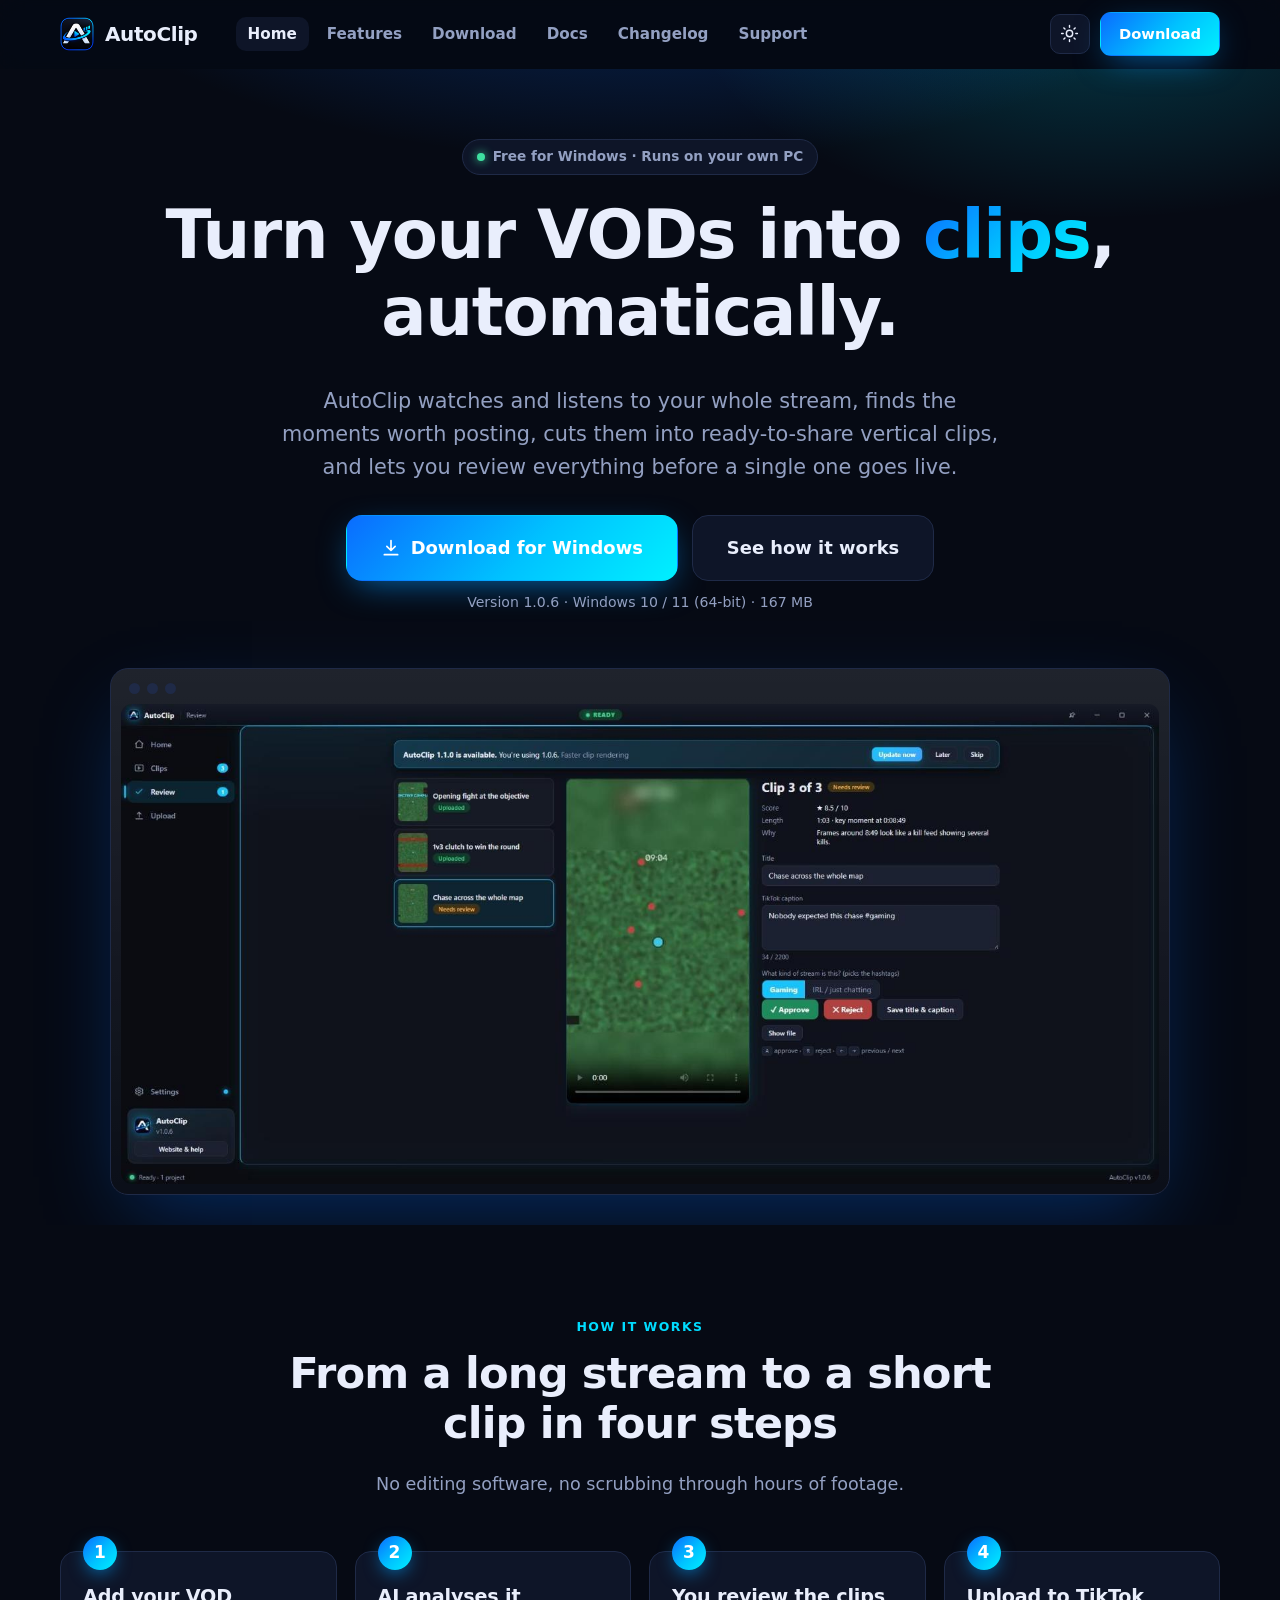
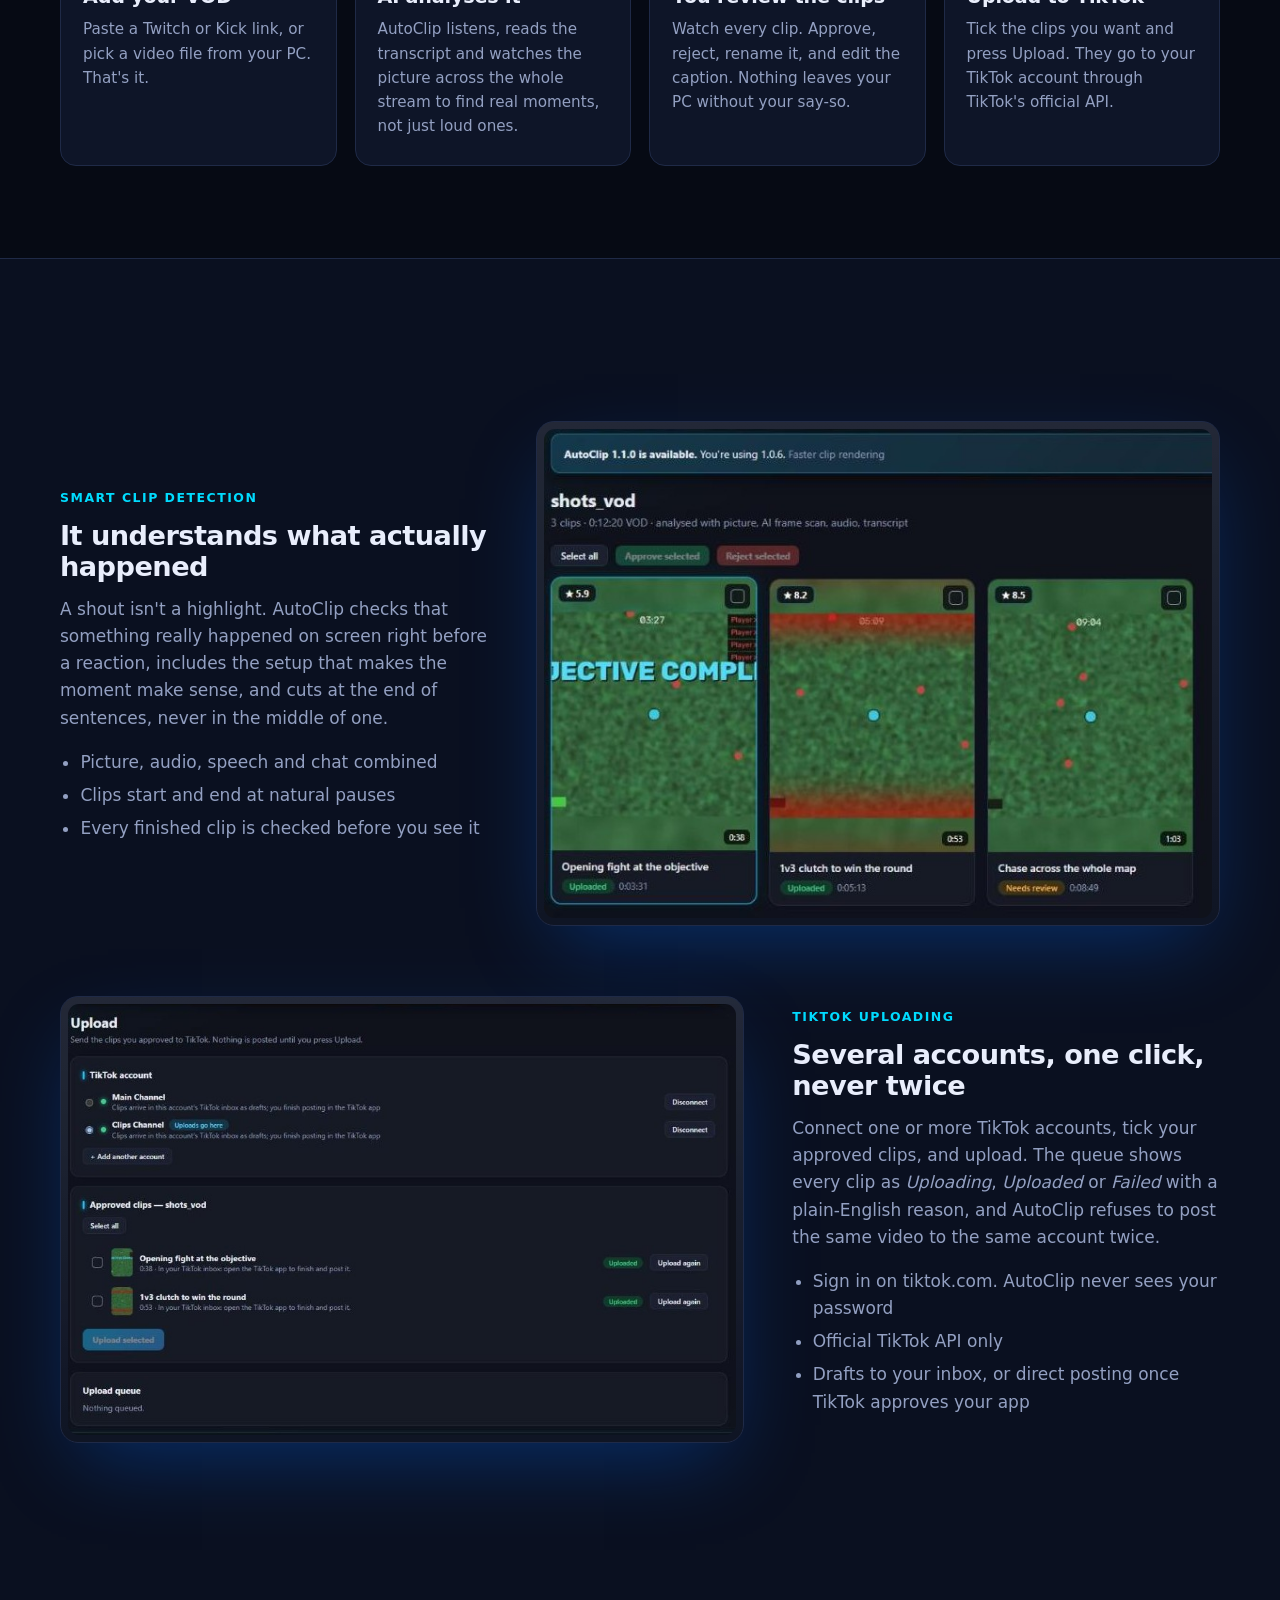
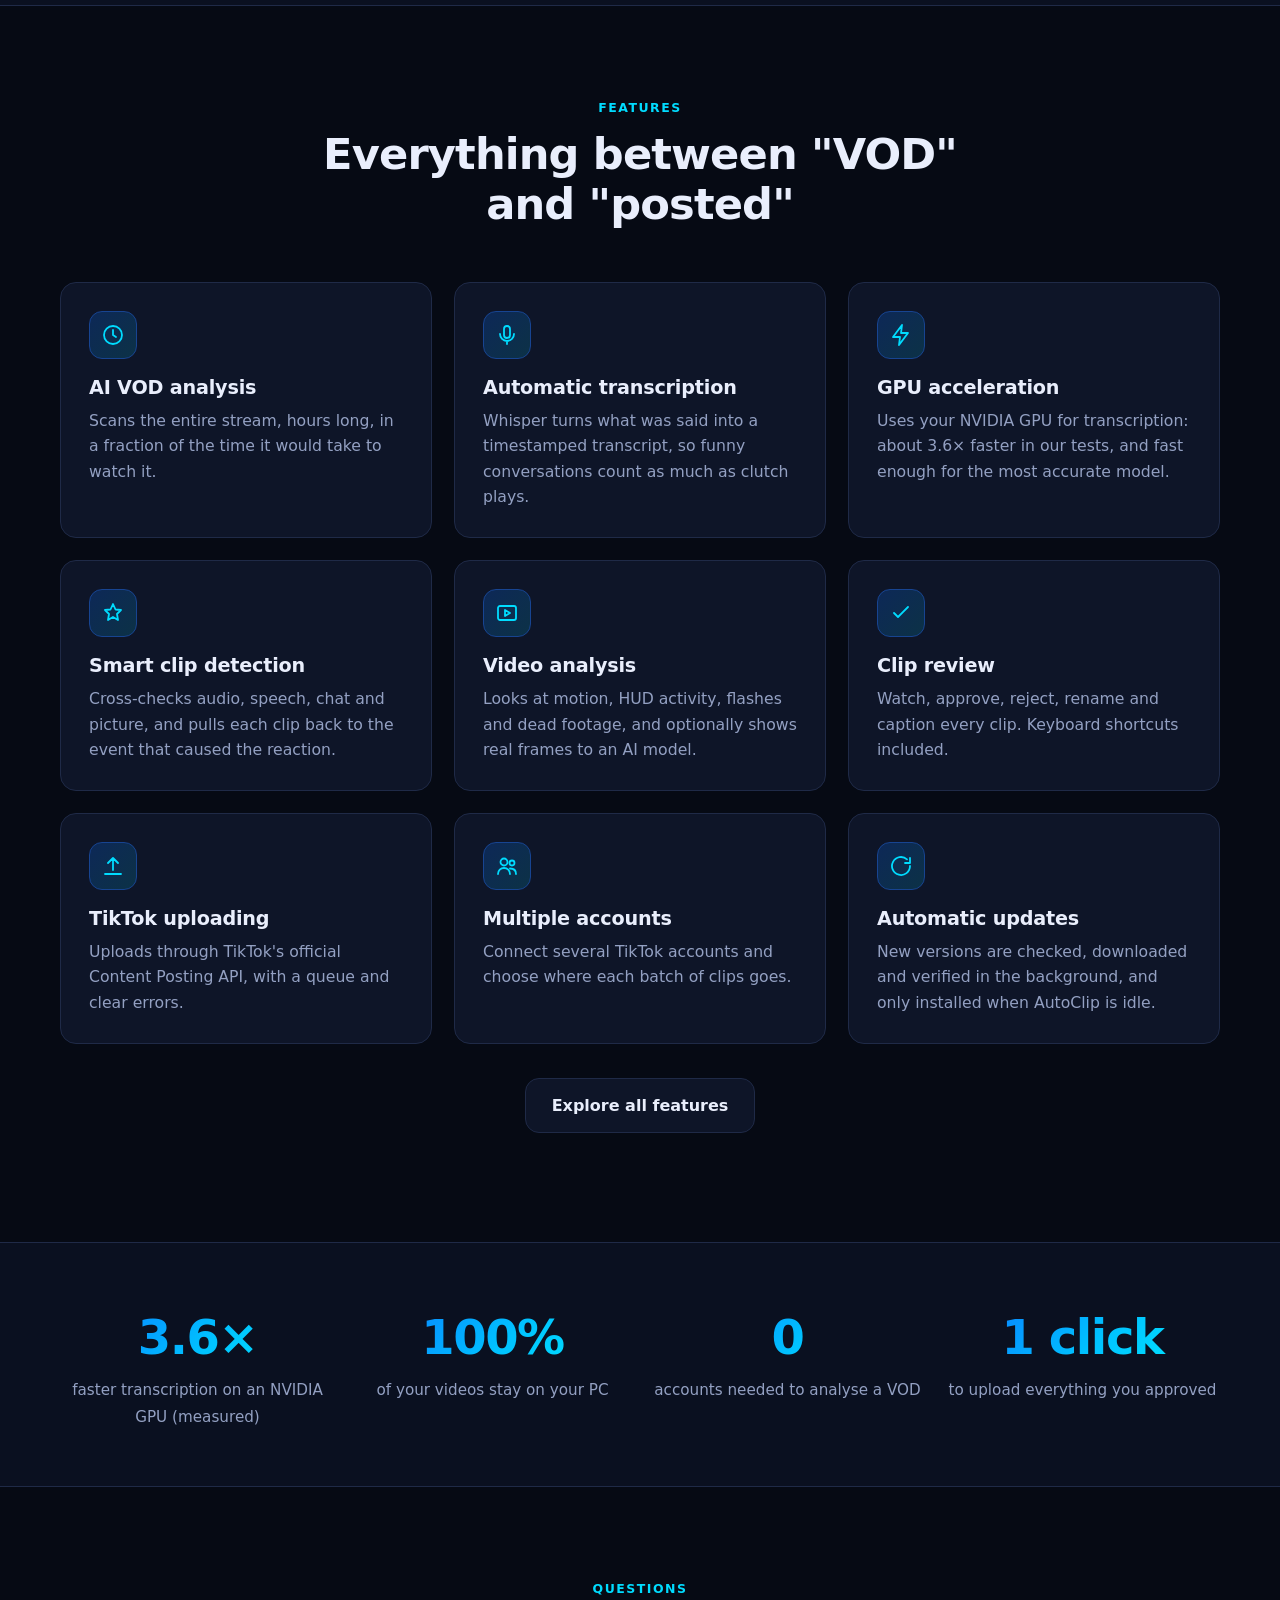
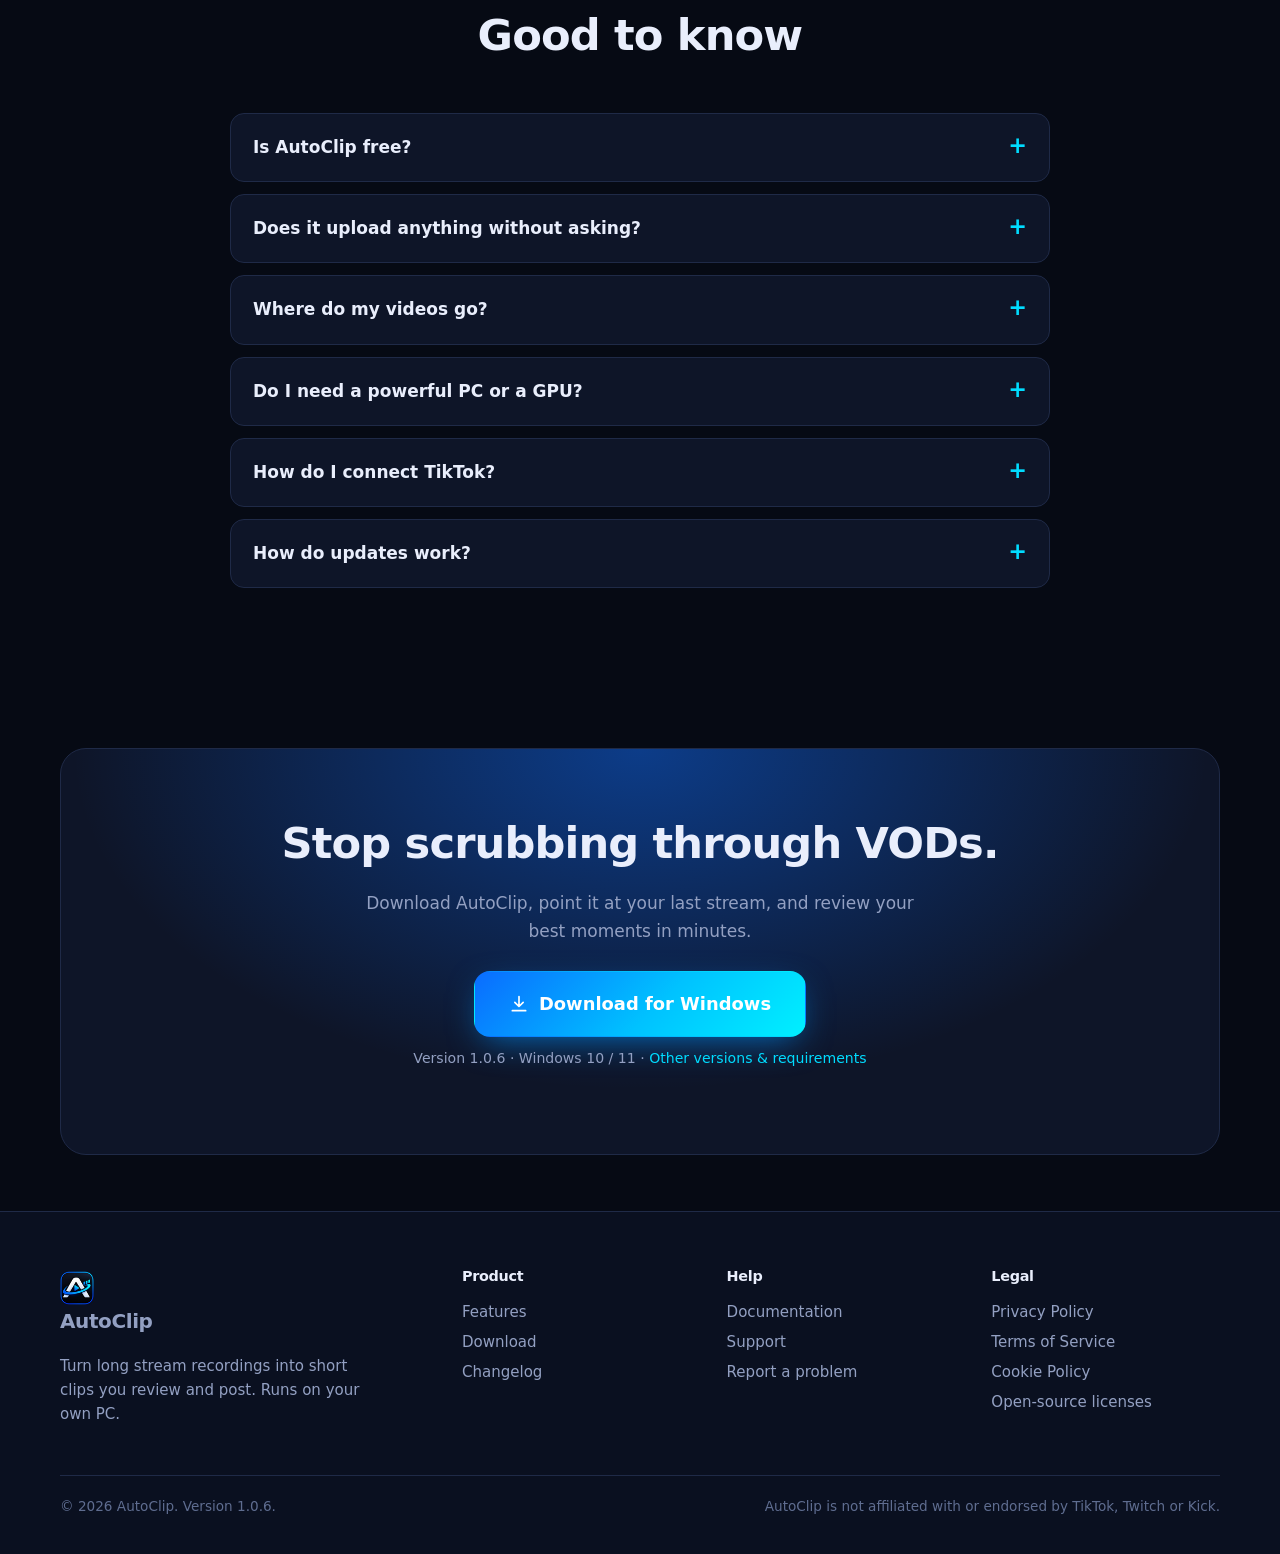
==== commit 6cbe2325: "Release 1.0.6" ====
--- a/index.html
+++ b/index.html
@@ -46,13 +46,13 @@
     <h1 class="reveal">Turn your VODs into <span class="gradtext">clips</span>,<br>automatically.</h1>
     <p class="lead reveal">AutoClip watches and listens to your whole stream, finds the moments worth posting, cuts them into ready-to-share vertical clips, and lets you review everything before a single one goes live.</p>
     <div class="cta reveal">
-      <a class="btn big" data-fill="href" href="https://github.com/saberapexyt-commits/autoclip-app/releases/download/v1.0.5/AutoClip-Setup-1.0.5.exe"><svg viewBox="0 0 24 24"><path d="M12 3v12m0 0l-5-5m5 5l5-5M4 20h16"/></svg>Download for Windows</a>
+      <a class="btn big" data-fill="href" href="https://github.com/saberapexyt-commits/autoclip-app/releases/download/v1.0.6/AutoClip-Setup-1.0.6.exe"><svg viewBox="0 0 24 24"><path d="M12 3v12m0 0l-5-5m5 5l5-5M4 20h16"/></svg>Download for Windows</a>
       <a class="btn big ghost" href="#how">See how it works</a>
     </div>
-    <p class="sub reveal">Version <span data-fill="version">1.0.5</span> &middot; Windows 10 / 11 (64-bit) &middot; <span data-fill="size">167 MB</span></p>
+    <p class="sub reveal">Version <span data-fill="version">1.0.6</span> &middot; Windows 10 / 11 (64-bit) &middot; <span data-fill="size">167 MB</span></p>
     <div class="shot reveal">
       <div class="bar"><i></i><i></i><i></i></div>
-      <img src="assets/img/shot-review.jpg" alt="AutoClip's Review screen: a vertical clip playing next to its score, title and caption, with Approve and Reject buttons" width="1568" height="740">
+      <img src="assets/img/shot-review.jpg" alt="AutoClip's Review screen: a vertical clip playing next to its score, title and caption, with Approve and Reject buttons" width="1568" height="726">
     </div>
   </div>
 </section>
@@ -76,10 +76,10 @@
       <div class="txt reveal"><div class="kicker">Smart clip detection</div><h3>It understands what actually happened</h3>
         <p>A shout isn't a highlight. AutoClip checks that something really happened on screen right before a reaction, includes the setup that makes the moment make sense, and cuts at the end of sentences, never in the middle of one.</p>
         <ul><li>Picture, audio, speech and chat combined</li><li>Clips start and end at natural pauses</li><li>Every finished clip is checked before you see it</li></ul></div>
-      <div class="shot reveal"><img src="assets/img/shot-clips-crop.jpg" alt="The Clips screen: a grid of generated clips with previews, scores and status" loading="lazy" width="710" height="525"></div>
+      <div class="shot reveal"><img src="assets/img/shot-clips-crop.jpg" alt="The Clips screen: a grid of generated clips with previews, scores and status" loading="lazy" width="710" height="520"></div>
     </div>
     <div class="row flip">
-      <div class="shot reveal"><img src="assets/img/shot-upload-crop.jpg" alt="The Upload screen: two connected TikTok accounts and an upload queue showing uploaded clips" loading="lazy" width="930" height="725"></div>
+      <div class="shot reveal"><img src="assets/img/shot-upload-crop.jpg" alt="The Upload screen: two connected TikTok accounts and an upload queue showing uploaded clips" loading="lazy" width="930" height="600"></div>
       <div class="txt reveal"><div class="kicker">TikTok uploading</div><h3>Several accounts, one click, never twice</h3>
         <p>Connect one or more TikTok accounts, tick your approved clips, and upload. The queue shows every clip as <i>Uploading</i>, <i>Uploaded</i> or <i>Failed</i> with a plain-English reason, and AutoClip refuses to post the same video to the same account twice.</p>
         <ul><li>Sign in on tiktok.com. AutoClip never sees your password</li><li>Official TikTok API only</li><li>Drafts to your inbox, or direct posting once TikTok approves your app</li></ul></div>
@@ -133,8 +133,8 @@
     <div class="cta-band reveal">
       <h2>Stop scrubbing through VODs.</h2>
       <p class="muted" style="max-width:560px;margin:0 auto 26px">Download AutoClip, point it at your last stream, and review your best moments in minutes.</p>
-      <div class="cta"><a class="btn big" data-fill="href" href="https://github.com/saberapexyt-commits/autoclip-app/releases/download/v1.0.5/AutoClip-Setup-1.0.5.exe"><svg viewBox="0 0 24 24"><path d="M12 3v12m0 0l-5-5m5 5l5-5M4 20h16"/></svg>Download for Windows</a></div>
-      <p class="sub">Version <span data-fill="version">1.0.5</span> &middot; Windows 10 / 11 &middot; <a href="download.html">Other versions &amp; requirements</a></p>
+      <div class="cta"><a class="btn big" data-fill="href" href="https://github.com/saberapexyt-commits/autoclip-app/releases/download/v1.0.6/AutoClip-Setup-1.0.6.exe"><svg viewBox="0 0 24 24"><path d="M12 3v12m0 0l-5-5m5 5l5-5M4 20h16"/></svg>Download for Windows</a></div>
+      <p class="sub">Version <span data-fill="version">1.0.6</span> &middot; Windows 10 / 11 &middot; <a href="download.html">Other versions &amp; requirements</a></p>
     </div>
   </div>
 </section>
@@ -151,7 +151,7 @@
       <div><h4>Help</h4><a href="docs.html">Documentation</a><a href="support.html">Support</a><a href="https://github.com/saberapexyt-commits/autoclip-app/issues">Report a problem</a></div>
       <div><h4>Legal</h4><a href="privacy.html">Privacy Policy</a><a href="terms.html">Terms of Service</a><a href="cookies.html">Cookie Policy</a><a href="licenses.html">Open-source licenses</a></div>
     </div>
-    <div class="fine"><span>© 2026 AutoClip. Version 1.0.5.</span><span>AutoClip is not affiliated with or endorsed by TikTok, Twitch or Kick.</span></div>
+    <div class="fine"><span>© 2026 AutoClip. Version 1.0.6.</span><span>AutoClip is not affiliated with or endorsed by TikTok, Twitch or Kick.</span></div>
   </div>
 </footer>
 <script src="assets/js/site.js" defer></script>
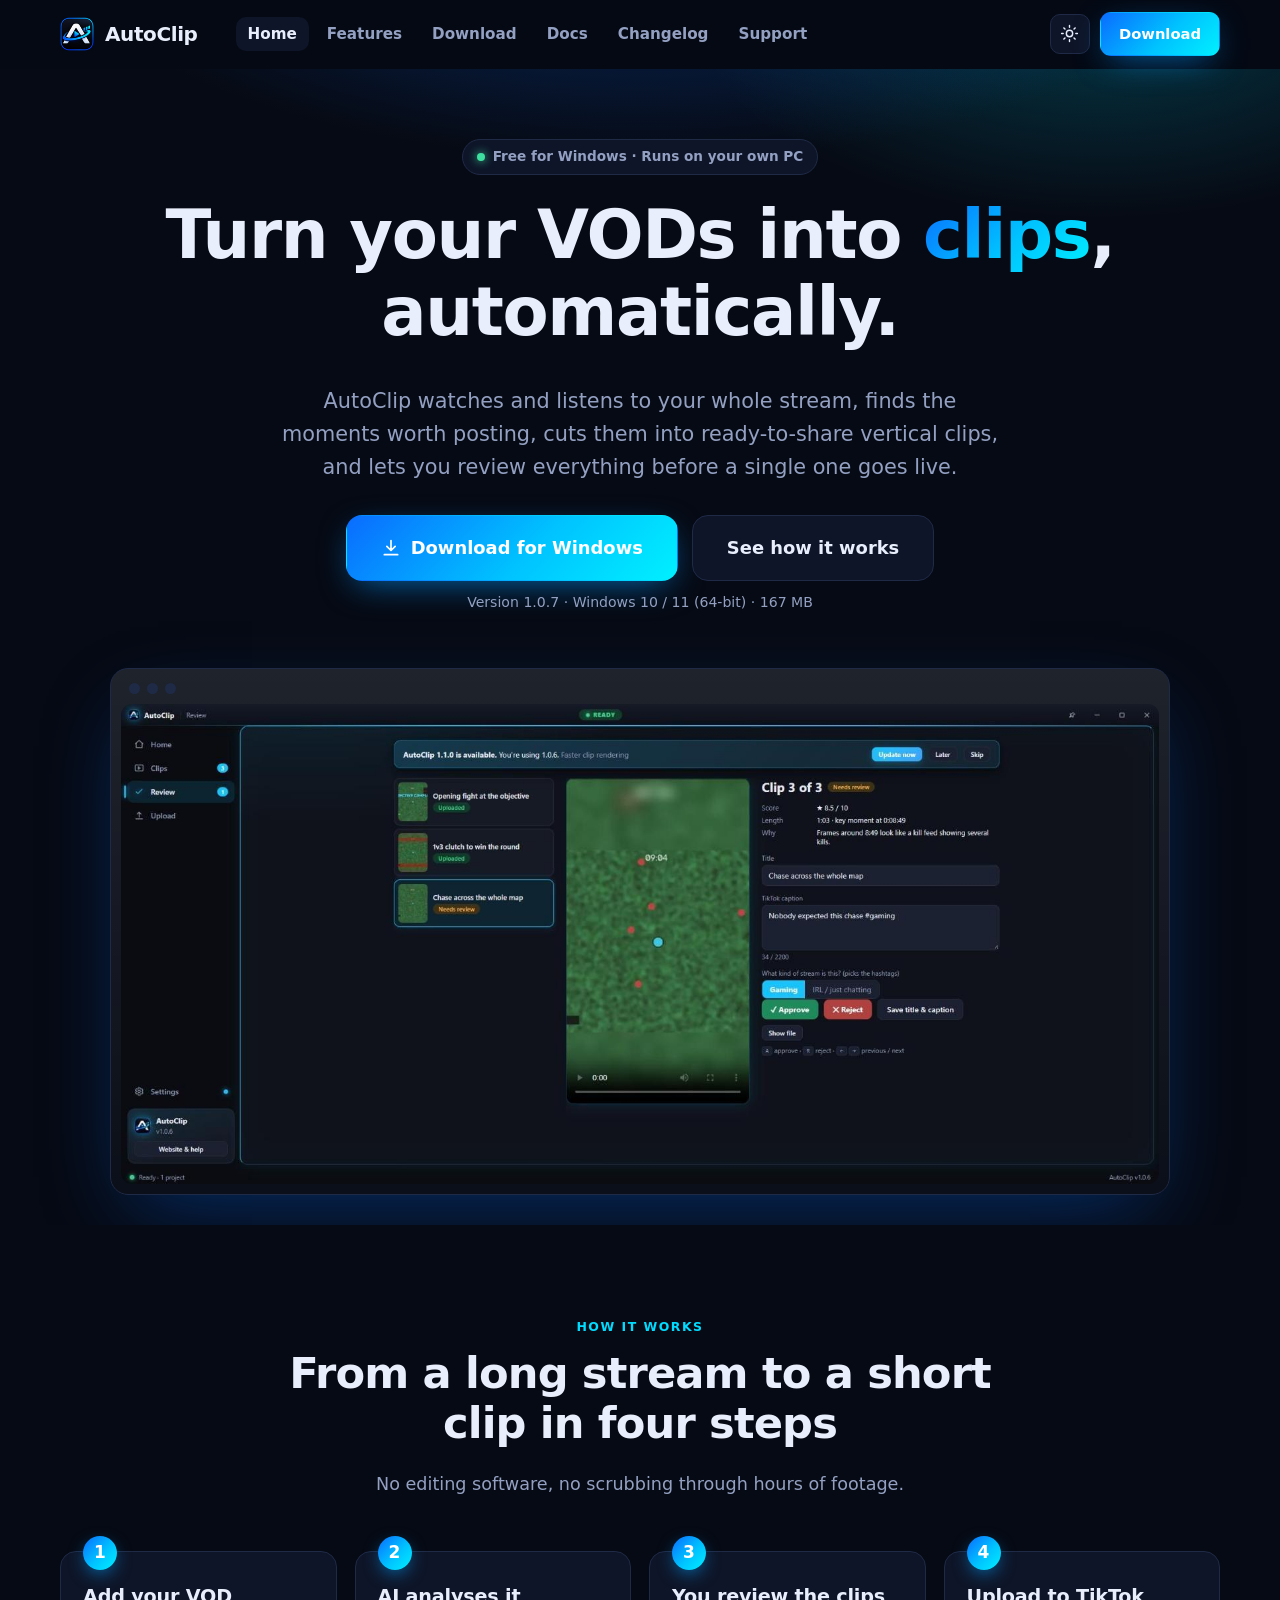
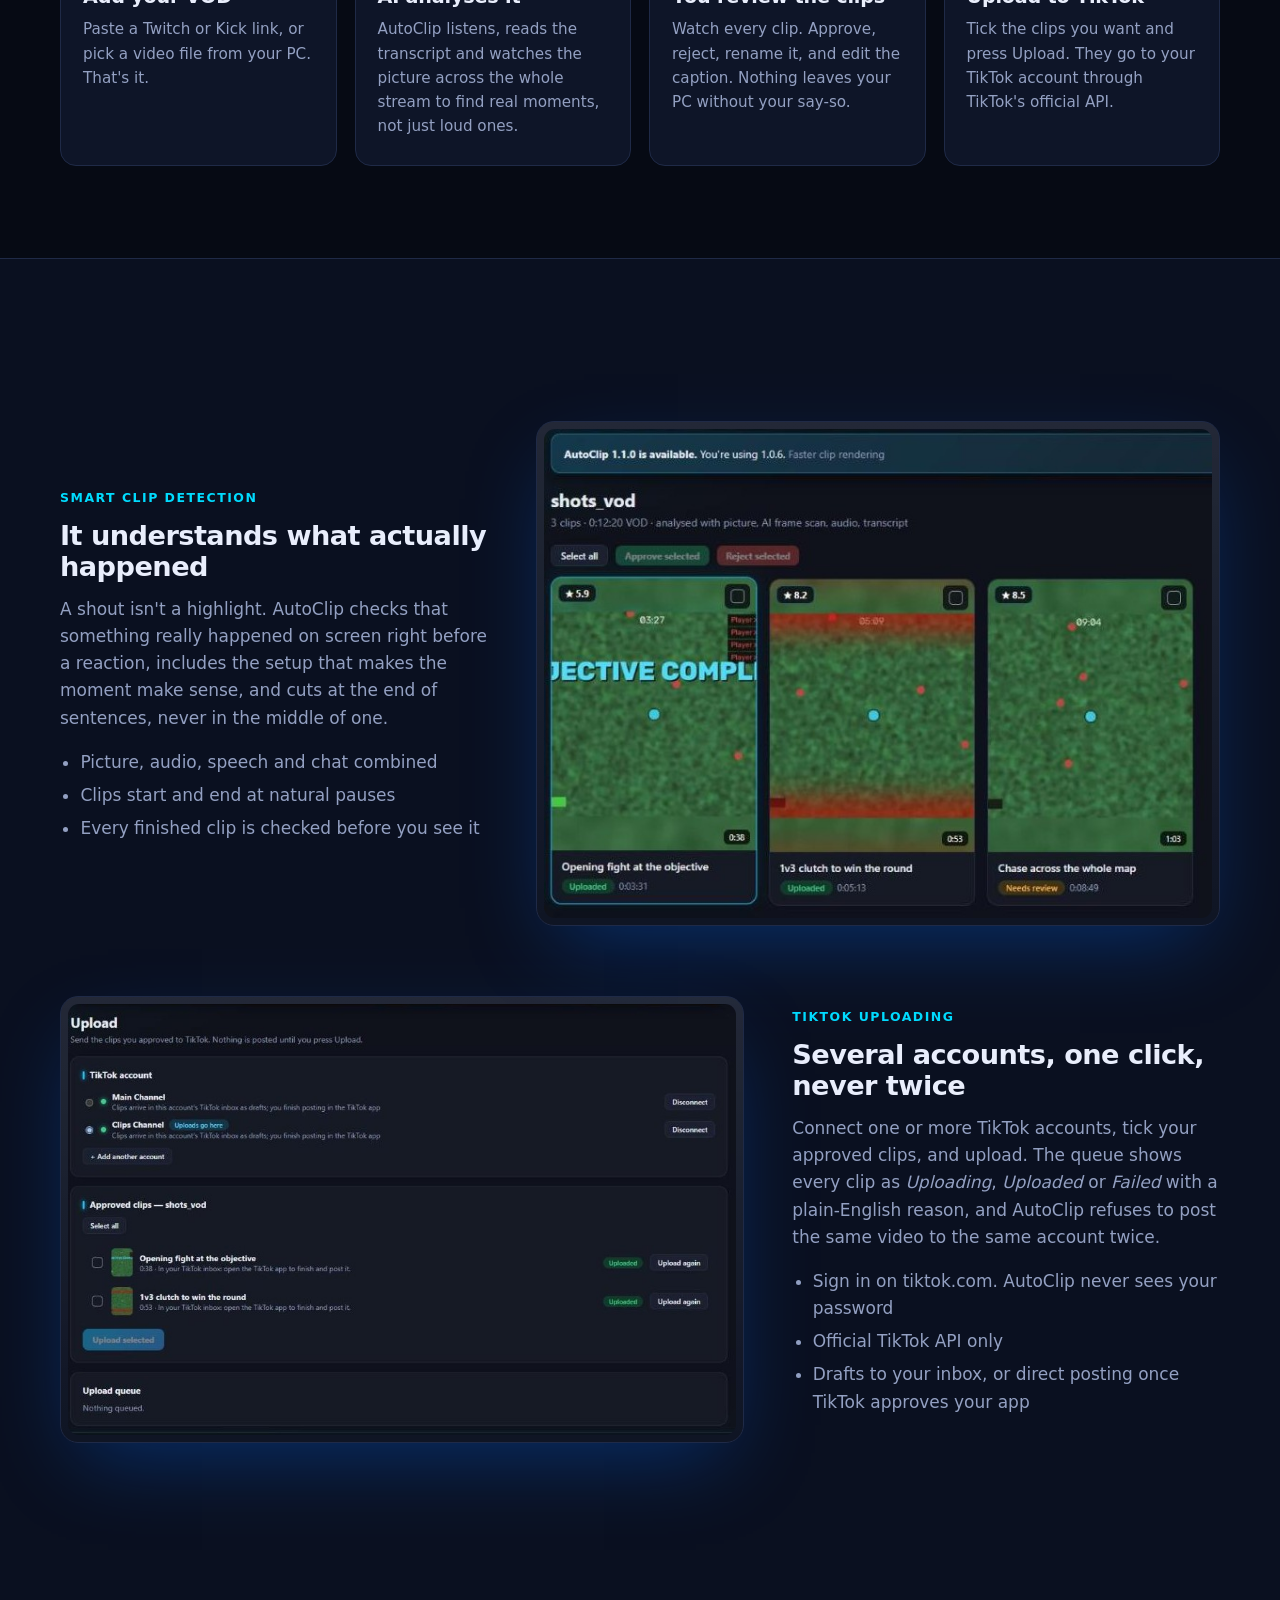
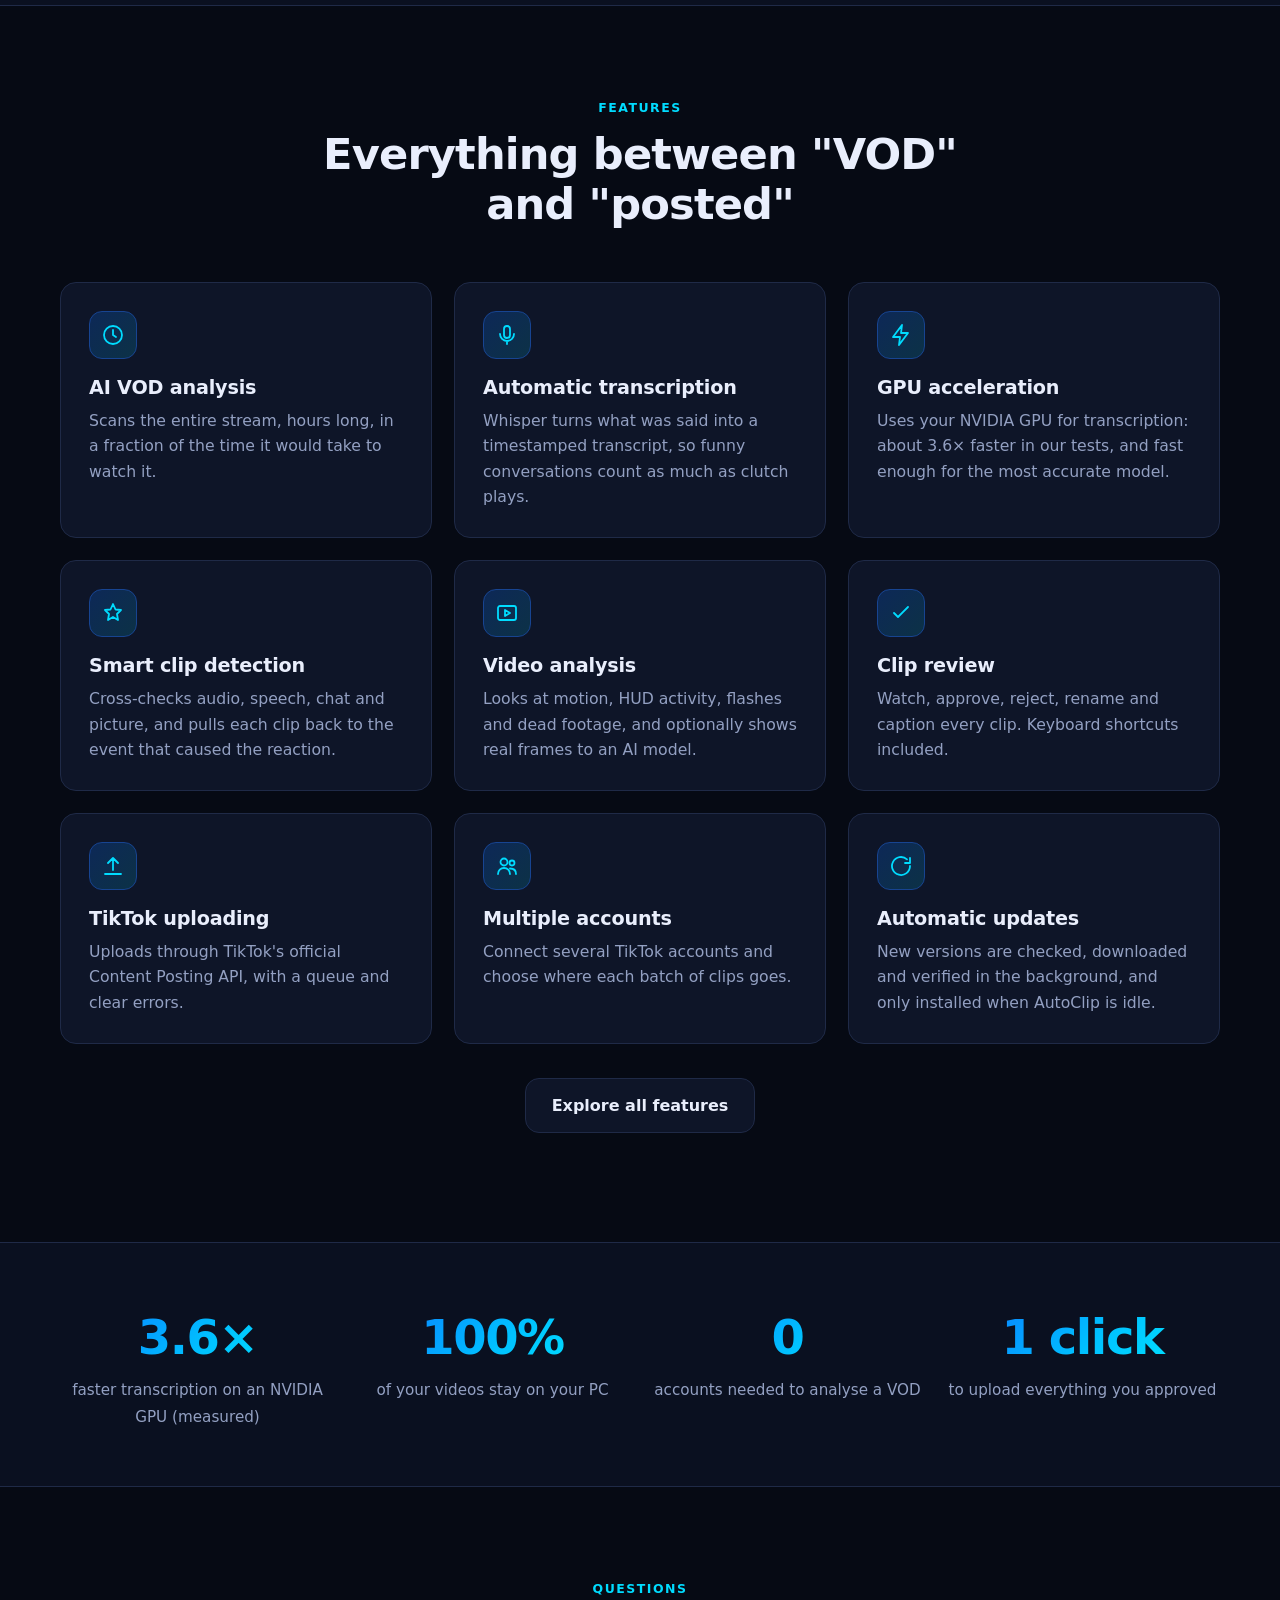
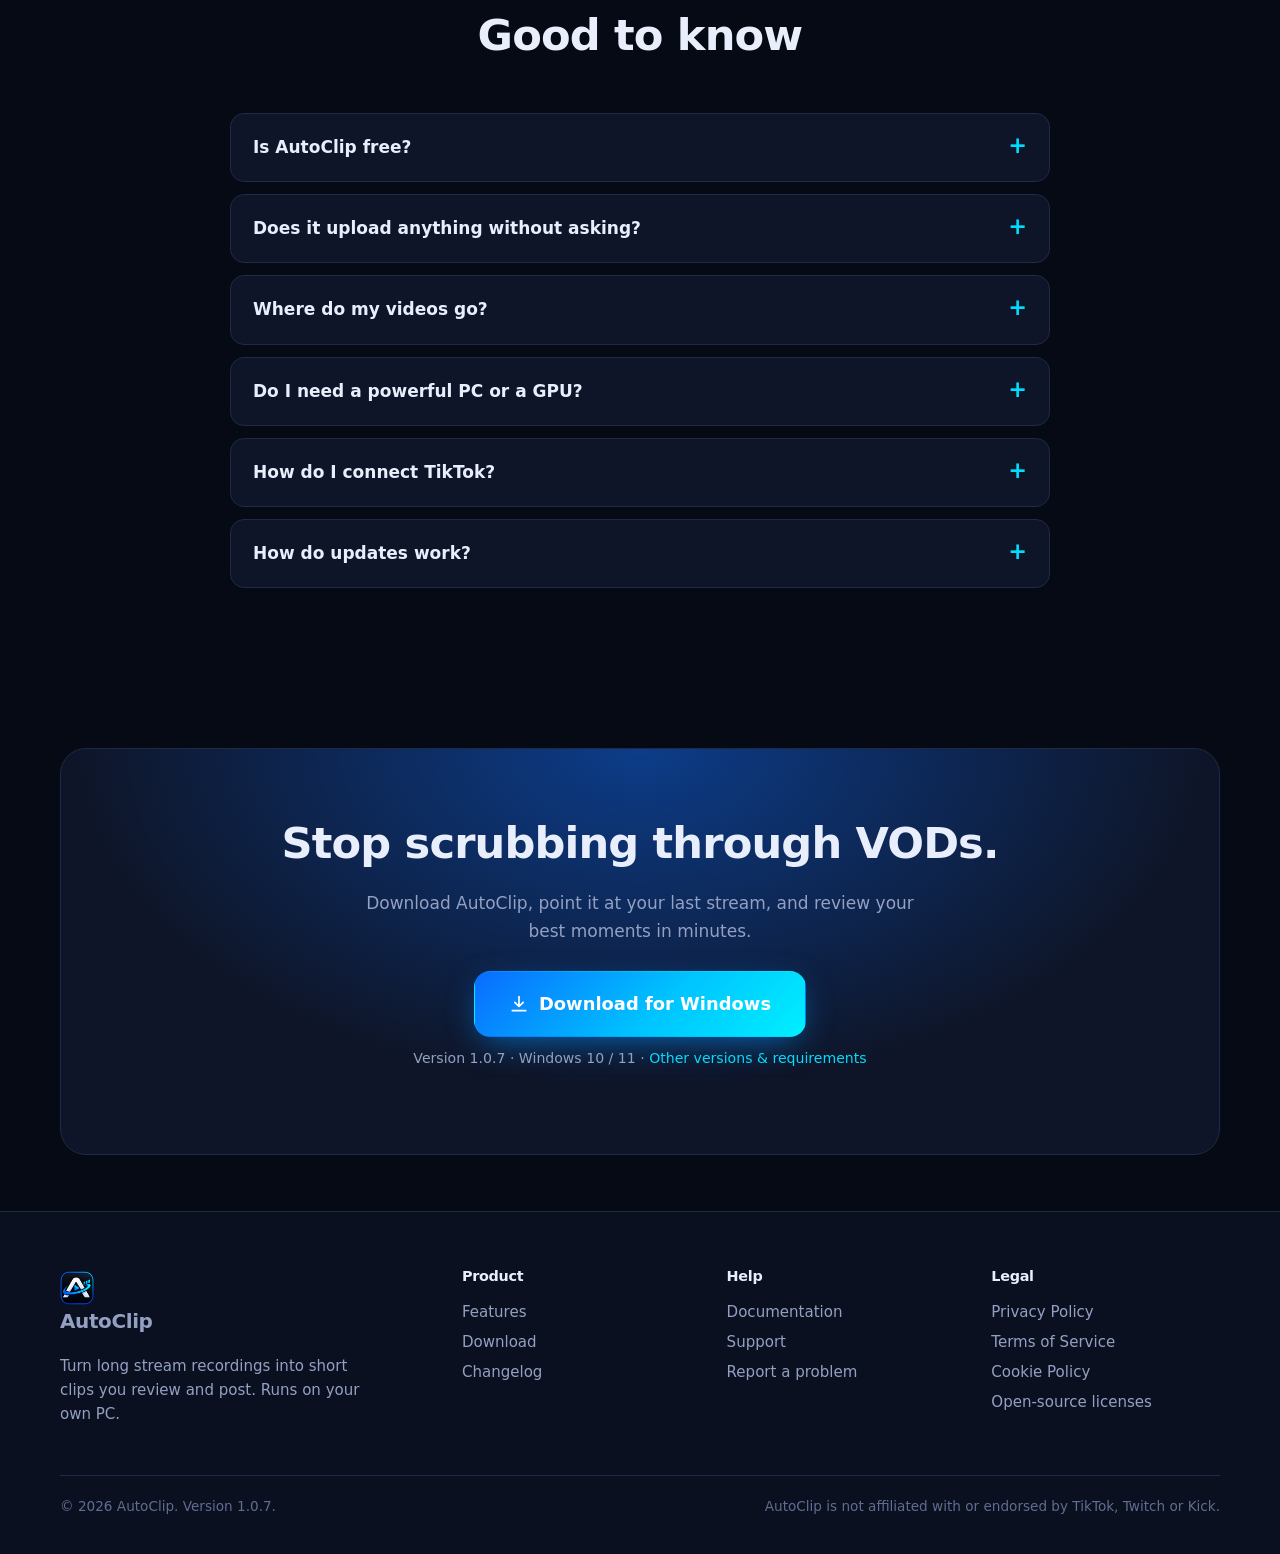
==== commit 8239ebda: "Release 1.0.7" ====
--- a/index.html
+++ b/index.html
@@ -46,10 +46,10 @@
     <h1 class="reveal">Turn your VODs into <span class="gradtext">clips</span>,<br>automatically.</h1>
     <p class="lead reveal">AutoClip watches and listens to your whole stream, finds the moments worth posting, cuts them into ready-to-share vertical clips, and lets you review everything before a single one goes live.</p>
     <div class="cta reveal">
-      <a class="btn big" data-fill="href" href="https://github.com/saberapexyt-commits/autoclip-app/releases/download/v1.0.6/AutoClip-Setup-1.0.6.exe"><svg viewBox="0 0 24 24"><path d="M12 3v12m0 0l-5-5m5 5l5-5M4 20h16"/></svg>Download for Windows</a>
+      <a class="btn big" data-fill="href" href="https://github.com/saberapexyt-commits/autoclip-app/releases/download/v1.0.7/AutoClip-Setup-1.0.7.exe"><svg viewBox="0 0 24 24"><path d="M12 3v12m0 0l-5-5m5 5l5-5M4 20h16"/></svg>Download for Windows</a>
       <a class="btn big ghost" href="#how">See how it works</a>
     </div>
-    <p class="sub reveal">Version <span data-fill="version">1.0.6</span> &middot; Windows 10 / 11 (64-bit) &middot; <span data-fill="size">167 MB</span></p>
+    <p class="sub reveal">Version <span data-fill="version">1.0.7</span> &middot; Windows 10 / 11 (64-bit) &middot; <span data-fill="size">167 MB</span></p>
     <div class="shot reveal">
       <div class="bar"><i></i><i></i><i></i></div>
       <img src="assets/img/shot-review.jpg" alt="AutoClip's Review screen: a vertical clip playing next to its score, title and caption, with Approve and Reject buttons" width="1568" height="726">
@@ -133,8 +133,8 @@
     <div class="cta-band reveal">
       <h2>Stop scrubbing through VODs.</h2>
       <p class="muted" style="max-width:560px;margin:0 auto 26px">Download AutoClip, point it at your last stream, and review your best moments in minutes.</p>
-      <div class="cta"><a class="btn big" data-fill="href" href="https://github.com/saberapexyt-commits/autoclip-app/releases/download/v1.0.6/AutoClip-Setup-1.0.6.exe"><svg viewBox="0 0 24 24"><path d="M12 3v12m0 0l-5-5m5 5l5-5M4 20h16"/></svg>Download for Windows</a></div>
-      <p class="sub">Version <span data-fill="version">1.0.6</span> &middot; Windows 10 / 11 &middot; <a href="download.html">Other versions &amp; requirements</a></p>
+      <div class="cta"><a class="btn big" data-fill="href" href="https://github.com/saberapexyt-commits/autoclip-app/releases/download/v1.0.7/AutoClip-Setup-1.0.7.exe"><svg viewBox="0 0 24 24"><path d="M12 3v12m0 0l-5-5m5 5l5-5M4 20h16"/></svg>Download for Windows</a></div>
+      <p class="sub">Version <span data-fill="version">1.0.7</span> &middot; Windows 10 / 11 &middot; <a href="download.html">Other versions &amp; requirements</a></p>
     </div>
   </div>
 </section>
@@ -151,7 +151,7 @@
       <div><h4>Help</h4><a href="docs.html">Documentation</a><a href="support.html">Support</a><a href="https://github.com/saberapexyt-commits/autoclip-app/issues">Report a problem</a></div>
       <div><h4>Legal</h4><a href="privacy.html">Privacy Policy</a><a href="terms.html">Terms of Service</a><a href="cookies.html">Cookie Policy</a><a href="licenses.html">Open-source licenses</a></div>
     </div>
-    <div class="fine"><span>© 2026 AutoClip. Version 1.0.6.</span><span>AutoClip is not affiliated with or endorsed by TikTok, Twitch or Kick.</span></div>
+    <div class="fine"><span>© 2026 AutoClip. Version 1.0.7.</span><span>AutoClip is not affiliated with or endorsed by TikTok, Twitch or Kick.</span></div>
   </div>
 </footer>
 <script src="assets/js/site.js" defer></script>
